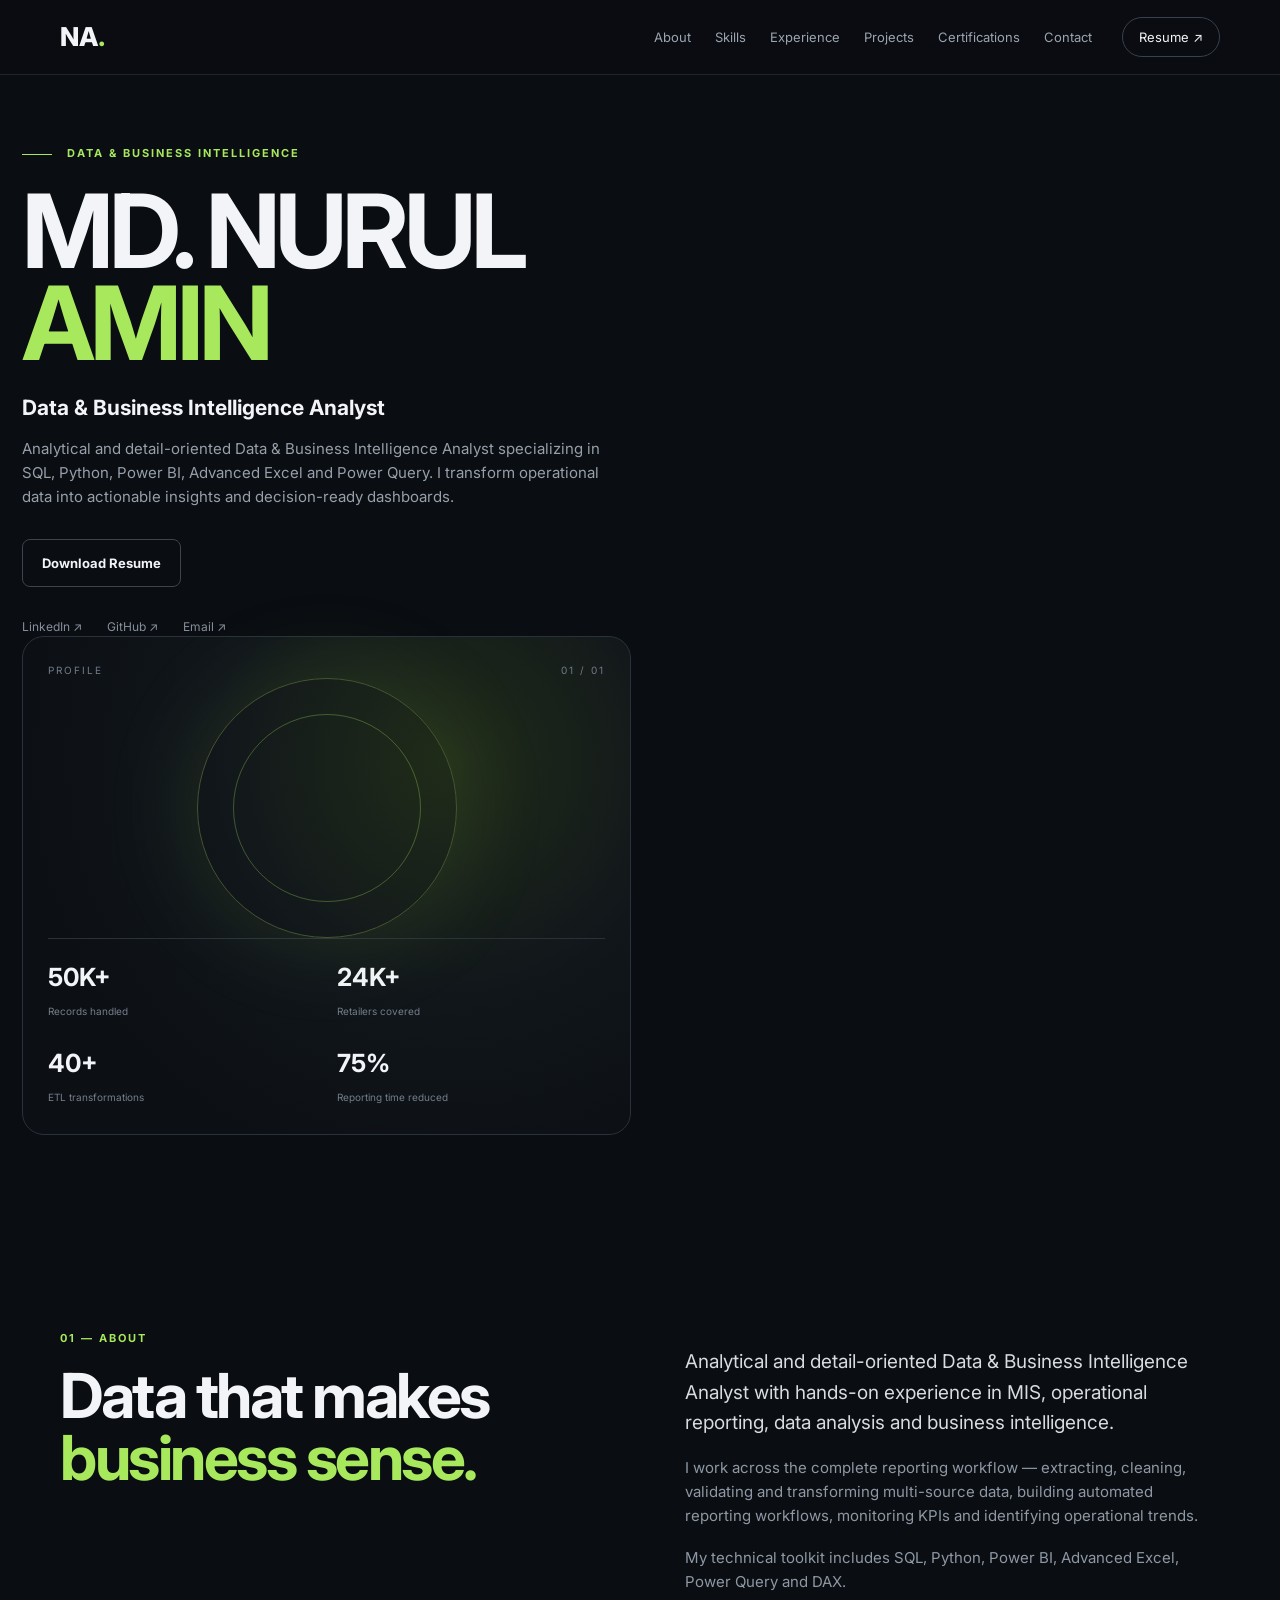
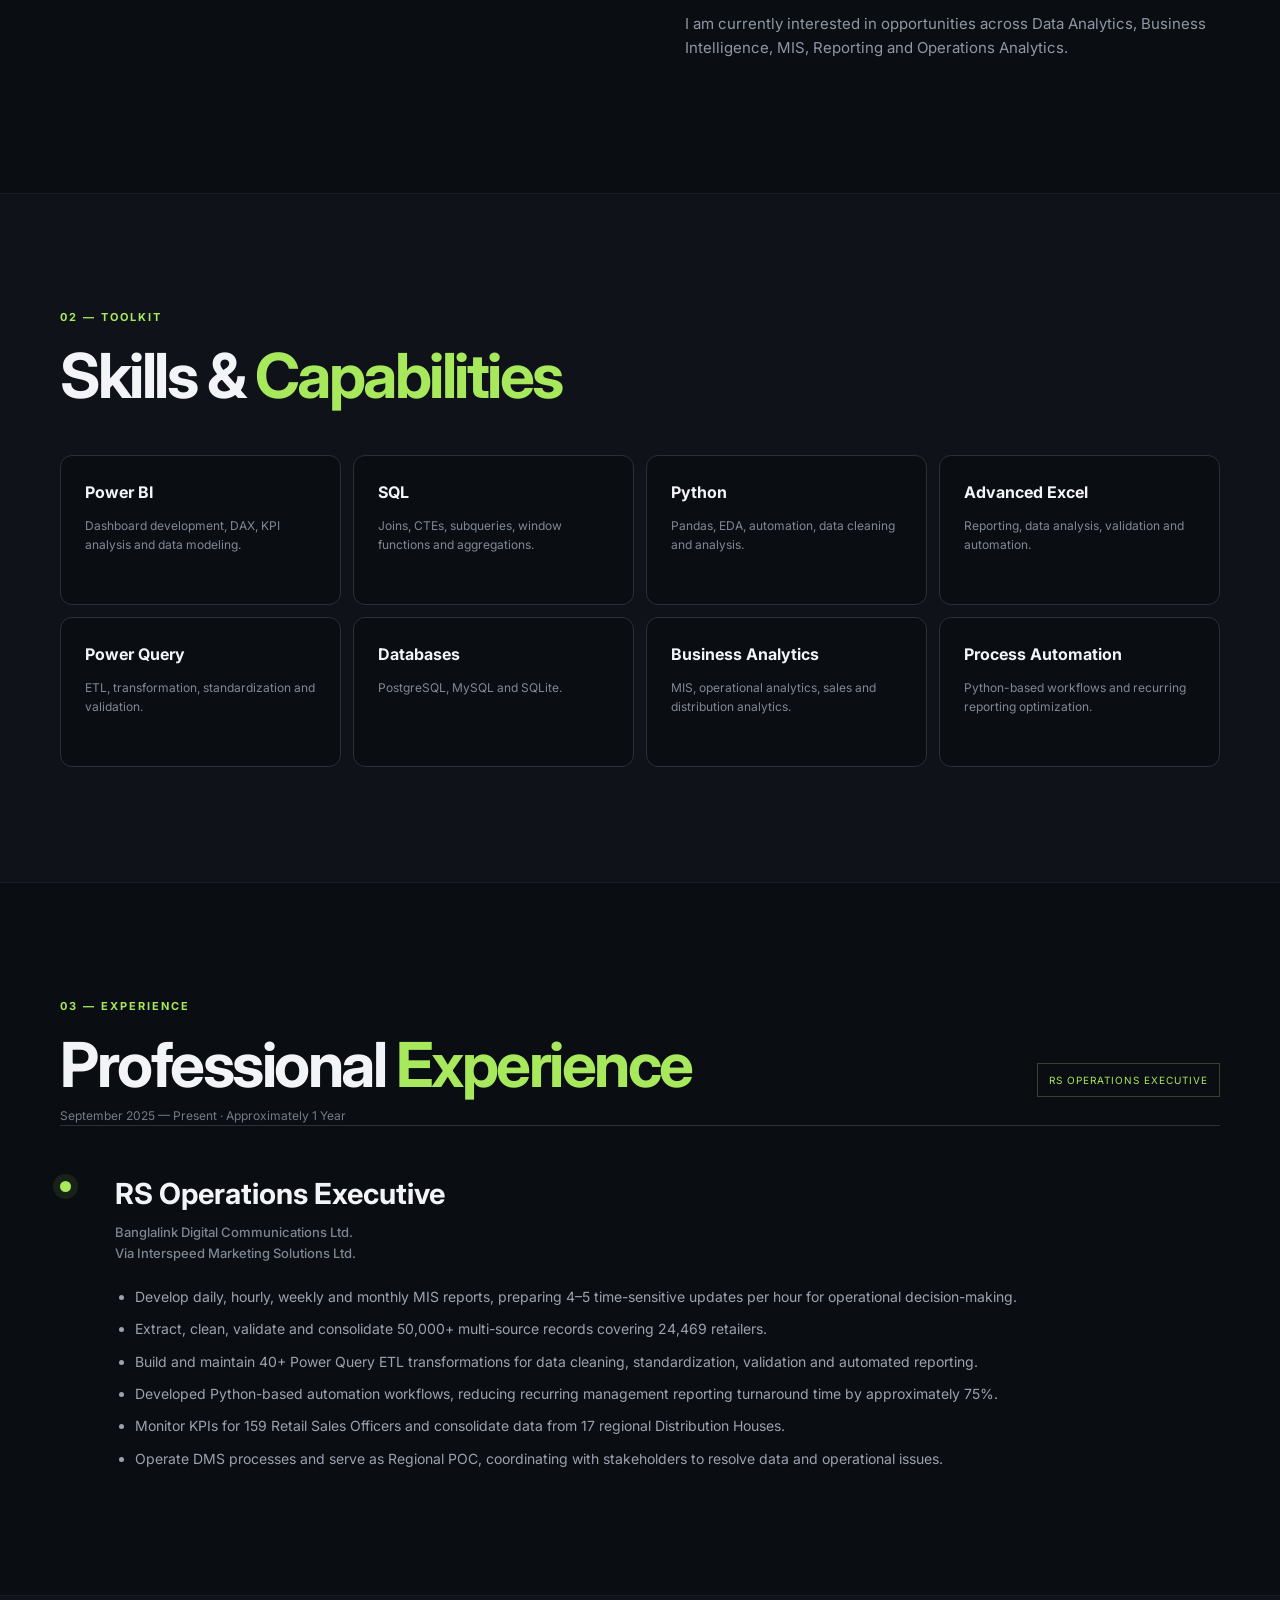
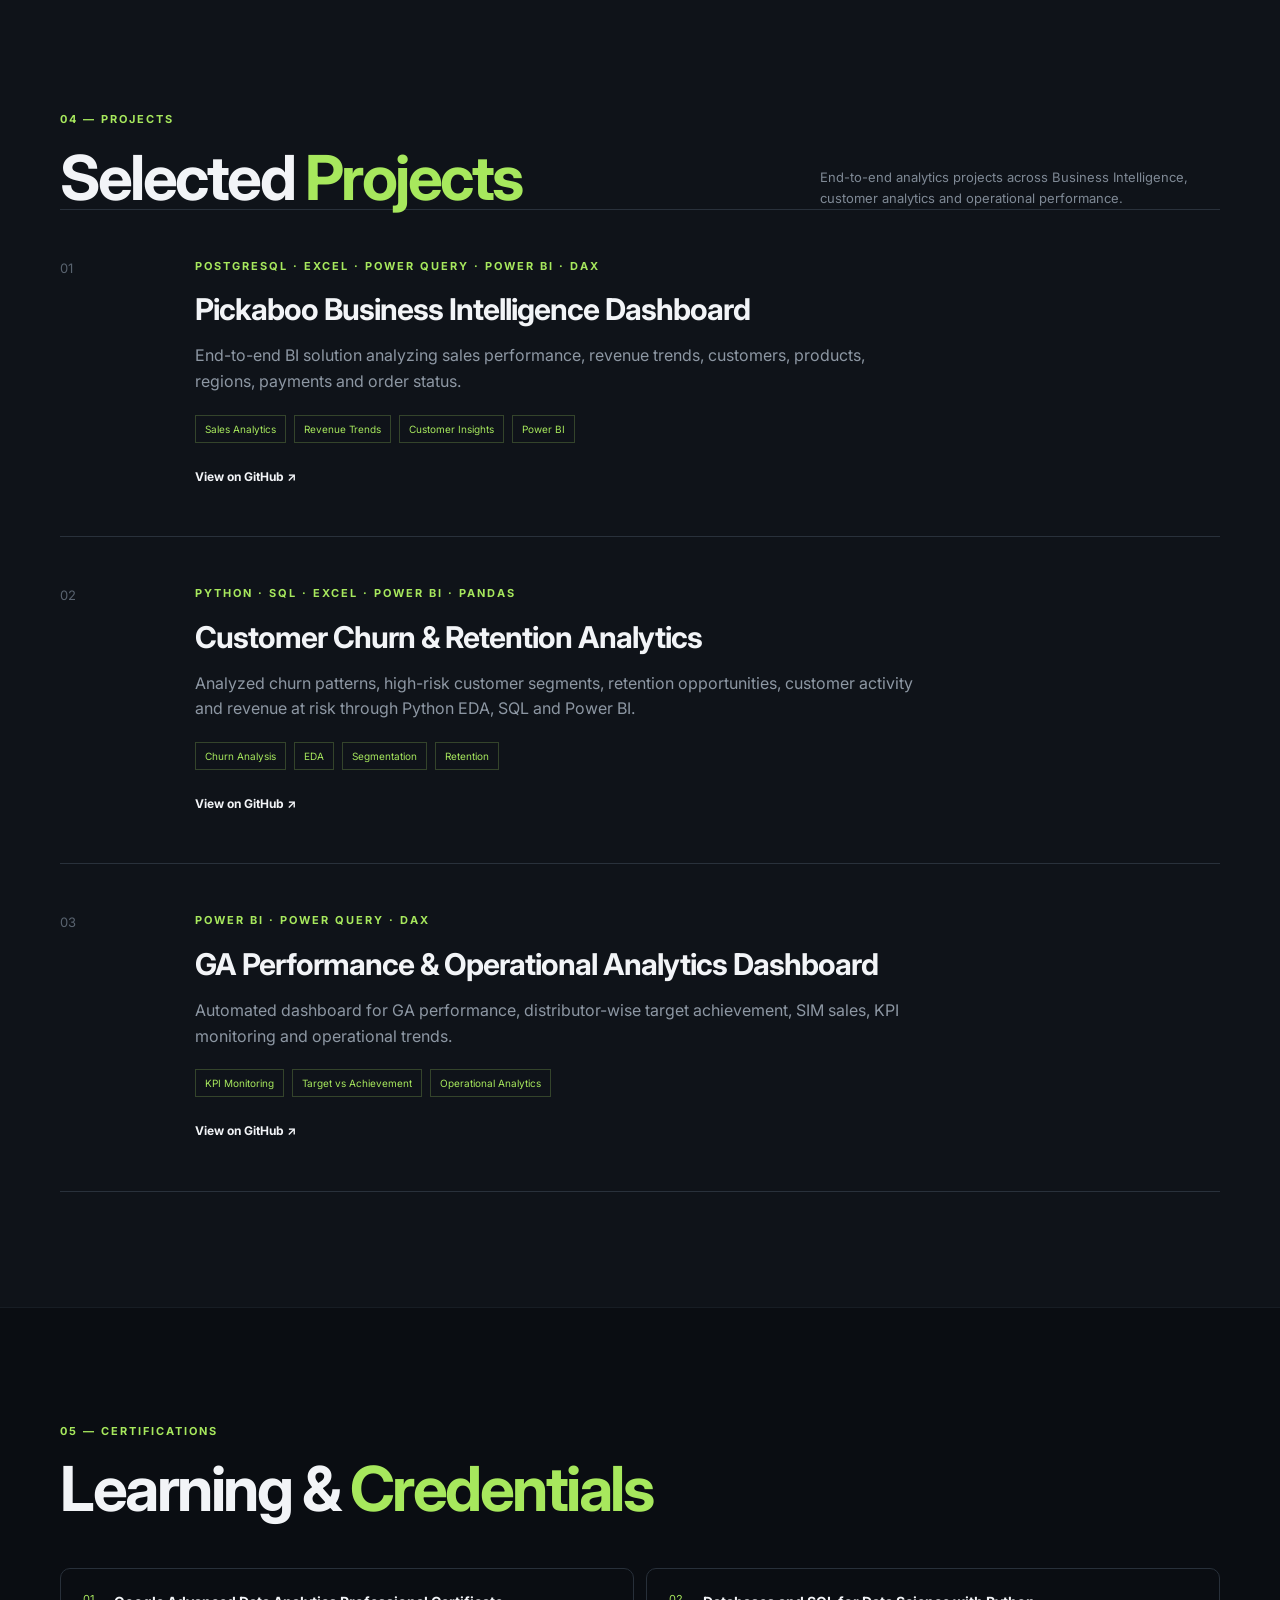
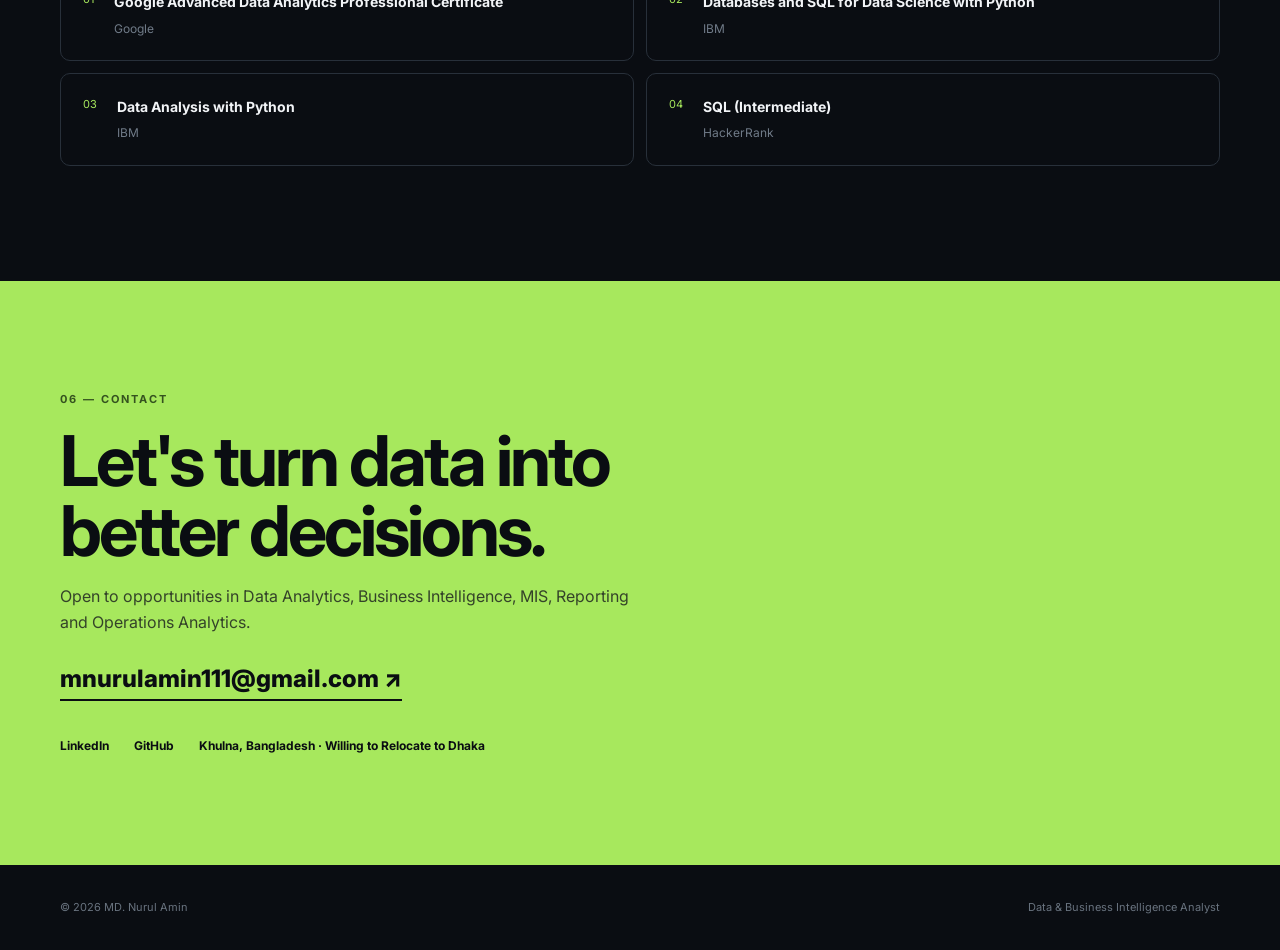
==== index.html @ 2f7855c9 "Add files via upload" ====
<!DOCTYPE html>
<html lang="en">
<head>
    <meta charset="UTF-8">
    <meta name="viewport" content="width=device-width, initial-scale=1.0">

    <title>MD. Nurul Amin | Data & Business Intelligence Analyst</title>

    <meta name="description"
        content="MD. Nurul Amin — Data & Business Intelligence Analyst skilled in Power BI, SQL, Python, Excel and Power Query.">

    <link rel="preconnect" href="https://fonts.googleapis.com">
    <link rel="preconnect" href="https://fonts.gstatic.com" crossorigin>

    <link href="https://fonts.googleapis.com/css2?family=Inter:wght@400;500;600;700;800&display=swap"
        rel="stylesheet">

    <link rel="stylesheet" href="style.css">
</head>

<body>

<!-- ================= NAVBAR ================= -->

<header class="navbar">
    <div class="container nav-container">

        <a href="#home" class="logo">
            NA<span>.</span>
        </a>

        <nav class="nav-links">
            <a href="#about">About</a>
            <a href="#skills">Skills</a>
            <a href="#experience">Experience</a>
            <a href="#projects">Projects</a>
            <a href="#certifications">Certifications</a>
            <a href="#contact">Contact</a>
        </nav>

        <a
            href="resume.pdf"
            target="_blank"
            class="resume-btn"
        >
            Resume ↗
        </a>

    </div>
</header>


<!-- ================= HERO ================= -->

<section id="home" class="hero">

    <div class="container hero-grid">

        <div class="hero-content">

            <div class="eyebrow">
                <span></span>
                DATA & BUSINESS INTELLIGENCE
            </div>

            <h1>
                MD. NURUL
                <em>AMIN</em>
            </h1>

            <h2>
                Data & Business Intelligence Analyst
            </h2>

            <p class="hero-description">
                Analytical and detail-oriented Data & Business Intelligence Analyst
                specializing in SQL, Python, Power BI, Advanced Excel and Power Query.
                I transform operational data into actionable insights and
                decision-ready dashboards.
            </p>

            <div class="hero-buttons">

                <a 
    href="MD_NURUL_AMIN_DATA_ANALYST.pdf" 
    target="_blank" 
    download
    class="btn secondary-btn" 
> 
    Download Resume 
</a>

            </div>

            <div class="social-links">

                <a
                    href="https://www.linkedin.com/in/nurulamin111"
                    target="_blank"
                >
                    LinkedIn ↗
                </a>

                <a
                    href="https://github.com/mdsabuj-eng"
                    target="_blank"
                >
                    GitHub ↗
                </a>

                <a href="mailto:mnurulamin111@gmail.com">
                    Email ↗
                </a>

            </div>

        </div>


        <!-- RIGHT SIDE CARD -->

        <div class="hero-card">

            <div class="card-header">
                <span>PROFILE</span>
                <span>01 / 01</span>
            </div>

            <div class="data-orb"></div>

            <div class="metrics">

                <div class="metric">
                    <strong>50K+</strong>
                    <span>Records handled</span>
                </div>

                <div class="metric">
                    <strong>24K+</strong>
                    <span>Retailers covered</span>
                </div>

                <div class="metric">
                    <strong>40+</strong>
                    <span>ETL transformations</span>
                </div>

                <div class="metric">
                    <strong>75%</strong>
                    <span>Reporting time reduced</span>
                </div>

            </div>

        </div>

    </div>

</section>


<!-- ================= ABOUT ================= -->

<section id="about" class="section">

    <div class="container">

        <div class="section-label">
            01 — ABOUT
        </div>

        <div class="about-grid">

            <div>

                <h2>
                    Data that makes
                    <span>business sense.</span>
                </h2>

            </div>

            <div class="about-text">

                <p class="lead">
                    Analytical and detail-oriented Data & Business Intelligence
                    Analyst with hands-on experience in MIS, operational reporting,
                    data analysis and business intelligence.
                </p>

                <p>
                    I work across the complete reporting workflow — extracting,
                    cleaning, validating and transforming multi-source data,
                    building automated reporting workflows, monitoring KPIs
                    and identifying operational trends.
                </p>

                <p>
                    My technical toolkit includes SQL, Python, Power BI,
                    Advanced Excel, Power Query and DAX.
                </p>

                <p>
                    I am currently interested in opportunities across
                    Data Analytics, Business Intelligence, MIS, Reporting
                    and Operations Analytics.
                </p>

            </div>

        </div>

    </div>

</section>


<!-- ================= SKILLS ================= -->

<section id="skills" class="section dark-section">

    <div class="container">

        <div class="section-label">
            02 — TOOLKIT
        </div>

        <h2>
            Skills &
            <span>Capabilities</span>
        </h2>


        <div class="skills-grid">

            <div class="skill-card">
                <h3>Power BI</h3>
                <p>
                    Dashboard development, DAX,
                    KPI analysis and data modeling.
                </p>
            </div>

            <div class="skill-card">
                <h3>SQL</h3>
                <p>
                    Joins, CTEs, subqueries,
                    window functions and aggregations.
                </p>
            </div>

            <div class="skill-card">
                <h3>Python</h3>
                <p>
                    Pandas, EDA, automation,
                    data cleaning and analysis.
                </p>
            </div>

            <div class="skill-card">
                <h3>Advanced Excel</h3>
                <p>
                    Reporting, data analysis,
                    validation and automation.
                </p>
            </div>

            <div class="skill-card">
                <h3>Power Query</h3>
                <p>
                    ETL, transformation,
                    standardization and validation.
                </p>
            </div>

            <div class="skill-card">
                <h3>Databases</h3>
                <p>
                    PostgreSQL, MySQL and SQLite.
                </p>
            </div>

            <div class="skill-card">
                <h3>Business Analytics</h3>
                <p>
                    MIS, operational analytics,
                    sales and distribution analytics.
                </p>
            </div>

            <div class="skill-card">
                <h3>Process Automation</h3>
                <p>
                    Python-based workflows and
                    recurring reporting optimization.
                </p>
            </div>

        </div>

    </div>

</section>


<!-- ================= EXPERIENCE ================= -->

<section id="experience" class="section">

    <div class="container">

        <div class="section-label">
            03 — EXPERIENCE
        </div>

        <div class="experience-header">

            <div>

                <h2>
                    Professional
                    <span>Experience</span>
                </h2>

                <p class="muted">
                    September 2025 — Present · Approximately 1 Year
                </p>

            </div>

            <div class="role-tag">
                RS OPERATIONS EXECUTIVE
            </div>

        </div>


        <div class="experience">

            <div class="timeline-dot"></div>

            <div>

                <h3>
                    RS Operations Executive
                </h3>

                <h4>
                    Banglalink Digital Communications Ltd.
                    <br>
                    Via Interspeed Marketing Solutions Ltd.
                </h4>

                <ul>

                    <li>
                        Develop daily, hourly, weekly and monthly MIS reports,
                        preparing 4–5 time-sensitive updates per hour for
                        operational decision-making.
                    </li>

                    <li>
                        Extract, clean, validate and consolidate
                        50,000+ multi-source records covering
                        24,469 retailers.
                    </li>

                    <li>
                        Build and maintain 40+ Power Query ETL transformations
                        for data cleaning, standardization, validation
                        and automated reporting.
                    </li>

                    <li>
                        Developed Python-based automation workflows,
                        reducing recurring management reporting
                        turnaround time by approximately 75%.
                    </li>

                    <li>
                        Monitor KPIs for 159 Retail Sales Officers
                        and consolidate data from 17 regional
                        Distribution Houses.
                    </li>

                    <li>
                        Operate DMS processes and serve as Regional POC,
                        coordinating with stakeholders to resolve
                        data and operational issues.
                    </li>

                </ul>

            </div>

        </div>

    </div>

</section>


<!-- ================= PROJECTS ================= -->

<section id="projects" class="section dark-section">

    <div class="container">

        <div class="section-label">
            04 — PROJECTS
        </div>

        <div class="projects-header">

            <h2>
                Selected
                <span>Projects</span>
            </h2>

            <p>
                End-to-end analytics projects across
                Business Intelligence, customer analytics
                and operational performance.
            </p>

        </div>


        <!-- PROJECT 01 -->

        <article class="project">

            <div class="project-number">
                01
            </div>

            <div>

                <div class="project-tools">
                    POSTGRESQL · EXCEL · POWER QUERY · POWER BI · DAX
                </div>

                <h3>
                    Pickaboo Business Intelligence Dashboard
                </h3>

                <p>
                    End-to-end BI solution analyzing sales performance,
                    revenue trends, customers, products, regions,
                    payments and order status.
                </p>

                <div class="chips">
                    <span>Sales Analytics</span>
                    <span>Revenue Trends</span>
                    <span>Customer Insights</span>
                    <span>Power BI</span>
                </div>

                <a
                    href="https://github.com/mdsabuj-eng"
                    target="_blank"
                    class="project-link"
                >
                    View on GitHub ↗
                </a>

            </div>

        </article>


        <!-- PROJECT 02 -->

        <article class="project">

            <div class="project-number">
                02
            </div>

            <div>

                <div class="project-tools">
                    PYTHON · SQL · EXCEL · POWER BI · PANDAS
                </div>

                <h3>
                    Customer Churn & Retention Analytics
                </h3>

                <p>
                    Analyzed churn patterns, high-risk customer segments,
                    retention opportunities, customer activity and
                    revenue at risk through Python EDA, SQL and Power BI.
                </p>

                <div class="chips">
                    <span>Churn Analysis</span>
                    <span>EDA</span>
                    <span>Segmentation</span>
                    <span>Retention</span>
                </div>

                <a
                    href="https://github.com/mdsabuj-eng"
                    target="_blank"
                    class="project-link"
                >
                    View on GitHub ↗
                </a>

            </div>

        </article>


        <!-- PROJECT 03 -->

        <article class="project">

            <div class="project-number">
                03
            </div>

            <div>

                <div class="project-tools">
                    POWER BI · POWER QUERY · DAX
                </div>

                <h3>
                    GA Performance & Operational Analytics Dashboard
                </h3>

                <p>
                    Automated dashboard for GA performance,
                    distributor-wise target achievement,
                    SIM sales, KPI monitoring and operational trends.
                </p>

                <div class="chips">
                    <span>KPI Monitoring</span>
                    <span>Target vs Achievement</span>
                    <span>Operational Analytics</span>
                </div>

                <a
                    href="https://github.com/mdsabuj-eng/powerbi-ga-performance-dashboard"
                    target="_blank"
                    class="project-link"
                >
                    View on GitHub ↗
                </a>

            </div>

        </article>

    </div>

</section>


<!-- ================= CERTIFICATIONS ================= -->

<section id="certifications" class="section">

    <div class="container">

        <div class="section-label">
            05 — CERTIFICATIONS
        </div>

        <h2>
            Learning &
            <span>Credentials</span>
        </h2>

        <div class="cert-grid">

            <div class="cert-card">
                <span>01</span>
                <div>
                    <h3>
                        Google Advanced Data Analytics
                        Professional Certificate
                    </h3>
                    <p>Google</p>
                </div>
            </div>

            <div class="cert-card">
                <span>02</span>
                <div>
                    <h3>
                        Databases and SQL for Data Science
                        with Python
                    </h3>
                    <p>IBM</p>
                </div>
            </div>

            <div class="cert-card">
                <span>03</span>
                <div>
                    <h3>
                        Data Analysis with Python
                    </h3>
                    <p>IBM</p>
                </div>
            </div>

            <div class="cert-card">
                <span>04</span>
                <div>
                    <h3>
                        SQL (Intermediate)
                    </h3>
                    <p>HackerRank</p>
                </div>
            </div>

        </div>

    </div>

</section>


<!-- ================= CONTACT ================= -->

<section id="contact" class="contact">

    <div class="container">

        <div class="section-label">
            06 — CONTACT
        </div>

        <h2>
            Let's turn data into
            <br>
            better decisions.
        </h2>

        <p>
            Open to opportunities in Data Analytics,
            Business Intelligence, MIS, Reporting
            and Operations Analytics.
        </p>

        <a
            href="mailto:mnurulamin111@gmail.com"
            class="email"
        >
            mnurulamin111@gmail.com ↗
        </a>

        <div class="contact-links">

            <a
                href="https://www.linkedin.com/in/nurulamin111"
                target="_blank"
            >
                LinkedIn
            </a>

            <a
                href="https://github.com/mdsabuj-eng"
                target="_blank"
            >
                GitHub
            </a>

            <span>
                Khulna, Bangladesh · Willing to Relocate to Dhaka
            </span>

        </div>

    </div>

</section>


<footer>

    <div class="container footer-content">

        <span>
            © 2026 MD. Nurul Amin
        </span>

        <span>
            Data & Business Intelligence Analyst
        </span>

    </div>

</footer>


<script src="script.js"></script>

</body>
</html>
---- style.css ----
* {
    margin: 0;
    padding: 0;
    box-sizing: border-box;
}

html {
    scroll-behavior: smooth;
}

body {
    font-family: "Inter", sans-serif;
    background: #0a0d12;
    color: #f2f4f7;
    line-height: 1.6;
}

a {
    color: inherit;
    text-decoration: none;
}

.container {
    width: min(1160px, calc(100% - 44px));
    margin: auto;
}

/* NAVBAR */

.navbar {
    position: sticky;
    top: 0;
    z-index: 1000;
    background: rgba(10, 13, 18, 0.9);
    backdrop-filter: blur(15px);
    border-bottom: 1px solid #202630;
}

.nav-container {
    height: 74px;
    display: flex;
    align-items: center;
    gap: 30px;
}

.logo {
    font-size: 26px;
    font-weight: 800;
    margin-right: auto;
}

.logo span,
.hero h1 em,
h2 span {
    color: #a7e85d;
    font-style: normal;
}

.nav-links {
    display: flex;
    gap: 24px;
    color: #9ba4af;
    font-size: 13px;
}

.nav-links a:hover {
    color: #a7e85d;
}

.resume-btn {
    border: 1px solid #39414d;
    padding: 9px 16px;
    border-radius: 30px;
    font-size: 13px;
}

.resume-btn:hover {
    border-color: #a7e85d;
    color: #a7e85d;
}


/* HERO */

.hero {
    min-height: calc(100vh - 74px);
    display: grid;
    grid-template-columns: 1.08fr 0.92fr;
    gap: 70px;
    align-items: center;
    padding-top: 70px;
    padding-bottom: 80px;
}

.eyebrow,
.section-label,
.project-tools {
    color: #a7e85d;
    font-size: 11px;
    font-weight: 700;
    letter-spacing: 2px;
}

.eyebrow span {
    width: 30px;
    height: 1px;
    display: inline-block;
    background: #a7e85d;
    margin-right: 10px;
    vertical-align: middle;
}

.hero h1 {
    font-size: clamp(60px, 8vw, 105px);
    line-height: 0.9;
    letter-spacing: -5px;
    margin: 22px 0;
}

.hero h2 {
    font-size: 21px;
    margin-bottom: 12px;
}

.hero-description {
    max-width: 620px;
    color: #969faa;
    font-size: 15px;
}

.hero-buttons {
    display: flex;
    gap: 12px;
    margin: 30px 0;
}

.btn {
    padding: 13px 19px;
    border-radius: 8px;
    font-size: 13px;
    font-weight: 700;
}

.primary-btn {
    background: #a7e85d;
    color: #0a0d12;
}

.secondary-btn {
    border: 1px solid #3b444f;
}

.secondary-btn:hover {
    border-color: #a7e85d;
}

.social-links {
    display: flex;
    gap: 25px;
    color: #858f9b;
    font-size: 12px;
}

.social-links a:hover {
    color: #a7e85d;
}


/* HERO CARD */

.hero-card {
    min-height: 490px;
    border: 1px solid #29313b;
    border-radius: 22px;
    padding: 25px;
    display: flex;
    flex-direction: column;
    justify-content: space-between;
    background:
        radial-gradient(
            circle at 70% 25%,
            #202c19,
            #11161b 42%,
            #0c1015 75%
        );
}

.card-header {
    display: flex;
    justify-content: space-between;
    color: #707b88;
    font-size: 10px;
    letter-spacing: 2px;
}

.data-orb {
    width: 260px;
    height: 260px;
    border-radius: 50%;
    border: 1px solid #45552f;
    box-shadow: 0 0 100px #a7e85d20;
    align-self: center;
    position: relative;
}

.data-orb::after {
    content: "";
    position: absolute;
    inset: 35px;
    border-radius: 50%;
    border: 1px solid #a7e85d50;
}

.metrics {
    display: grid;
    grid-template-columns: 1fr 1fr;
    gap: 20px;
    border-top: 1px solid #29313b;
    padding-top: 18px;
}

.metric strong {
    display: block;
    font-size: 25px;
}

.metric span {
    color: #737e8a;
    font-size: 10px;
}


/* GENERAL SECTION */

.section {
    padding: 115px 0;
}

.dark-section {
    background: #0f1319;
    border-top: 1px solid #171d24;
    border-bottom: 1px solid #171d24;
}

.section h2 {
    font-size: clamp(38px, 5vw, 62px);
    line-height: 1;
    letter-spacing: -2.5px;
    margin: 18px 0 48px;
}


/* ABOUT */

.about-grid {
    display: grid;
    grid-template-columns: 1fr 1fr;
    gap: 90px;
}

.about-text {
    color: #8e98a4;
    font-size: 15px;
}

.about-text p {
    margin-bottom: 18px;
}

.about-text .lead {
    color: #d8dce1;
    font-size: 19px;
}


/* SKILLS */

.skills-grid {
    display: grid;
    grid-template-columns: repeat(4, 1fr);
    gap: 12px;
}

.skill-card {
    border: 1px solid #28303a;
    border-radius: 12px;
    padding: 24px;
    min-height: 150px;
    background: #0a0d12;
}

.skill-card h3 {
    font-size: 16px;
}

.skill-card p {
    color: #7f8995;
    font-size: 12px;
    margin-top: 10px;
}


/* EXPERIENCE */

.experience-header {
    display: flex;
    justify-content: space-between;
    align-items: end;
    border-bottom: 1px solid #29313b;
}

.experience-header h2 {
    margin-bottom: 10px;
}

.muted {
    color: #727d89;
    font-size: 12px;
}

.role-tag {
    color: #a7e85d;
    border: 1px solid #35452a;
    padding: 8px 11px;
    font-size: 10px;
    letter-spacing: 1px;
    margin-bottom: 28px;
}

.experience {
    display: grid;
    grid-template-columns: 30px 1fr;
    gap: 25px;
    padding-top: 45px;
}

.timeline-dot {
    width: 11px;
    height: 11px;
    border-radius: 50%;
    background: #a7e85d;
    margin-top: 10px;
    box-shadow: 0 0 0 7px #a7e85d18;
}

.experience h3 {
    font-size: 29px;
}

.experience h4 {
    color: #7c8793;
    font-size: 13px;
    font-weight: 500;
    margin: 5px 0 22px;
}

.experience ul {
    color: #9aa3ae;
    padding-left: 20px;
}

.experience li {
    font-size: 14px;
    margin: 10px 0;
}


/* PROJECTS */

.projects-header {
    display: flex;
    justify-content: space-between;
    align-items: end;
    gap: 40px;
}

.projects-header h2 {
    margin-bottom: 0;
}

.projects-header p {
    max-width: 400px;
    color: #7f8995;
    font-size: 13px;
}

.project {
    display: grid;
    grid-template-columns: 100px 1fr;
    gap: 35px;
    padding: 48px 0;
    border-top: 1px solid #29313b;
}

.project:last-child {
    border-bottom: 1px solid #29313b;
}

.project-number {
    color: #59636f;
    font-size: 13px;
}

.project h3 {
    font-size: 30px;
    letter-spacing: -1px;
    margin: 10px 0;
}

.project p {
    max-width: 720px;
    color: #8d97a3;
}

.chips {
    display: flex;
    flex-wrap: wrap;
    gap: 8px;
    margin: 20px 0;
}

.chips span {
    border: 1px solid #34442b;
    color: #a7e85d;
    padding: 5px 9px;
    font-size: 10px;
}

.project-link {
    font-size: 12px;
    font-weight: 700;
}

.project-link:hover {
    color: #a7e85d;
}


/* CERTIFICATIONS */

.cert-grid {
    display: grid;
    grid-template-columns: 1fr 1fr;
    gap: 12px;
}

.cert-card {
    display: flex;
    gap: 20px;
    border: 1px solid #28303a;
    border-radius: 10px;
    padding: 22px;
}

.cert-card > span {
    color: #a7e85d;
    font-size: 11px;
}

.cert-card h3 {
    font-size: 14px;
}

.cert-card p {
    color: #707b88;
    font-size: 12px;
    margin-top: 5px;
}


/* CONTACT */

.contact {
    background: #a7e85d;
    color: #0a0d12;
    padding: 110px 0;
}

.contact .section-label {
    color: #35521f;
}

.contact h2 {
    font-size: clamp(42px, 6vw, 70px);
    line-height: 1;
    letter-spacing: -3px;
    margin: 18px 0;
}

.contact h2 span {
    color: #0a0d12;
}

.contact p {
    max-width: 600px;
    color: #344329;
}

.email {
    display: inline-block;
    font-size: 24px;
    font-weight: 800;
    margin: 25px 0 35px;
    border-bottom: 2px solid #0a0d12;
}

.contact-links {
    display: flex;
    gap: 25px;
    flex-wrap: wrap;
    font-size: 12px;
    font-weight: 700;
}


/* FOOTER */

footer {
    background: #0a0d12;
}

.footer-content {
    min-height: 85px;
    display: flex;
    justify-content: space-between;
    align-items: center;
    color: #69737f;
    font-size: 11px;
}


/* RESPONSIVE */

@media (max-width: 900px) {

    .nav-links {
        display: none;
    }

    .hero {
        grid-template-columns: 1fr;
    }

    .about-grid {
        grid-template-columns: 1fr;
        gap: 20px;
    }

    .skills-grid {
        grid-template-columns: 1fr 1fr;
    }

    .projects-header {
        display: block;
    }

    .cert-grid {
        grid-template-columns: 1fr;
    }

}

@media (max-width: 600px) {

    .container {
        width: calc(100% - 28px);
    }

    .hero {
        padding-top: 50px;
    }

    .hero h1 {
        font-size: 62px;
        letter-spacing: -4px;
    }

    .hero-card {
        min-height: 400px;
    }

    .data-orb {
        width: 210px;
        height: 210px;
    }

    .skills-grid {
        grid-template-columns: 1fr;
    }

    .project {
        grid-template-columns: 1fr;
        gap: 10px;
    }

    .project h3 {
        font-size: 25px;
    }

    .hero-buttons {
        flex-wrap: wrap;
    }

    .section {
        padding: 80px 0;
    }

    .footer-content {
        flex-direction: column;
        align-items: flex-start;
        gap: 10px;
        padding: 25px 0;
    }

}
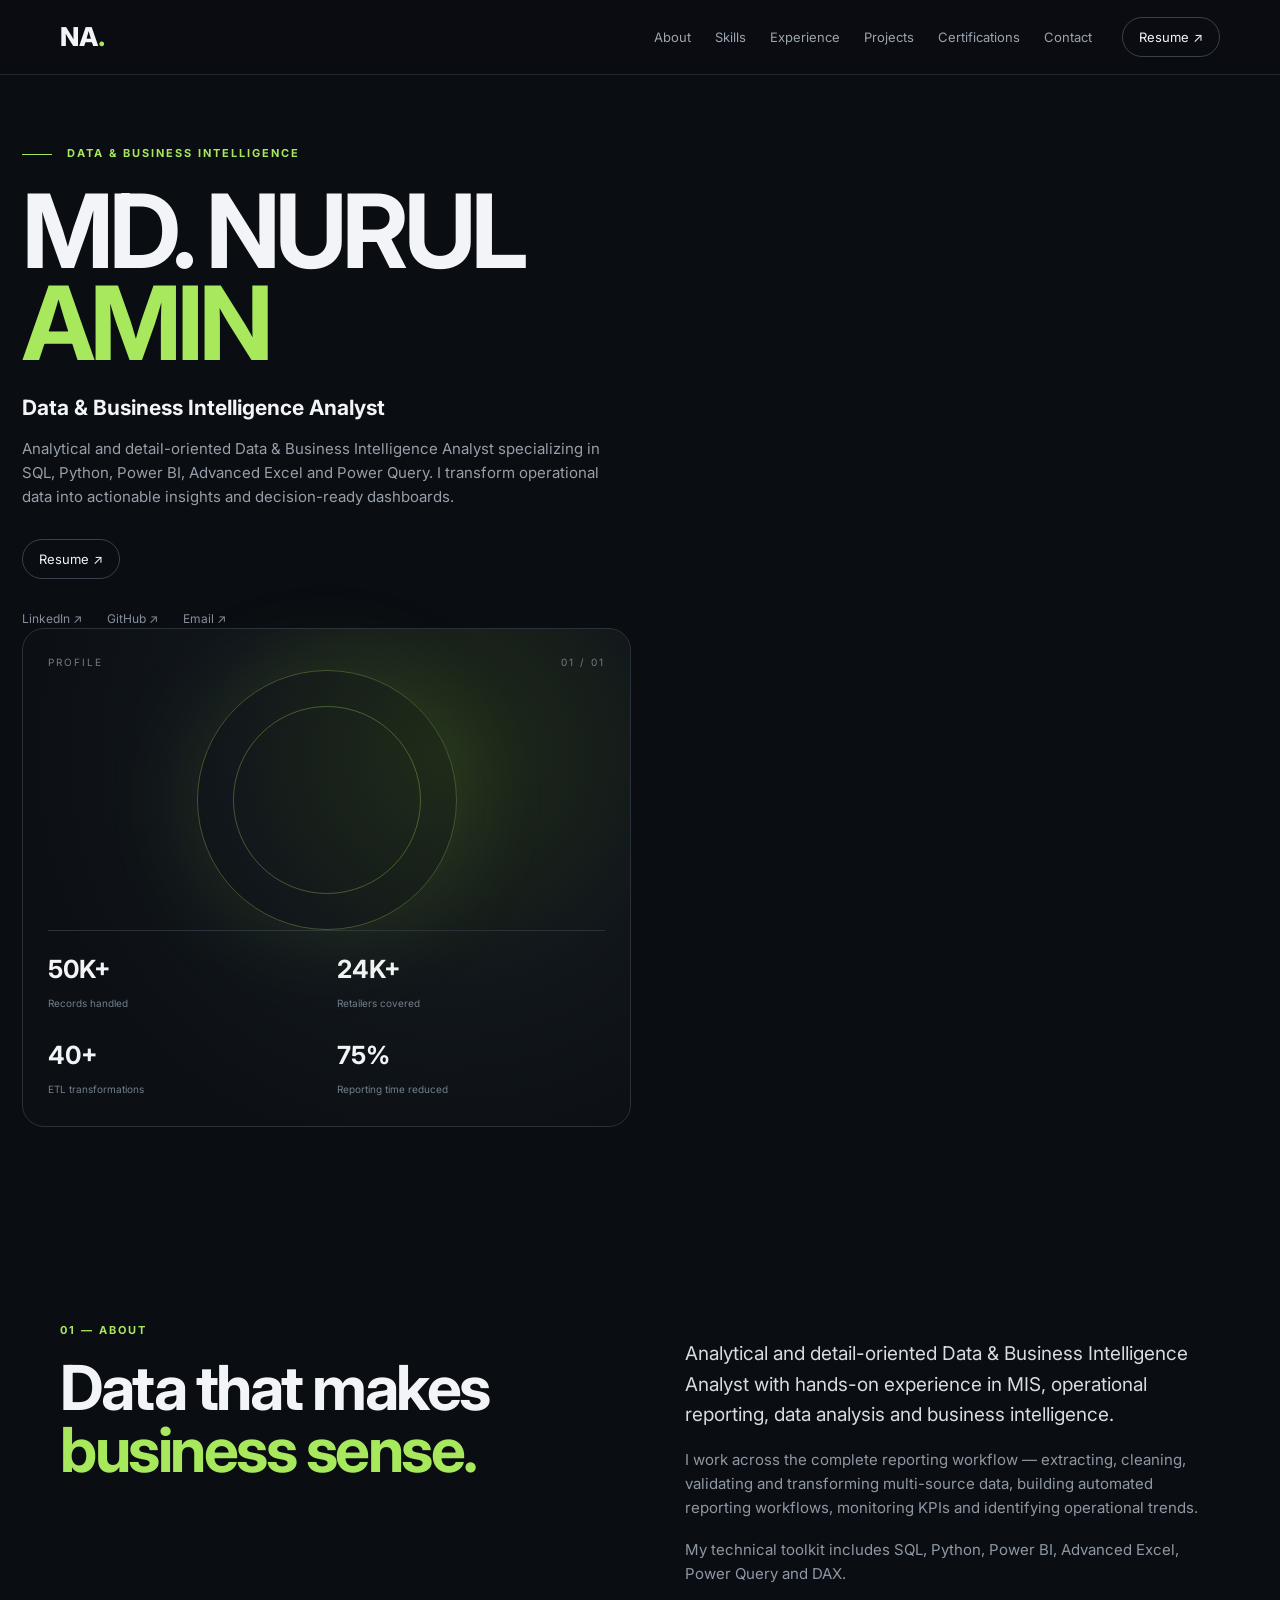
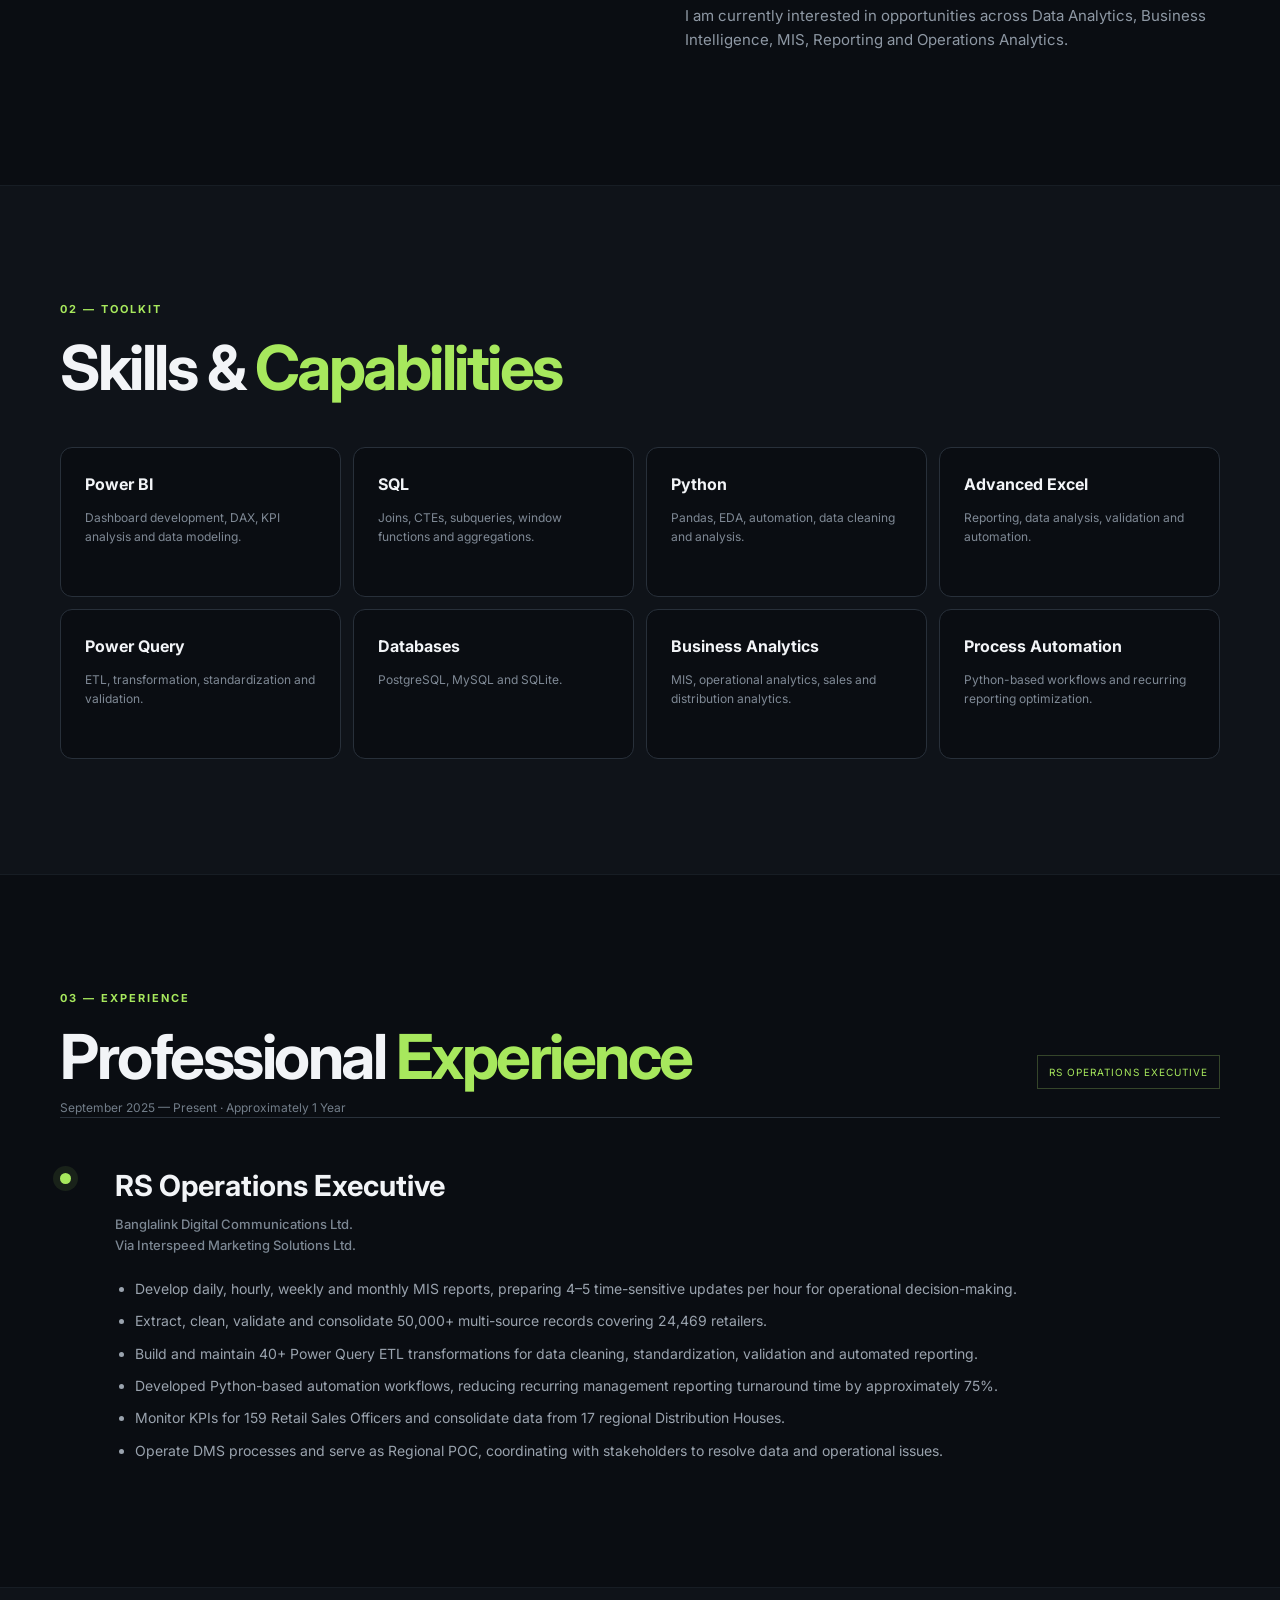
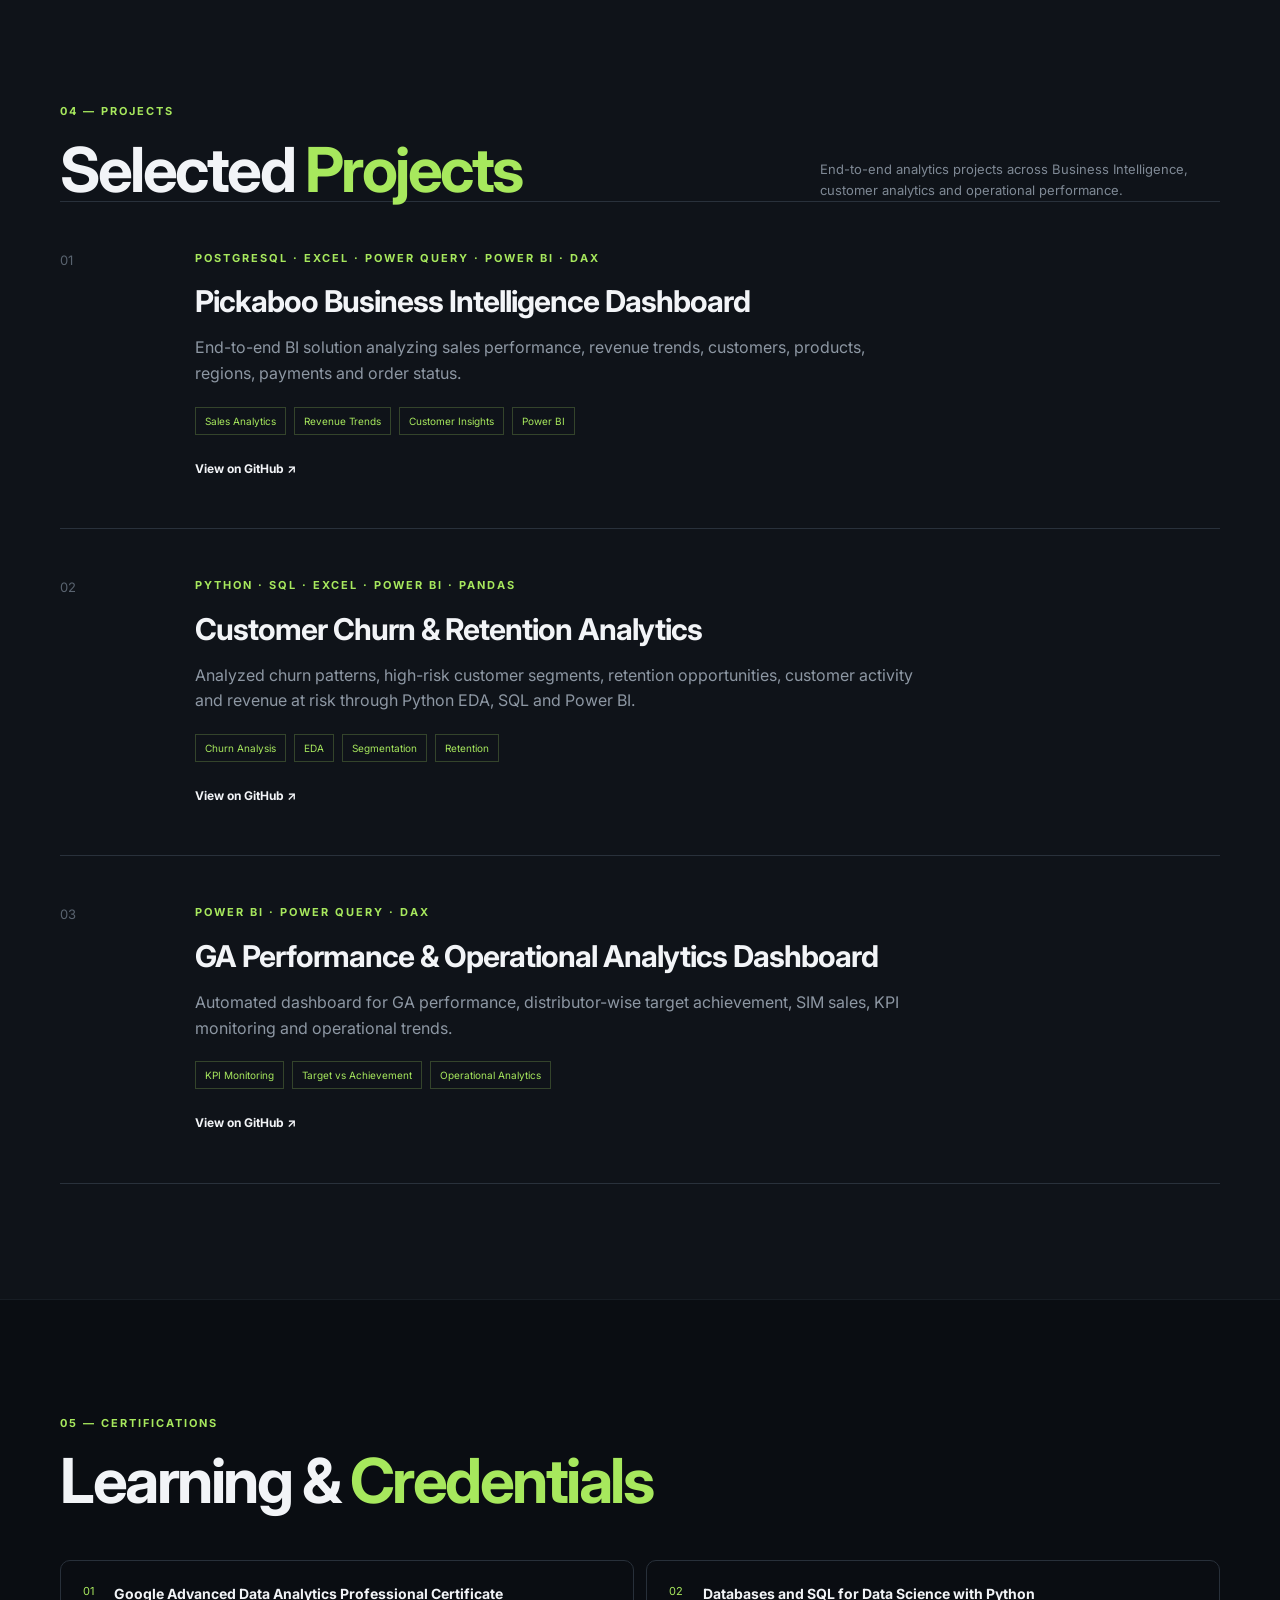
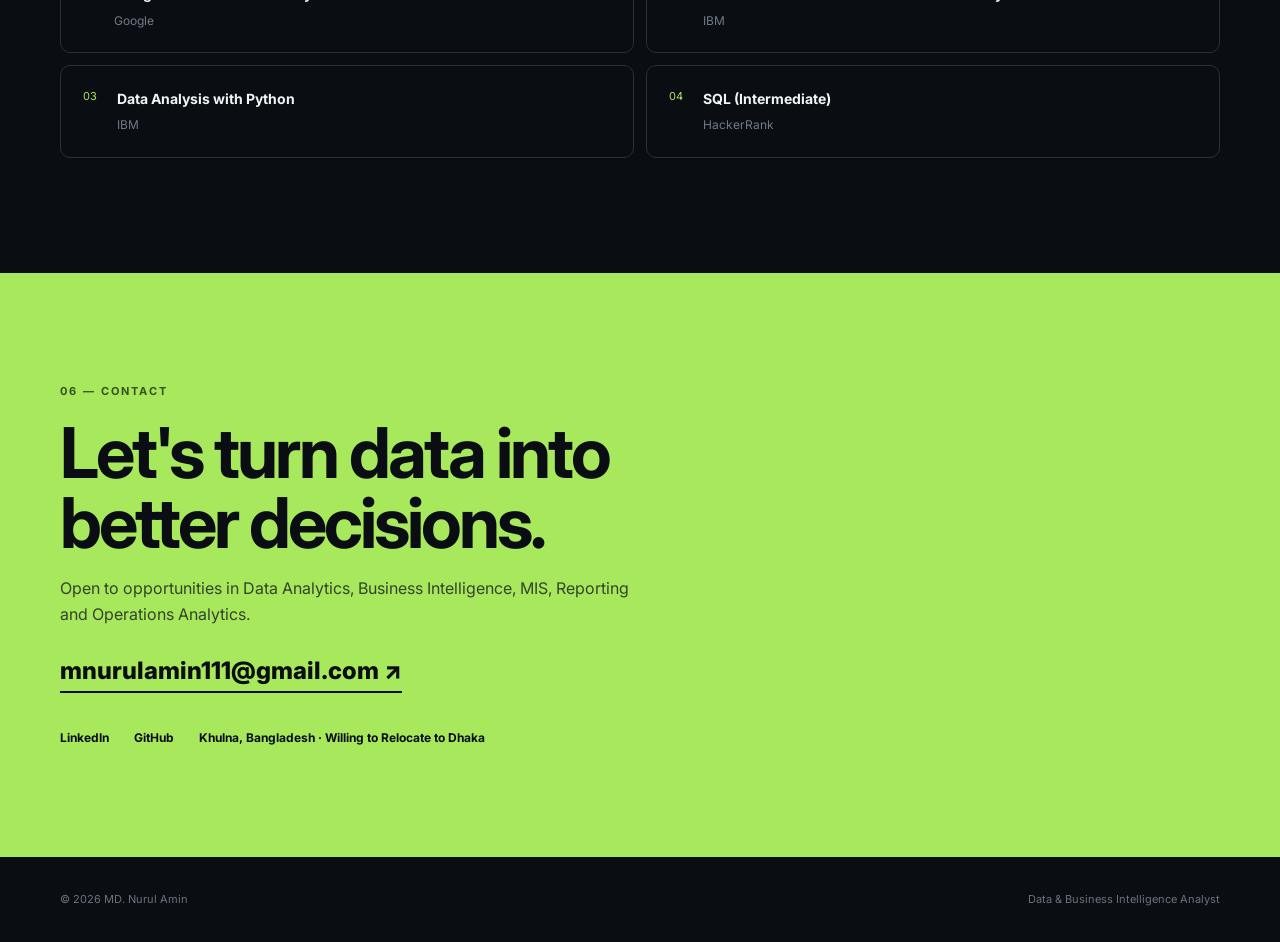
==== commit 727e5bc7: "Add files via upload" ====
--- a/index.html
+++ b/index.html
@@ -38,13 +38,13 @@
             <a href="#contact">Contact</a>
         </nav>
 
-        <a
-            href="resume.pdf"
-            target="_blank"
-            class="resume-btn"
-        >
-            Resume ↗
-        </a>
+        <a 
+    href="MD_NURUL_AMIN_DATA_ANALYST.pdf" 
+    download
+    class="resume-btn" 
+> 
+    Resume ↗ 
+</a>
 
     </div>
 </header>
@@ -81,13 +81,12 @@
 
             <div class="hero-buttons">
 
-                <a 
+   <a 
     href="MD_NURUL_AMIN_DATA_ANALYST.pdf" 
-    target="_blank" 
     download
-    class="btn secondary-btn" 
+    class="resume-btn" 
 > 
-    Download Resume 
+    Resume ↗ 
 </a>
 
             </div>
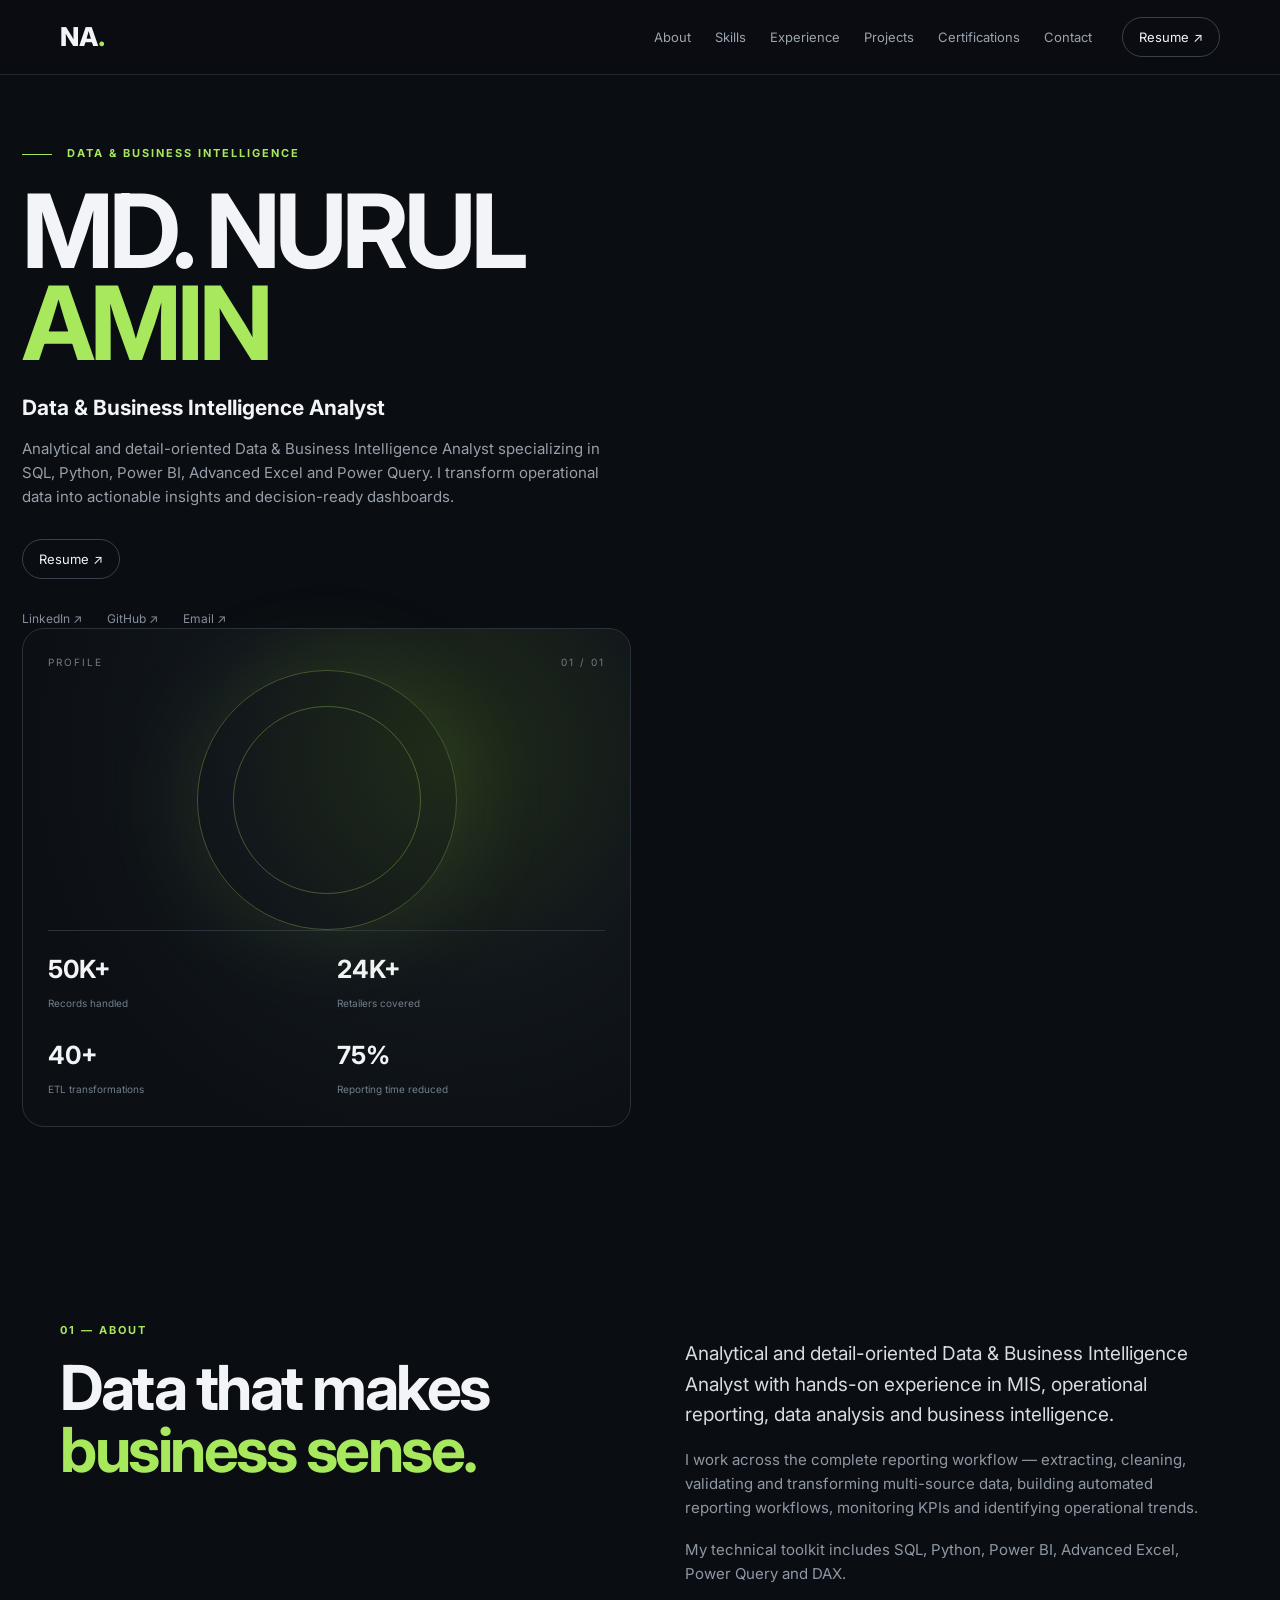
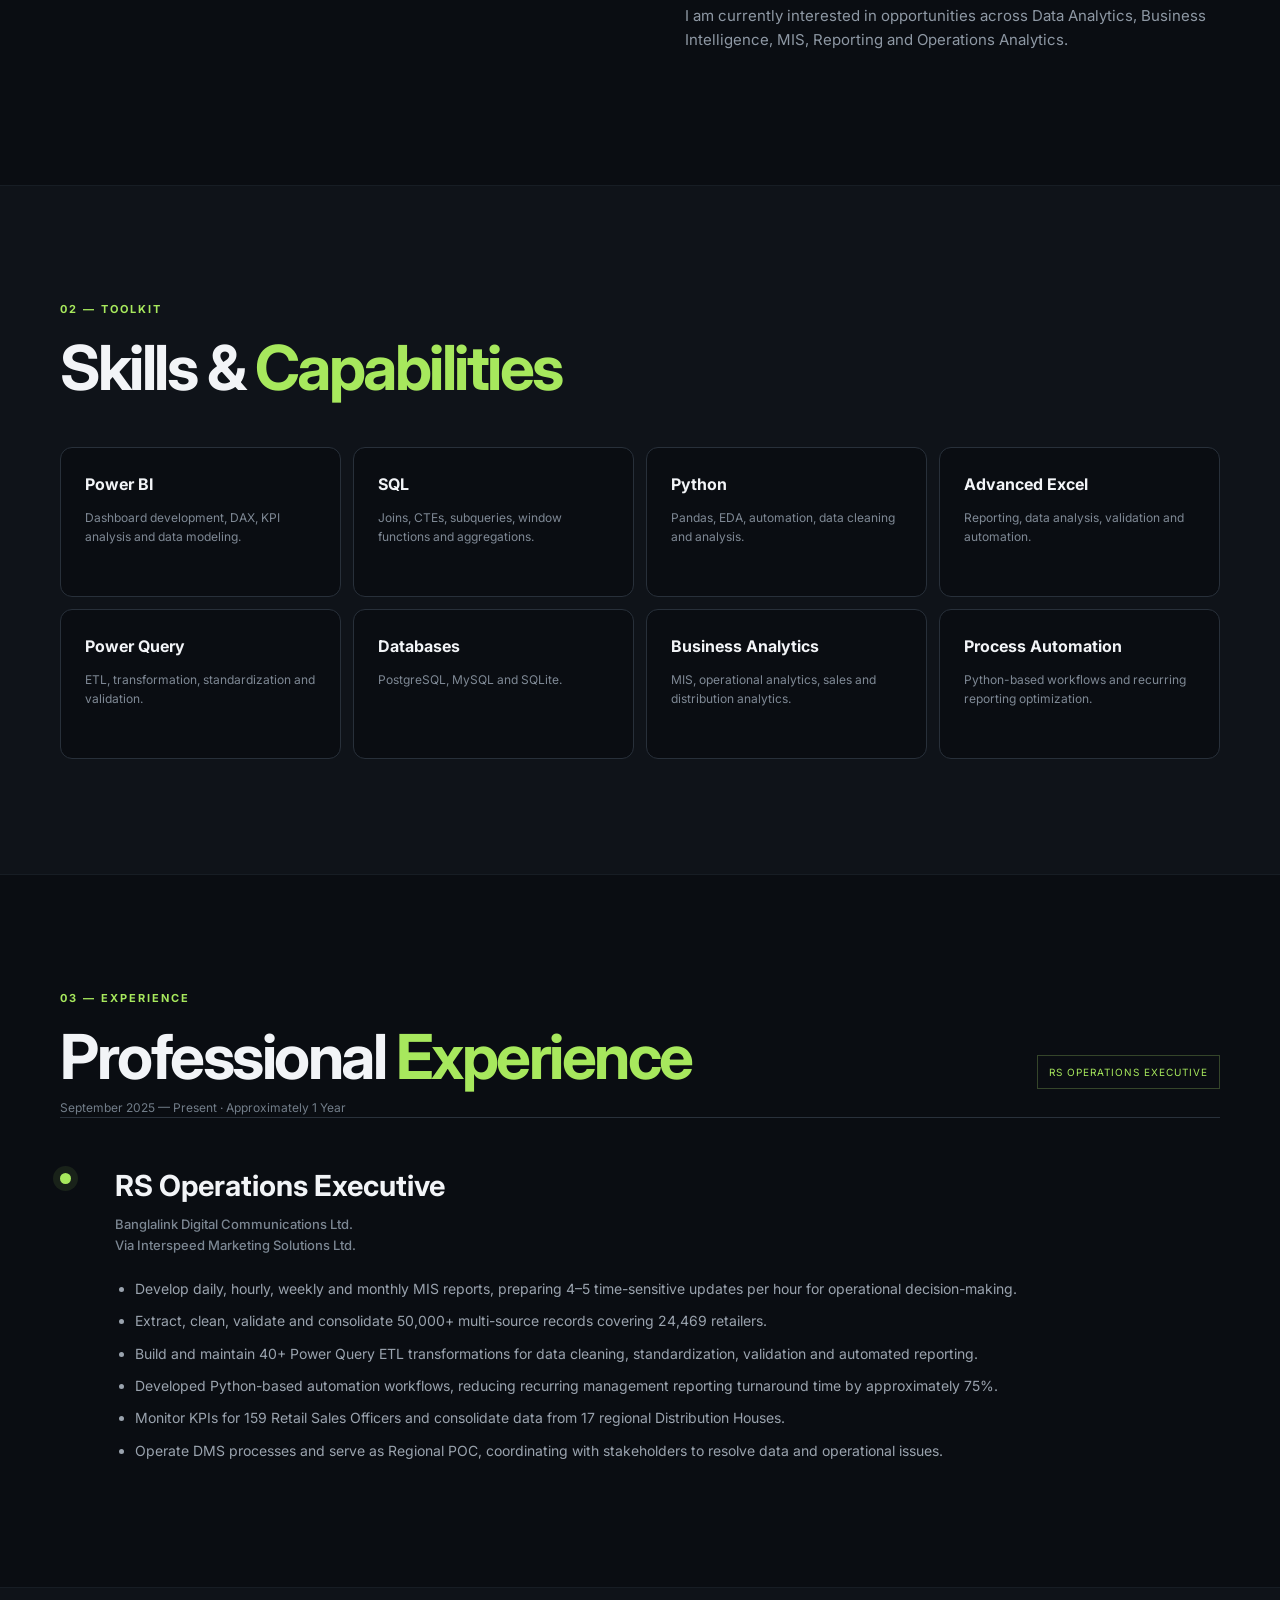
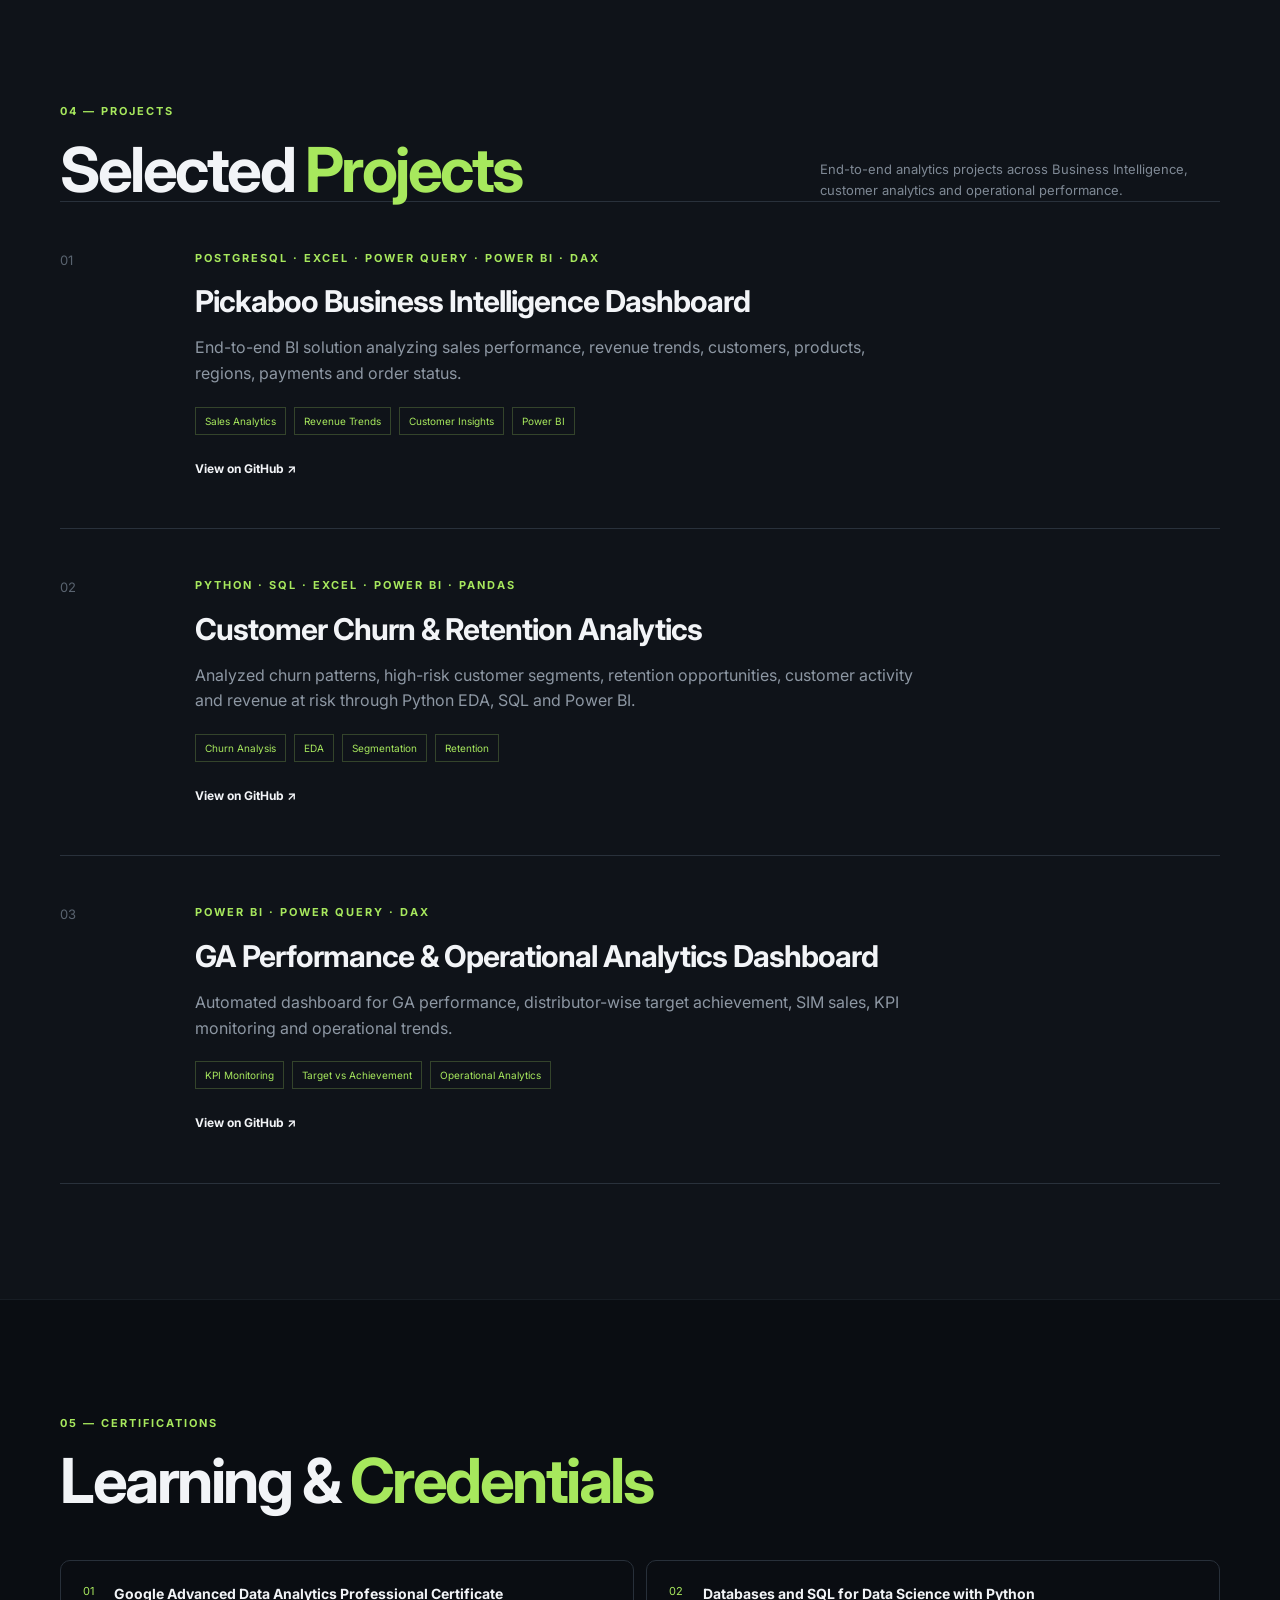
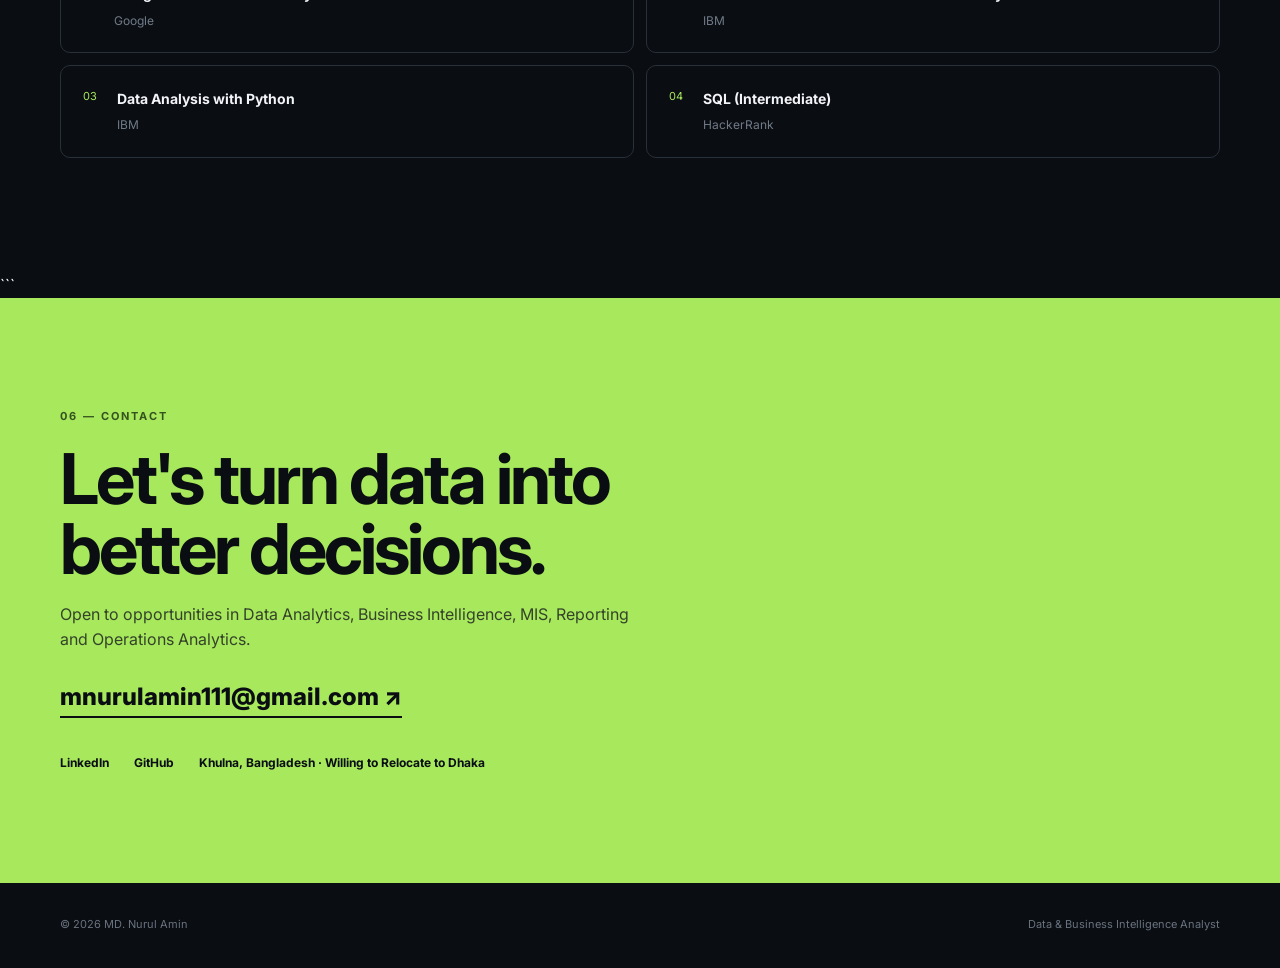
==== commit 5de3d7d8: "Update index.html" ====
--- a/index.html
+++ b/index.html
@@ -581,8 +581,12 @@
                 <span>01</span>
                 <div>
                     <h3>
-                        Google Advanced Data Analytics
-                        Professional Certificate
+                        <a 
+                            href="https://coursera.org/share/7425618217d7c2b7979821ec92136225"
+                            target="_blank"
+                        >
+                            Google Advanced Data Analytics Professional Certificate
+                        </a>
                     </h3>
                     <p>Google</p>
                 </div>
@@ -592,8 +596,12 @@
                 <span>02</span>
                 <div>
                     <h3>
-                        Databases and SQL for Data Science
-                        with Python
+                        <a 
+                            href="https://coursera.org/share/7338da13b63ae41607de331b81ad40c7"
+                            target="_blank"
+                        >
+                            Databases and SQL for Data Science with Python
+                        </a>
                     </h3>
                     <p>IBM</p>
                 </div>
@@ -603,7 +611,12 @@
                 <span>03</span>
                 <div>
                     <h3>
-                        Data Analysis with Python
+                        <a 
+                            href="https://coursera.org/share/28cddd5ea0fe11d15a710c71a01d8fd0"
+                            target="_blank"
+                        >
+                            Data Analysis with Python
+                        </a>
                     </h3>
                     <p>IBM</p>
                 </div>
@@ -613,7 +626,12 @@
                 <span>04</span>
                 <div>
                     <h3>
-                        SQL (Intermediate)
+                        <a 
+                            href="https://www.hackerrank.com/certificates/e159f999da6f"
+                            target="_blank"
+                        >
+                            SQL (Intermediate)
+                        </a>
                     </h3>
                     <p>HackerRank</p>
                 </div>
@@ -624,7 +642,7 @@
     </div>
 
 </section>
-
+```
 
 <!-- ================= CONTACT ================= -->
 
@@ -702,4 +720,4 @@
 <script src="script.js"></script>
 
 </body>
-</html>+</html>
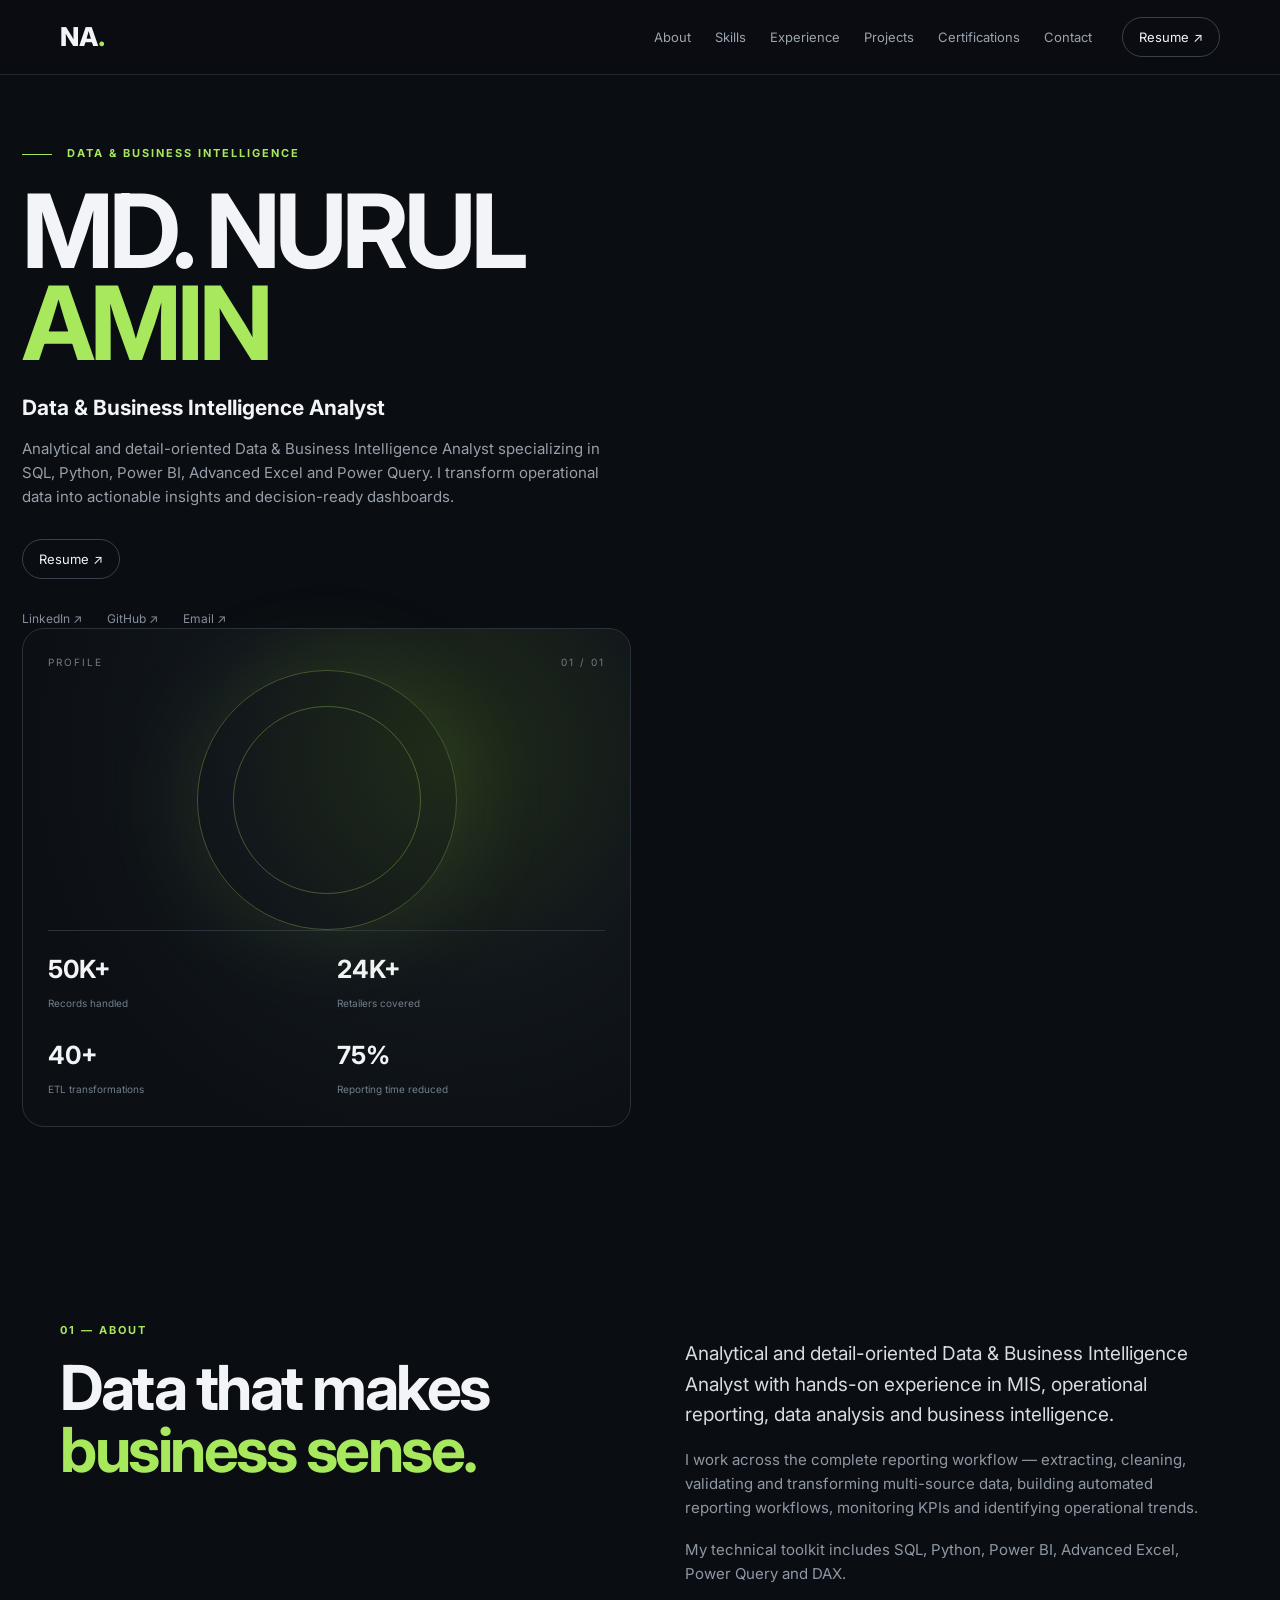
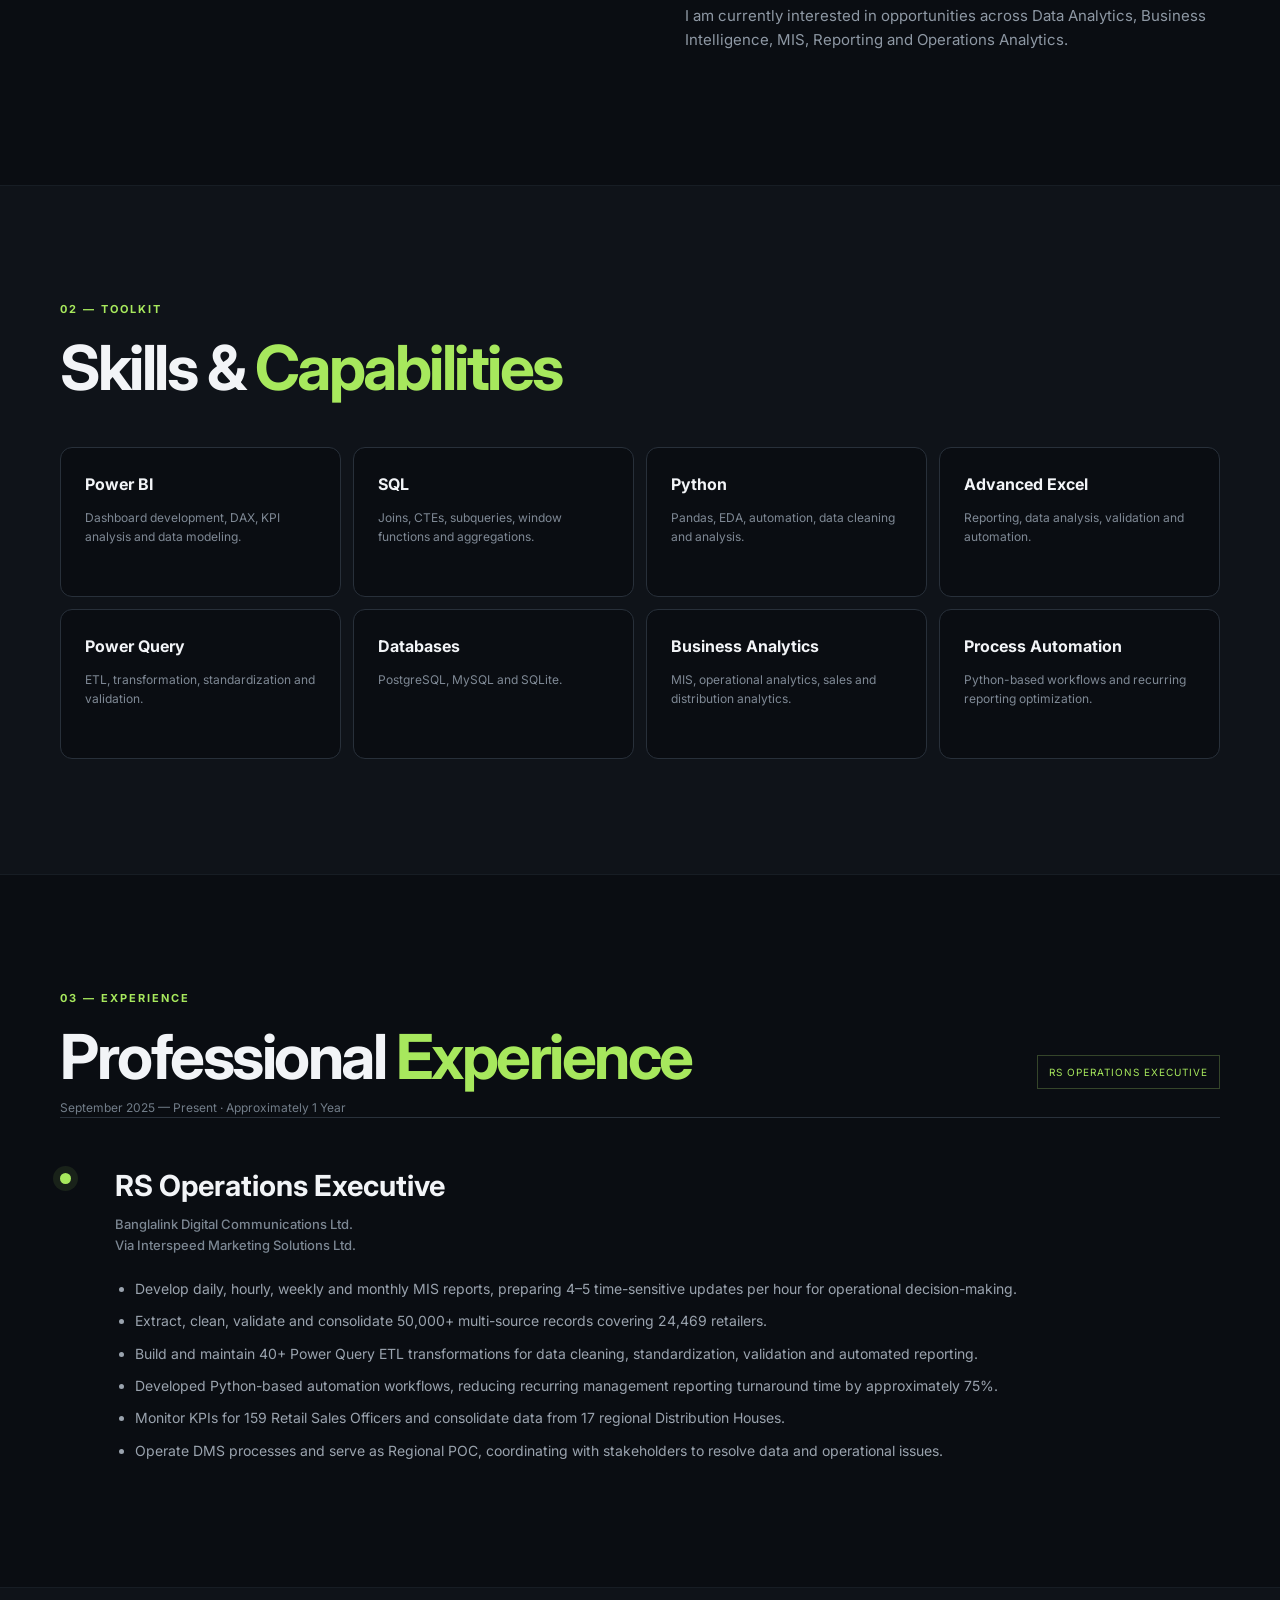
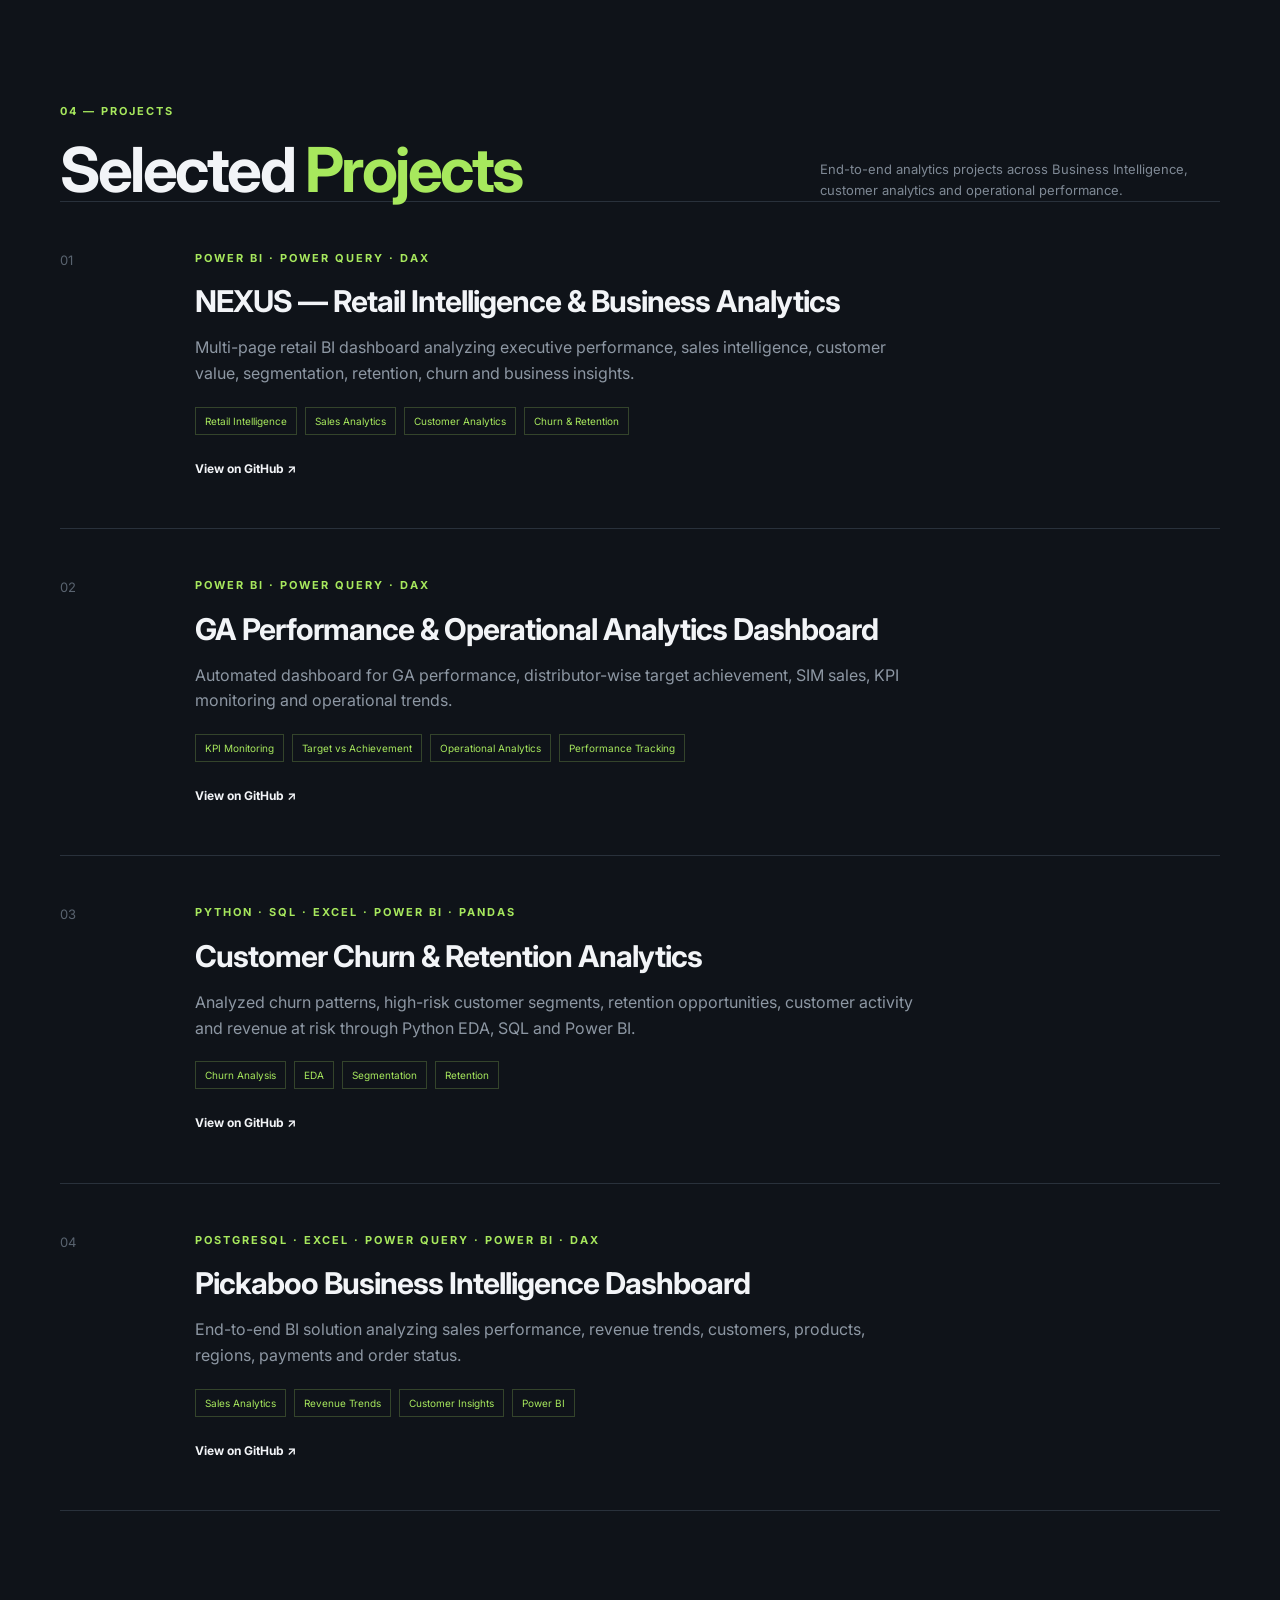
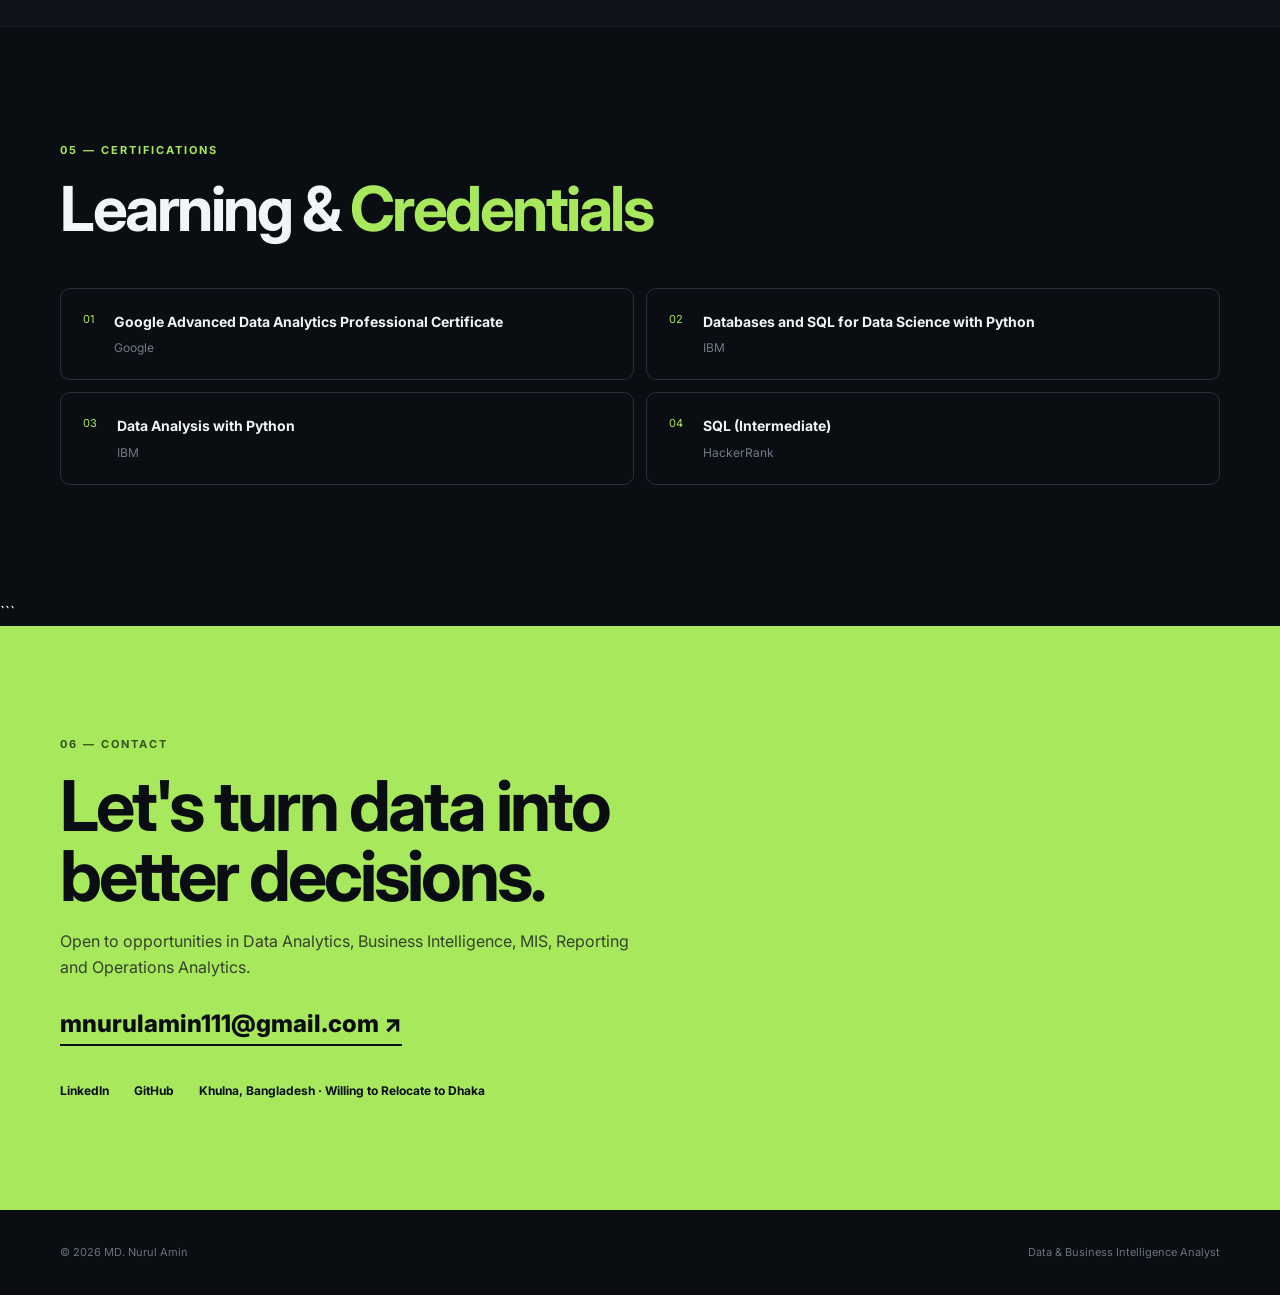
==== commit 5e6ae4a3: "Update print statement from 'Hello' to 'Goodbye'" ====
--- a/index.html
+++ b/index.html
@@ -425,12 +425,147 @@
         </div>
 
 
-        <!-- PROJECT 01 -->
+        <!-- PROJECT 01 — NEXUS -->
 
         <article class="project">
 
             <div class="project-number">
                 01
+            </div>
+
+            <div>
+
+                <div class="project-tools">
+                    POWER BI · POWER QUERY · DAX
+                </div>
+
+                <h3>
+                    NEXUS — Retail Intelligence & Business Analytics
+                </h3>
+
+                <p>
+                    Multi-page retail BI dashboard analyzing executive
+                    performance, sales intelligence, customer value,
+                    segmentation, retention, churn and business insights.
+                </p>
+
+                <div class="chips">
+                    <span>Retail Intelligence</span>
+                    <span>Sales Analytics</span>
+                    <span>Customer Analytics</span>
+                    <span>Churn & Retention</span>
+                </div>
+
+                <a
+                    href="https://github.com/mdsabuj-eng/NEXUS-Retail-Intelligence-PowerBI"
+                    target="_blank"
+                    rel="noopener noreferrer"
+                    class="project-link"
+                >
+                    View on GitHub ↗
+                </a>
+
+            </div>
+
+        </article>
+
+
+        <!-- PROJECT 02 — GA PERFORMANCE -->
+
+        <article class="project">
+
+            <div class="project-number">
+                02
+            </div>
+
+            <div>
+
+                <div class="project-tools">
+                    POWER BI · POWER QUERY · DAX
+                </div>
+
+                <h3>
+                    GA Performance & Operational Analytics Dashboard
+                </h3>
+
+                <p>
+                    Automated dashboard for GA performance,
+                    distributor-wise target achievement,
+                    SIM sales, KPI monitoring and operational trends.
+                </p>
+
+                <div class="chips">
+                    <span>KPI Monitoring</span>
+                    <span>Target vs Achievement</span>
+                    <span>Operational Analytics</span>
+                    <span>Performance Tracking</span>
+                </div>
+
+                <a
+                    href="https://github.com/mdsabuj-eng/powerbi-ga-performance-dashboard"
+                    target="_blank"
+                    rel="noopener noreferrer"
+                    class="project-link"
+                >
+                    View on GitHub ↗
+                </a>
+
+            </div>
+
+        </article>
+
+
+        <!-- PROJECT 03 — CUSTOMER CHURN -->
+
+        <article class="project">
+
+            <div class="project-number">
+                03
+            </div>
+
+            <div>
+
+                <div class="project-tools">
+                    PYTHON · SQL · EXCEL · POWER BI · PANDAS
+                </div>
+
+                <h3>
+                    Customer Churn & Retention Analytics
+                </h3>
+
+                <p>
+                    Analyzed churn patterns, high-risk customer segments,
+                    retention opportunities, customer activity and
+                    revenue at risk through Python EDA, SQL and Power BI.
+                </p>
+
+                <div class="chips">
+                    <span>Churn Analysis</span>
+                    <span>EDA</span>
+                    <span>Segmentation</span>
+                    <span>Retention</span>
+                </div>
+
+                <a
+                    href="https://github.com/mdsabuj-eng/customer-churn-retention-analytics"
+                    target="_blank"
+                    rel="noopener noreferrer"
+                    class="project-link"
+                >
+                    View on GitHub ↗
+                </a>
+
+            </div>
+
+        </article>
+
+
+        <!-- PROJECT 04 — PICKABOO -->
+
+        <article class="project">
+
+            <div class="project-number">
+                04
             </div>
 
             <div>
@@ -457,8 +592,9 @@
                 </div>
 
                 <a
-                    href="https://github.com/mdsabuj-eng"
+                    href="https://github.com/mdsabuj-eng/Pickaboo-business-intelligence-dashboard"
                     target="_blank"
+                    rel="noopener noreferrer"
                     class="project-link"
                 >
                     View on GitHub ↗
@@ -469,96 +605,9 @@
         </article>
 
 
-        <!-- PROJECT 02 -->
-
-        <article class="project">
-
-            <div class="project-number">
-                02
-            </div>
-
-            <div>
-
-                <div class="project-tools">
-                    PYTHON · SQL · EXCEL · POWER BI · PANDAS
-                </div>
-
-                <h3>
-                    Customer Churn & Retention Analytics
-                </h3>
-
-                <p>
-                    Analyzed churn patterns, high-risk customer segments,
-                    retention opportunities, customer activity and
-                    revenue at risk through Python EDA, SQL and Power BI.
-                </p>
-
-                <div class="chips">
-                    <span>Churn Analysis</span>
-                    <span>EDA</span>
-                    <span>Segmentation</span>
-                    <span>Retention</span>
-                </div>
-
-                <a
-                    href="https://github.com/mdsabuj-eng"
-                    target="_blank"
-                    class="project-link"
-                >
-                    View on GitHub ↗
-                </a>
-
-            </div>
-
-        </article>
-
-
-        <!-- PROJECT 03 -->
-
-        <article class="project">
-
-            <div class="project-number">
-                03
-            </div>
-
-            <div>
-
-                <div class="project-tools">
-                    POWER BI · POWER QUERY · DAX
-                </div>
-
-                <h3>
-                    GA Performance & Operational Analytics Dashboard
-                </h3>
-
-                <p>
-                    Automated dashboard for GA performance,
-                    distributor-wise target achievement,
-                    SIM sales, KPI monitoring and operational trends.
-                </p>
-
-                <div class="chips">
-                    <span>KPI Monitoring</span>
-                    <span>Target vs Achievement</span>
-                    <span>Operational Analytics</span>
-                </div>
-
-                <a
-                    href="https://github.com/mdsabuj-eng/powerbi-ga-performance-dashboard"
-                    target="_blank"
-                    class="project-link"
-                >
-                    View on GitHub ↗
-                </a>
-
-            </div>
-
-        </article>
-
     </div>
 
 </section>
-
 
 <!-- ================= CERTIFICATIONS ================= -->
 
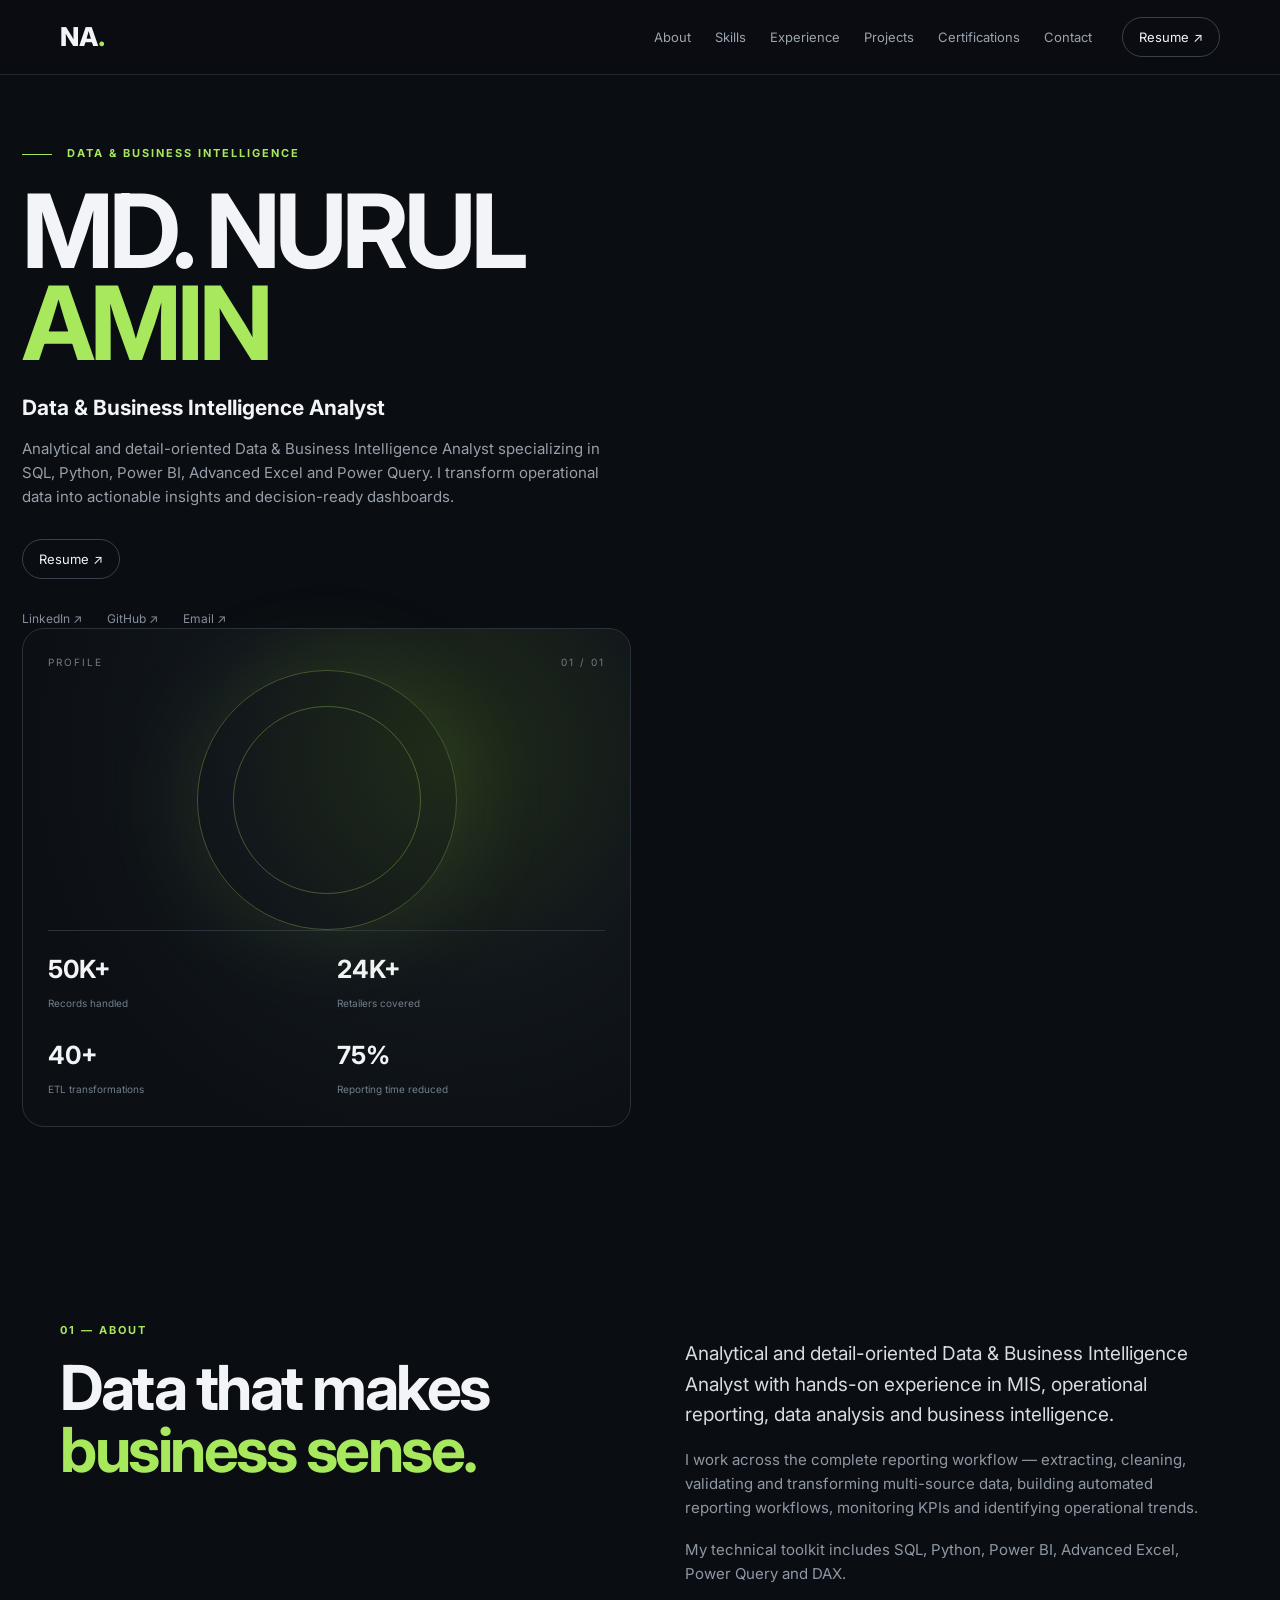
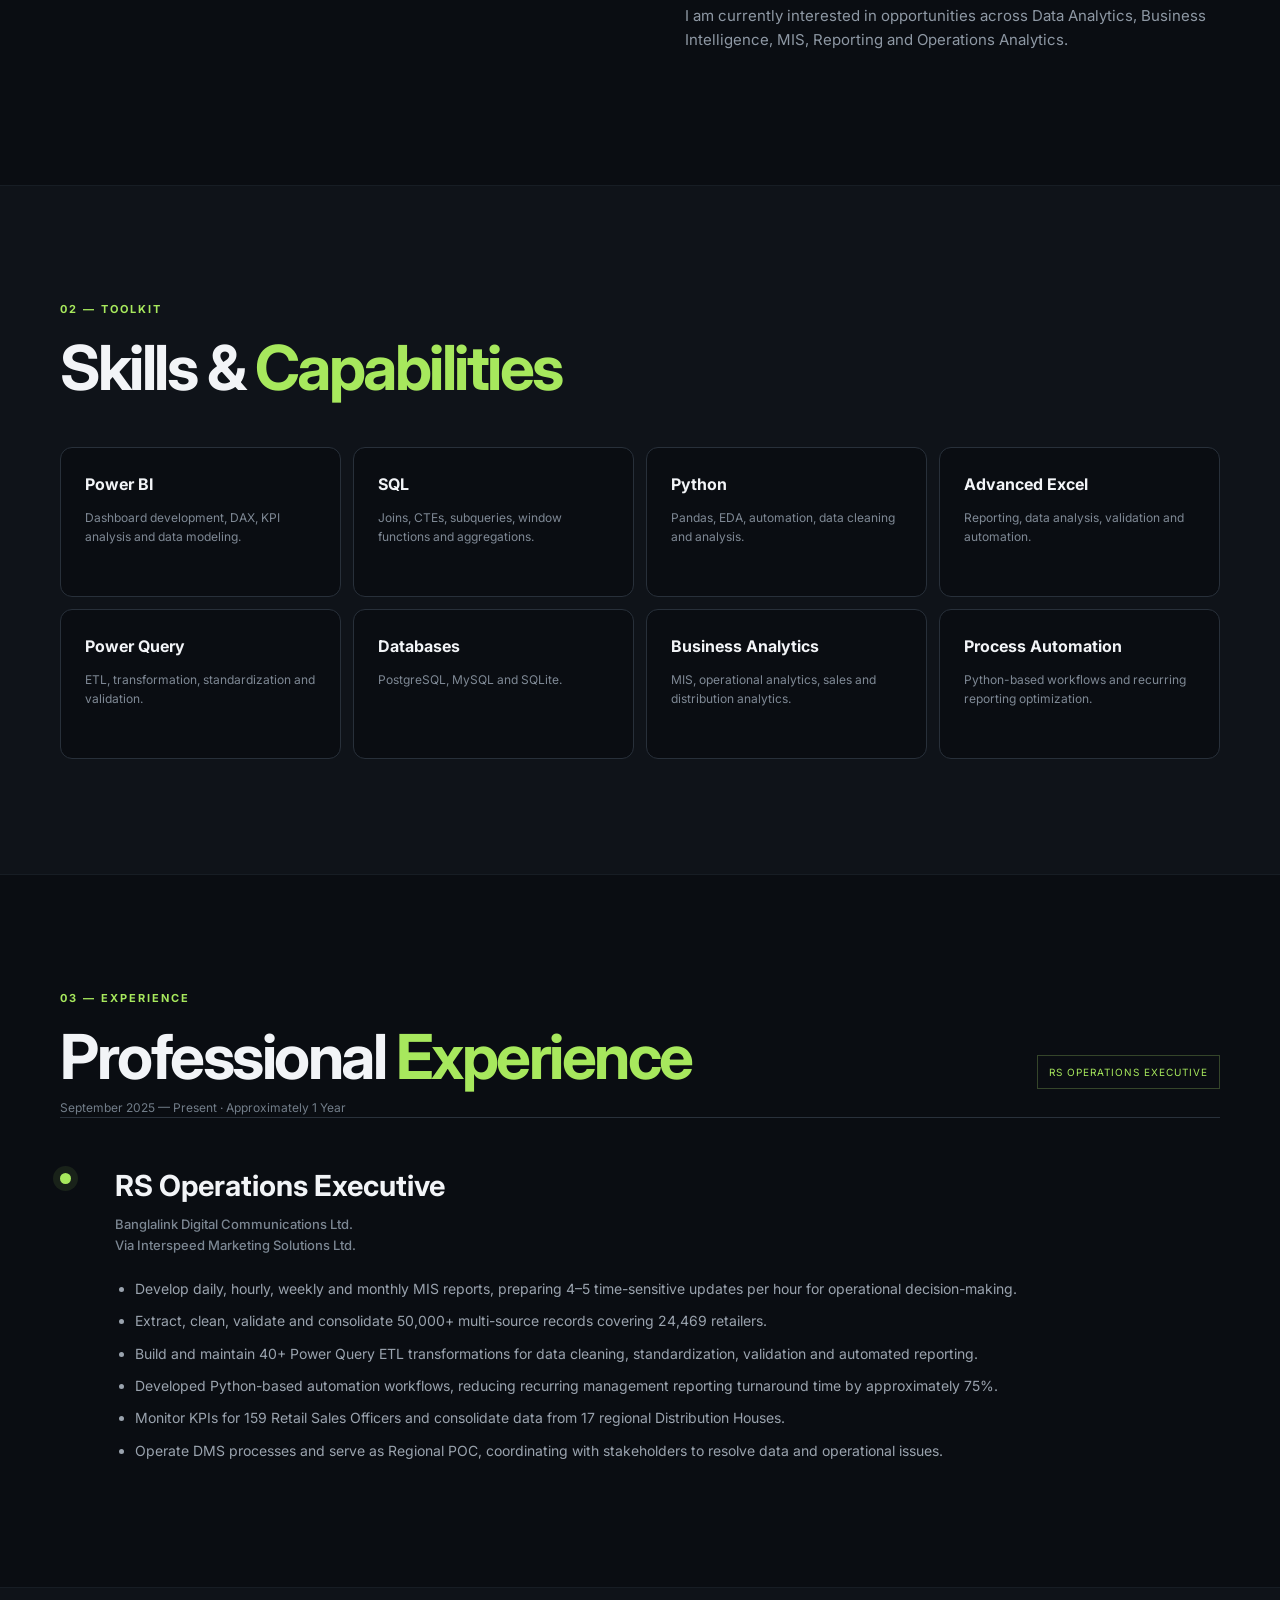
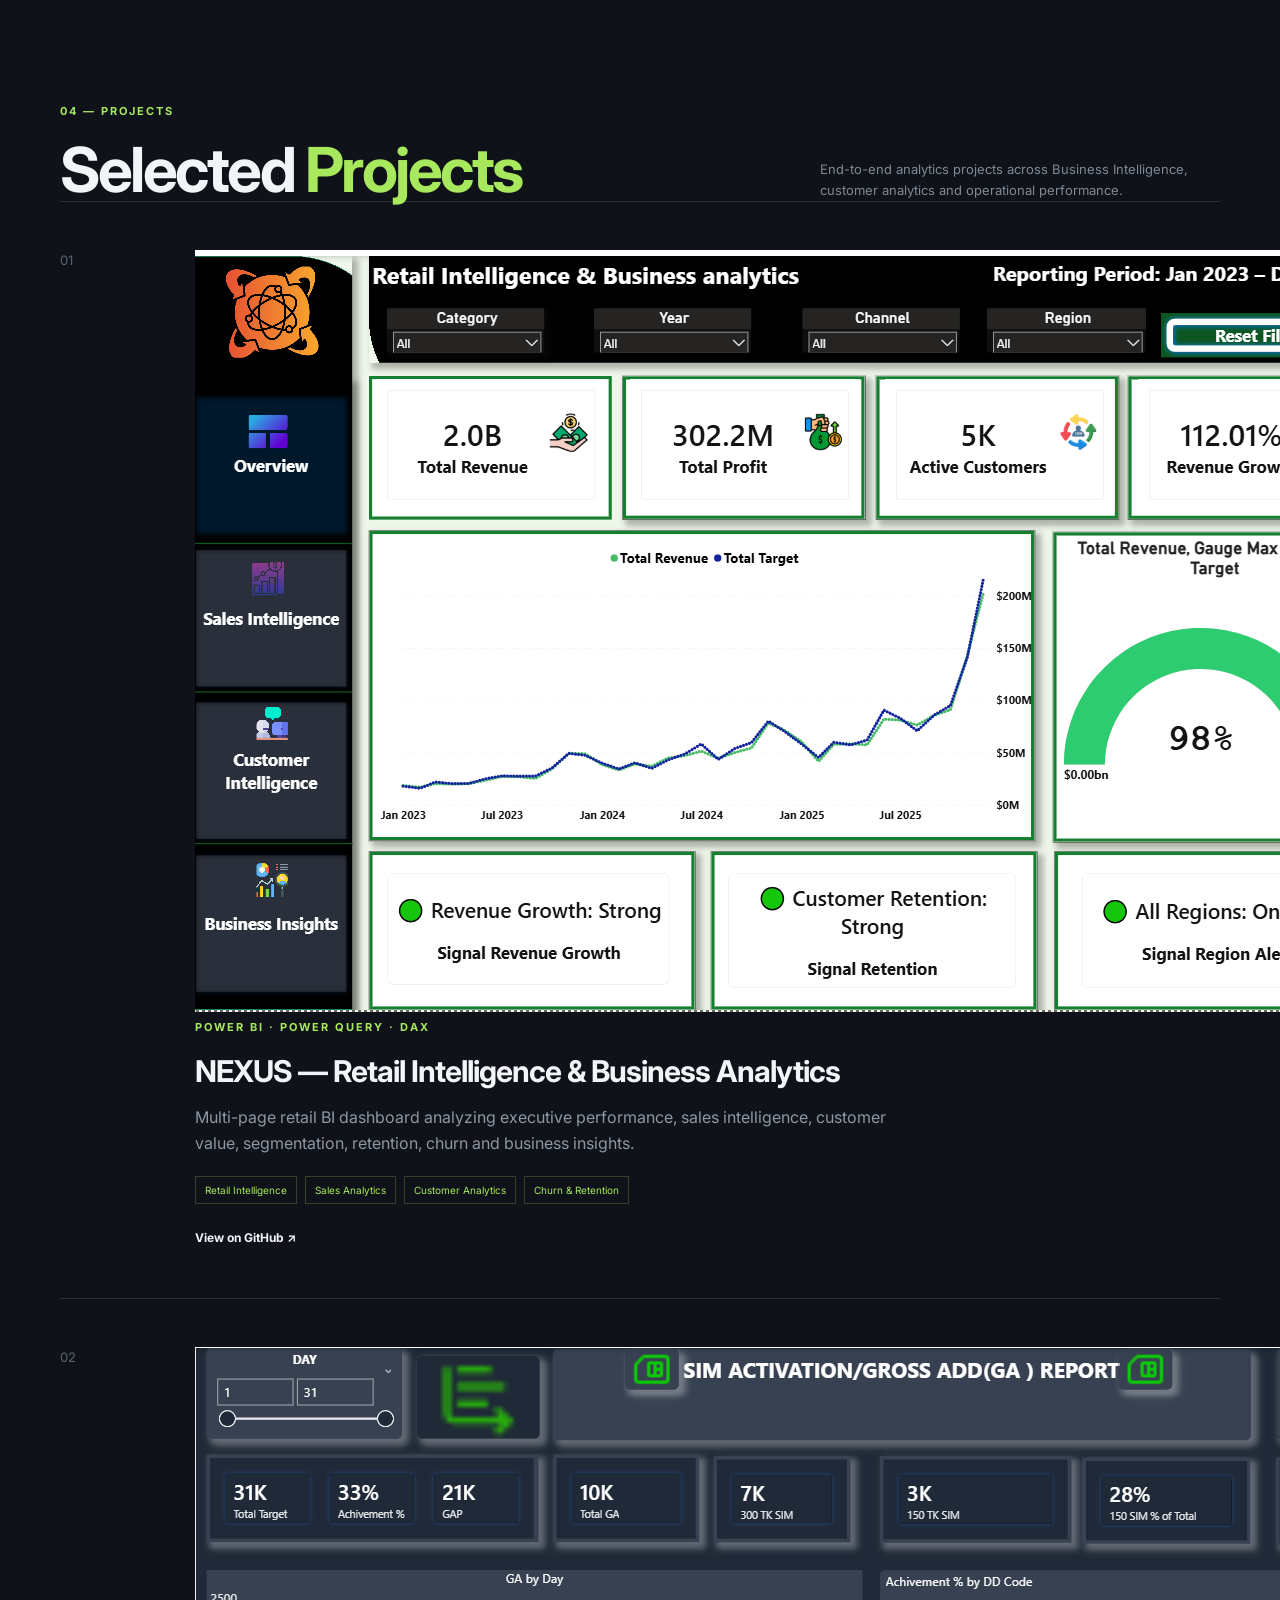
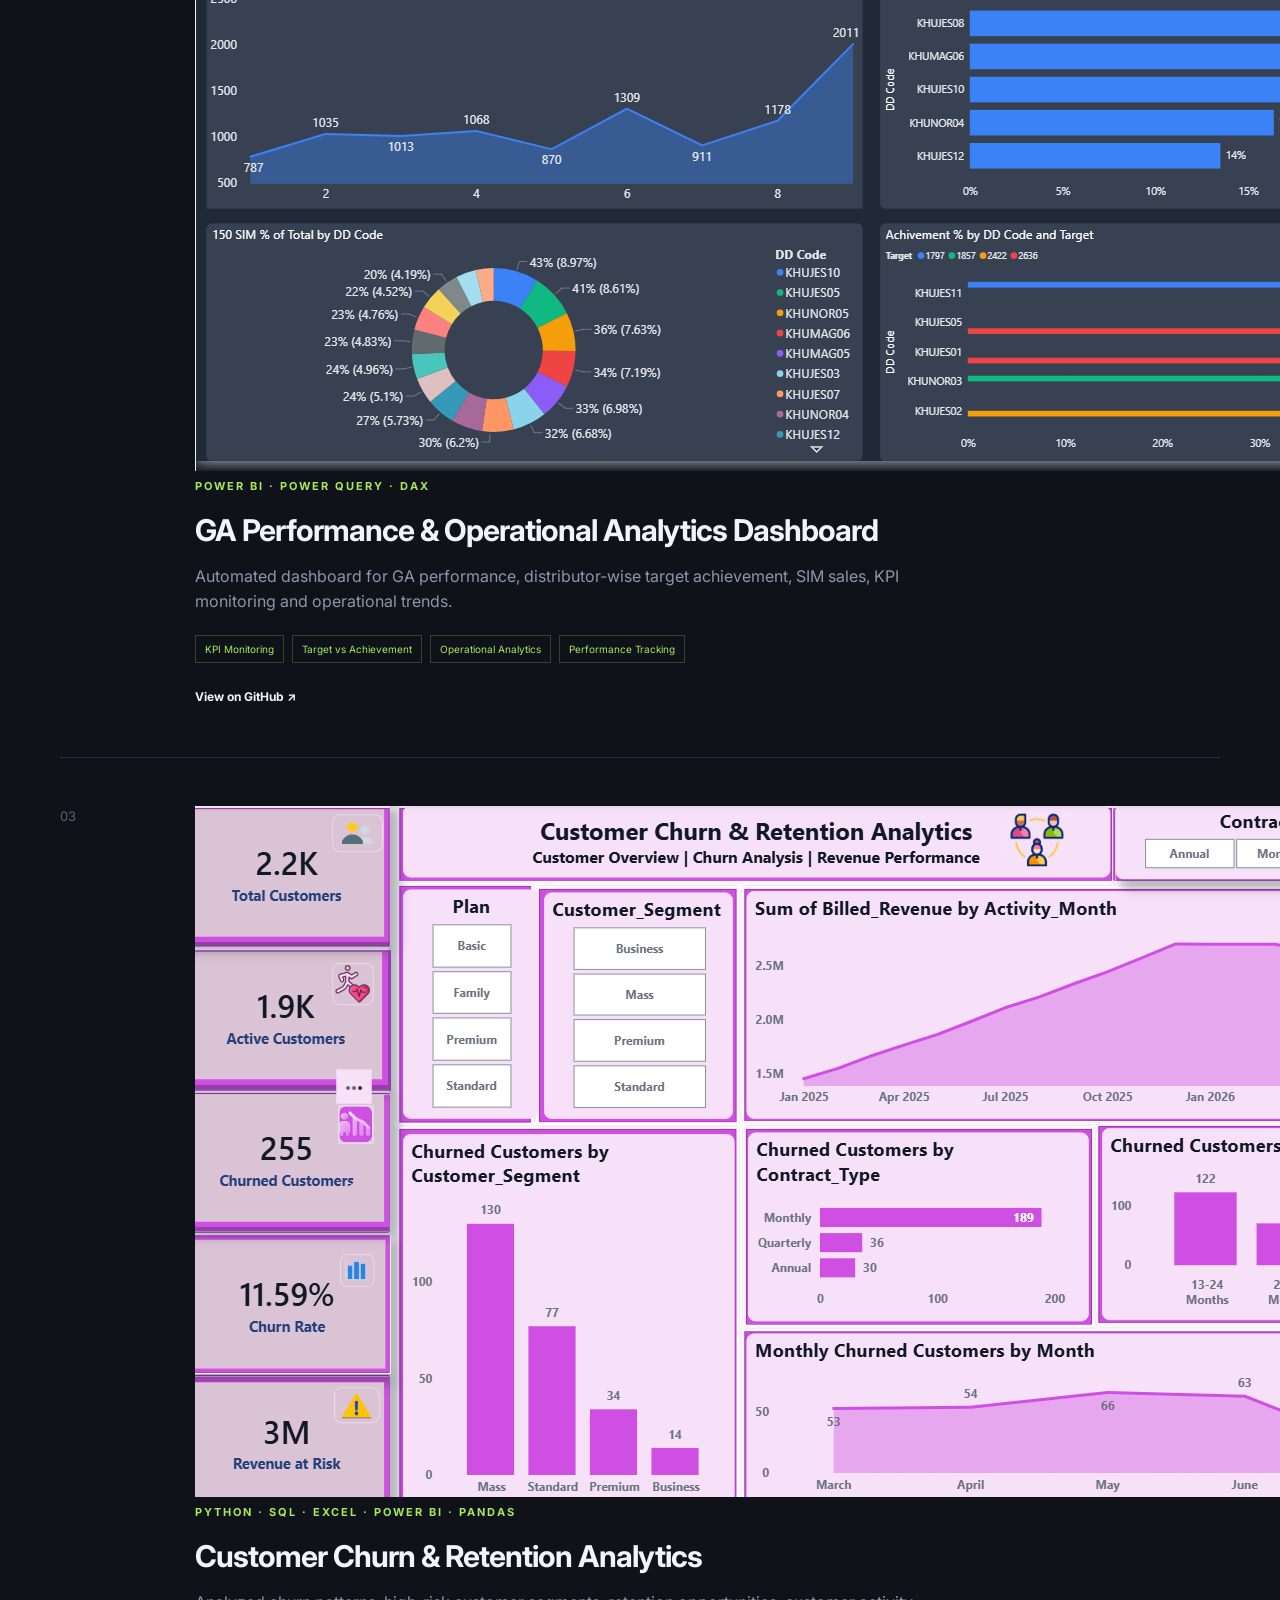
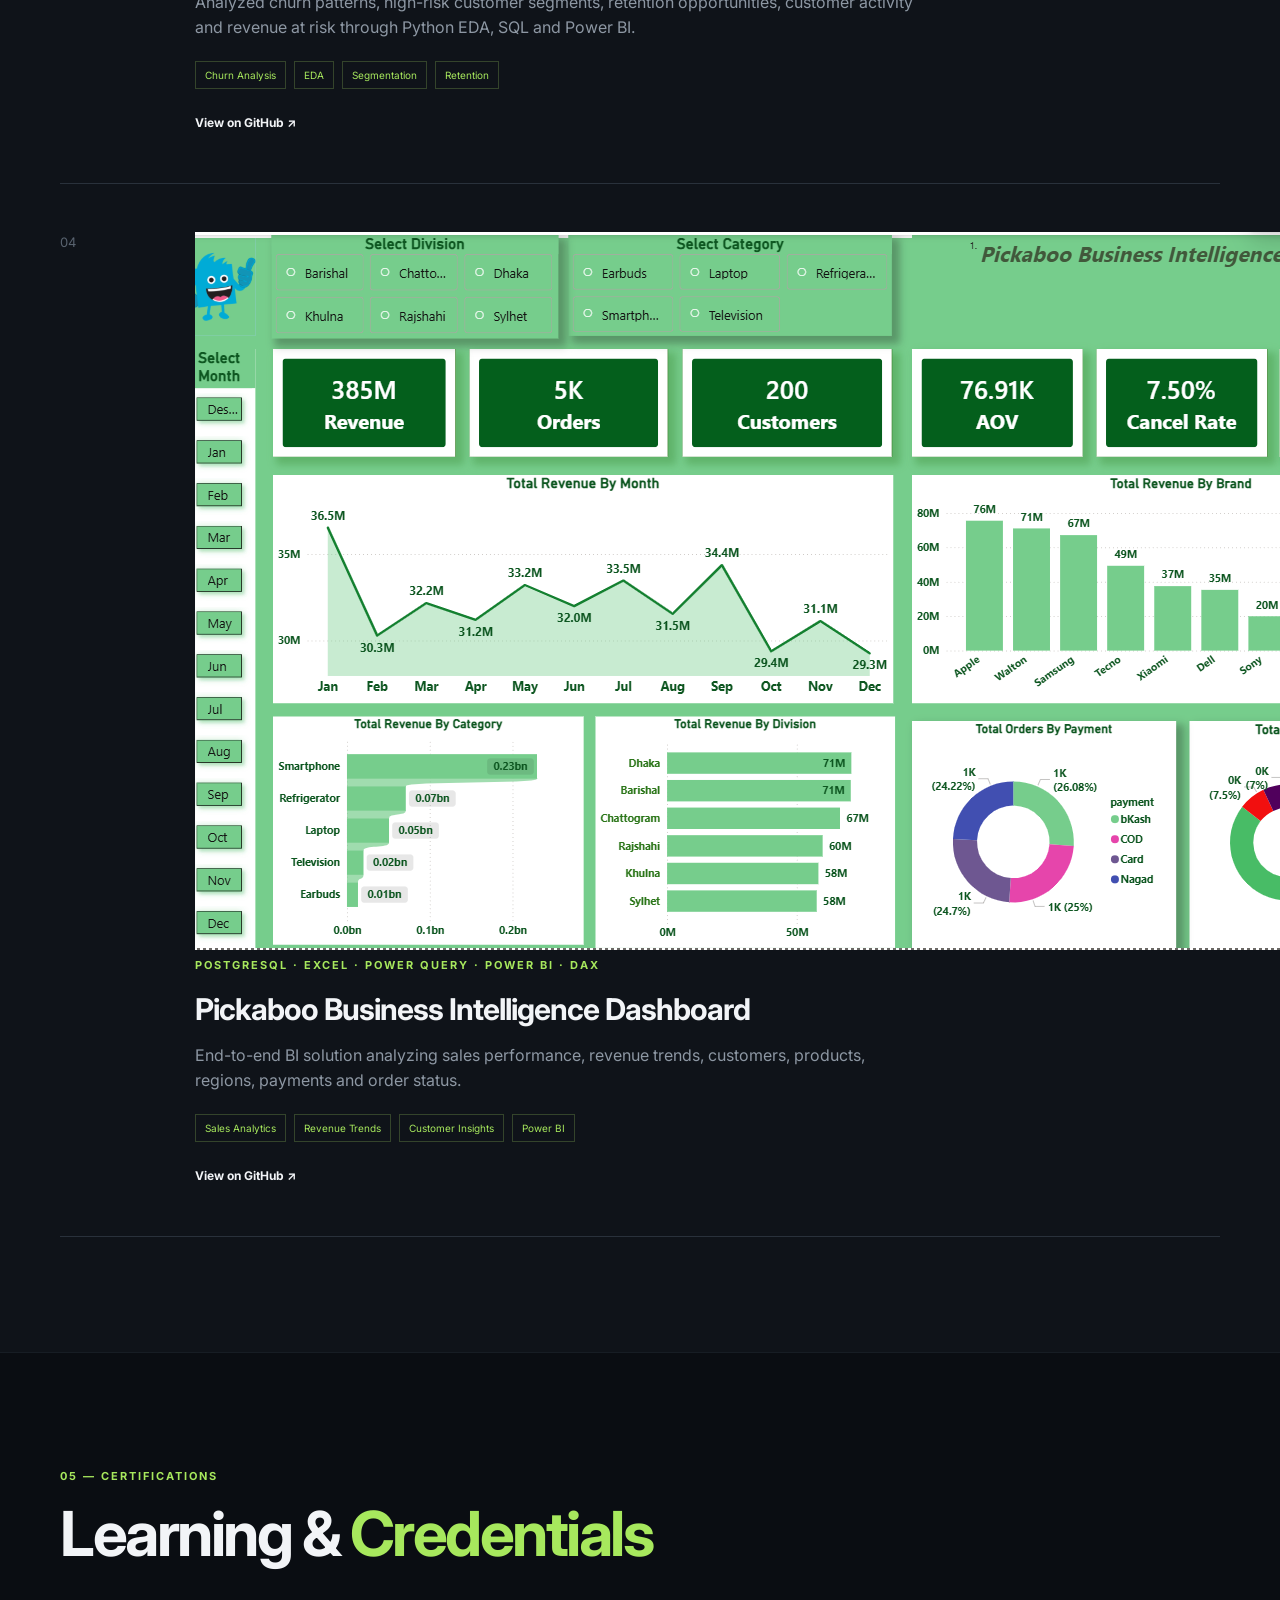
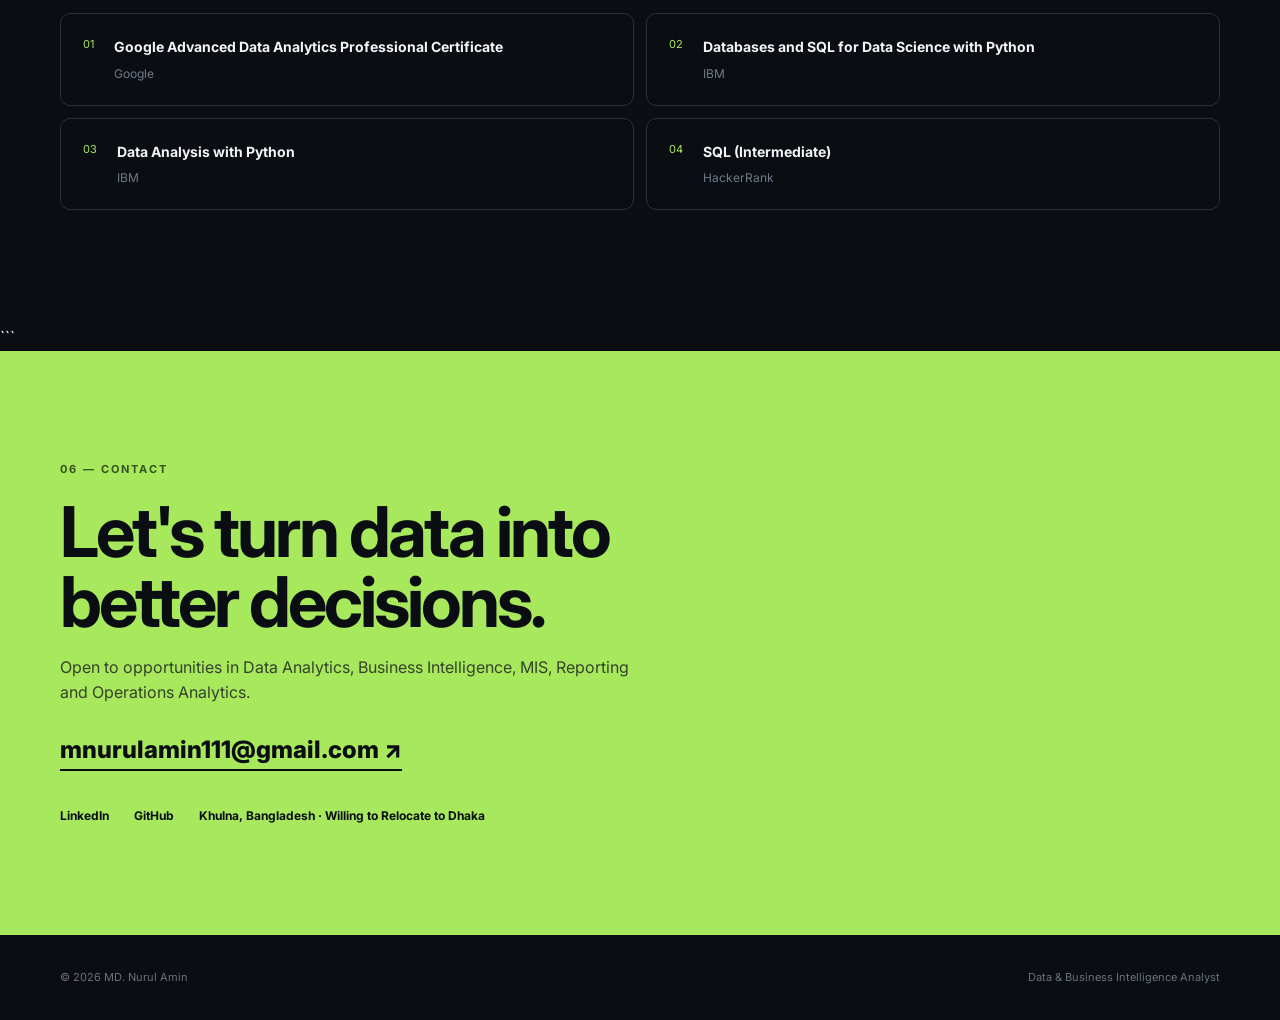
==== commit 03eab450: "Update fmt.Println message from 'Hello' to 'Goodbye'" ====
--- a/index.html
+++ b/index.html
@@ -435,6 +435,12 @@
 
             <div>
 
+                <img
+                    src="images/nexus-dashboard.png"
+                    alt="NEXUS Retail Intelligence Dashboard"
+                    class="project-image"
+                >
+
                 <div class="project-tools">
                     POWER BI · POWER QUERY · DAX
                 </div>
@@ -480,6 +486,12 @@
 
             <div>
 
+                <img
+                    src="images/ga-dashboard.png"
+                    alt="GA Performance and Operational Analytics Dashboard"
+                    class="project-image"
+                >
+
                 <div class="project-tools">
                     POWER BI · POWER QUERY · DAX
                 </div>
@@ -525,6 +537,12 @@
 
             <div>
 
+                <img
+                    src="images/customer-churn-dashboard.png"
+                    alt="Customer Churn and Retention Analytics Dashboard"
+                    class="project-image"
+                >
+
                 <div class="project-tools">
                     PYTHON · SQL · EXCEL · POWER BI · PANDAS
                 </div>
@@ -569,6 +587,12 @@
             </div>
 
             <div>
+
+                <img
+                    src="images/pickaboo-dashboard.png"
+                    alt="Pickaboo Business Intelligence Dashboard"
+                    class="project-image"
+                >
 
                 <div class="project-tools">
                     POSTGRESQL · EXCEL · POWER QUERY · POWER BI · DAX
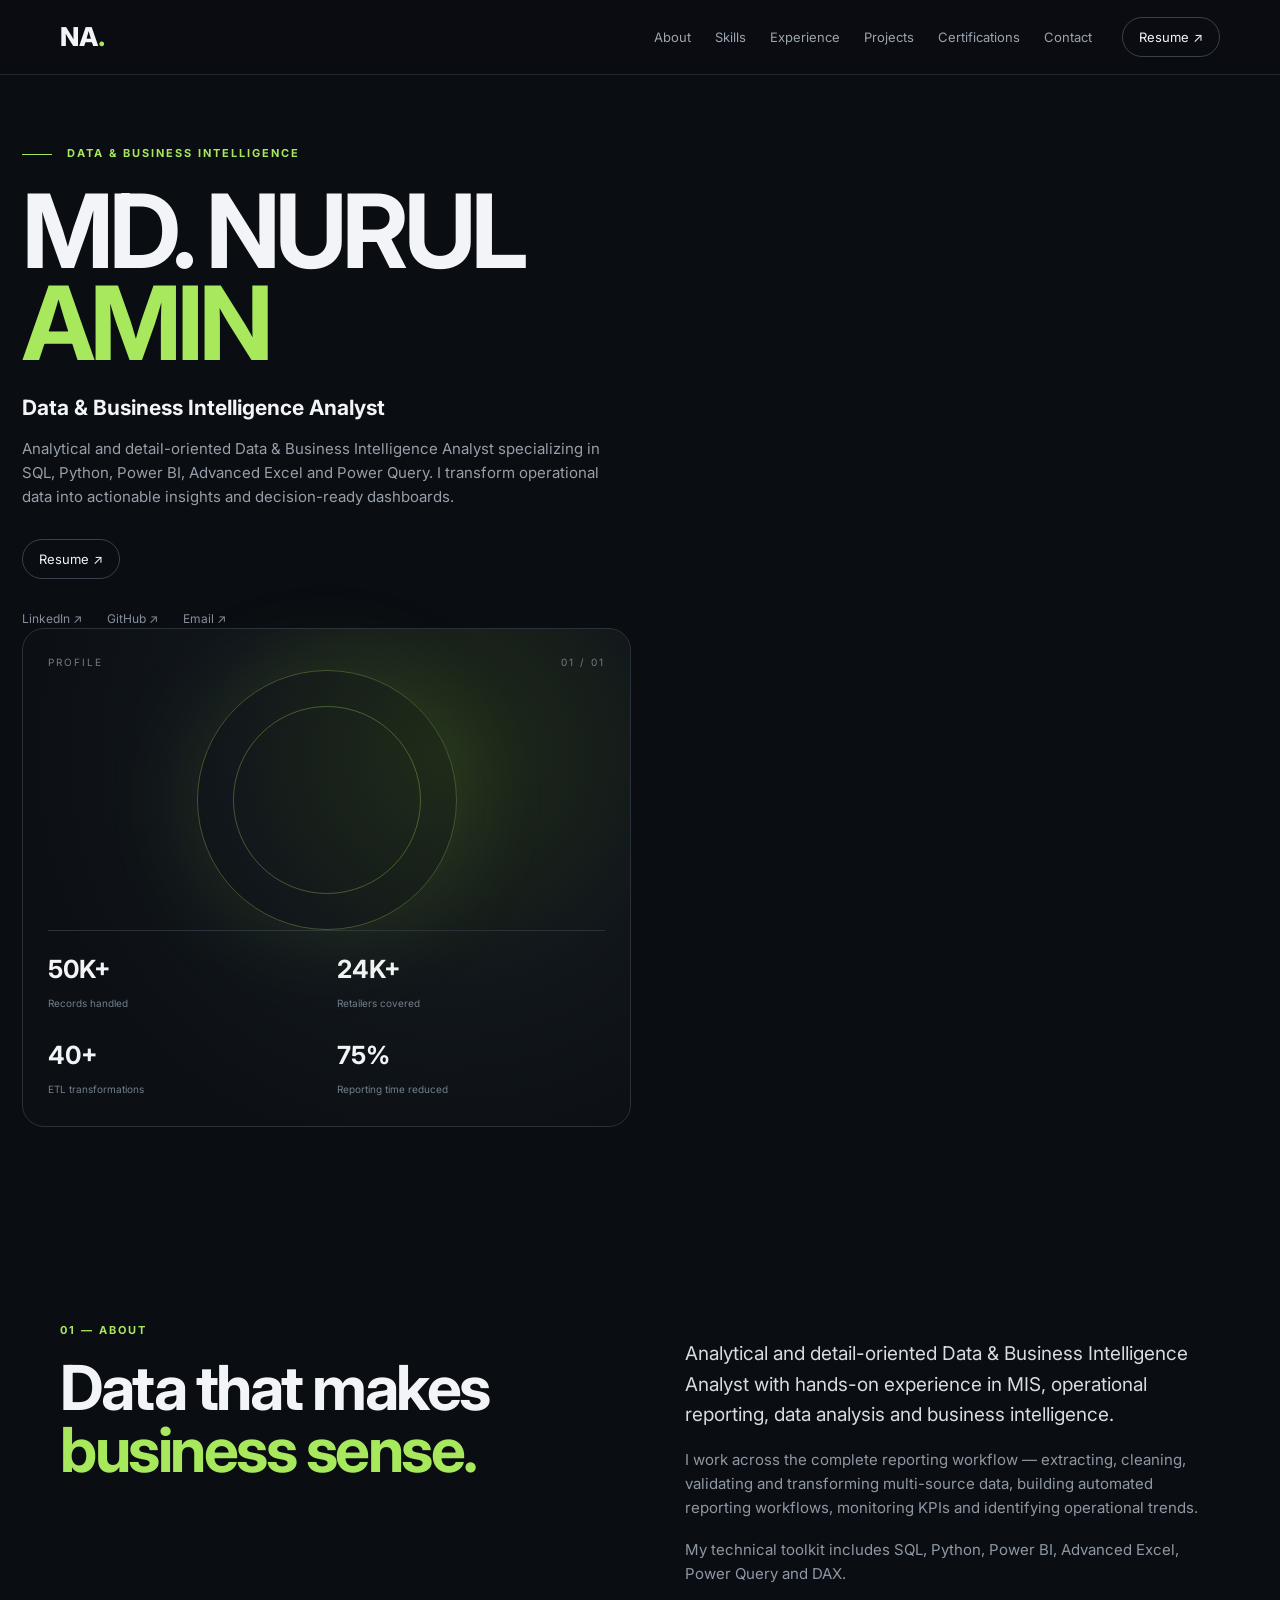
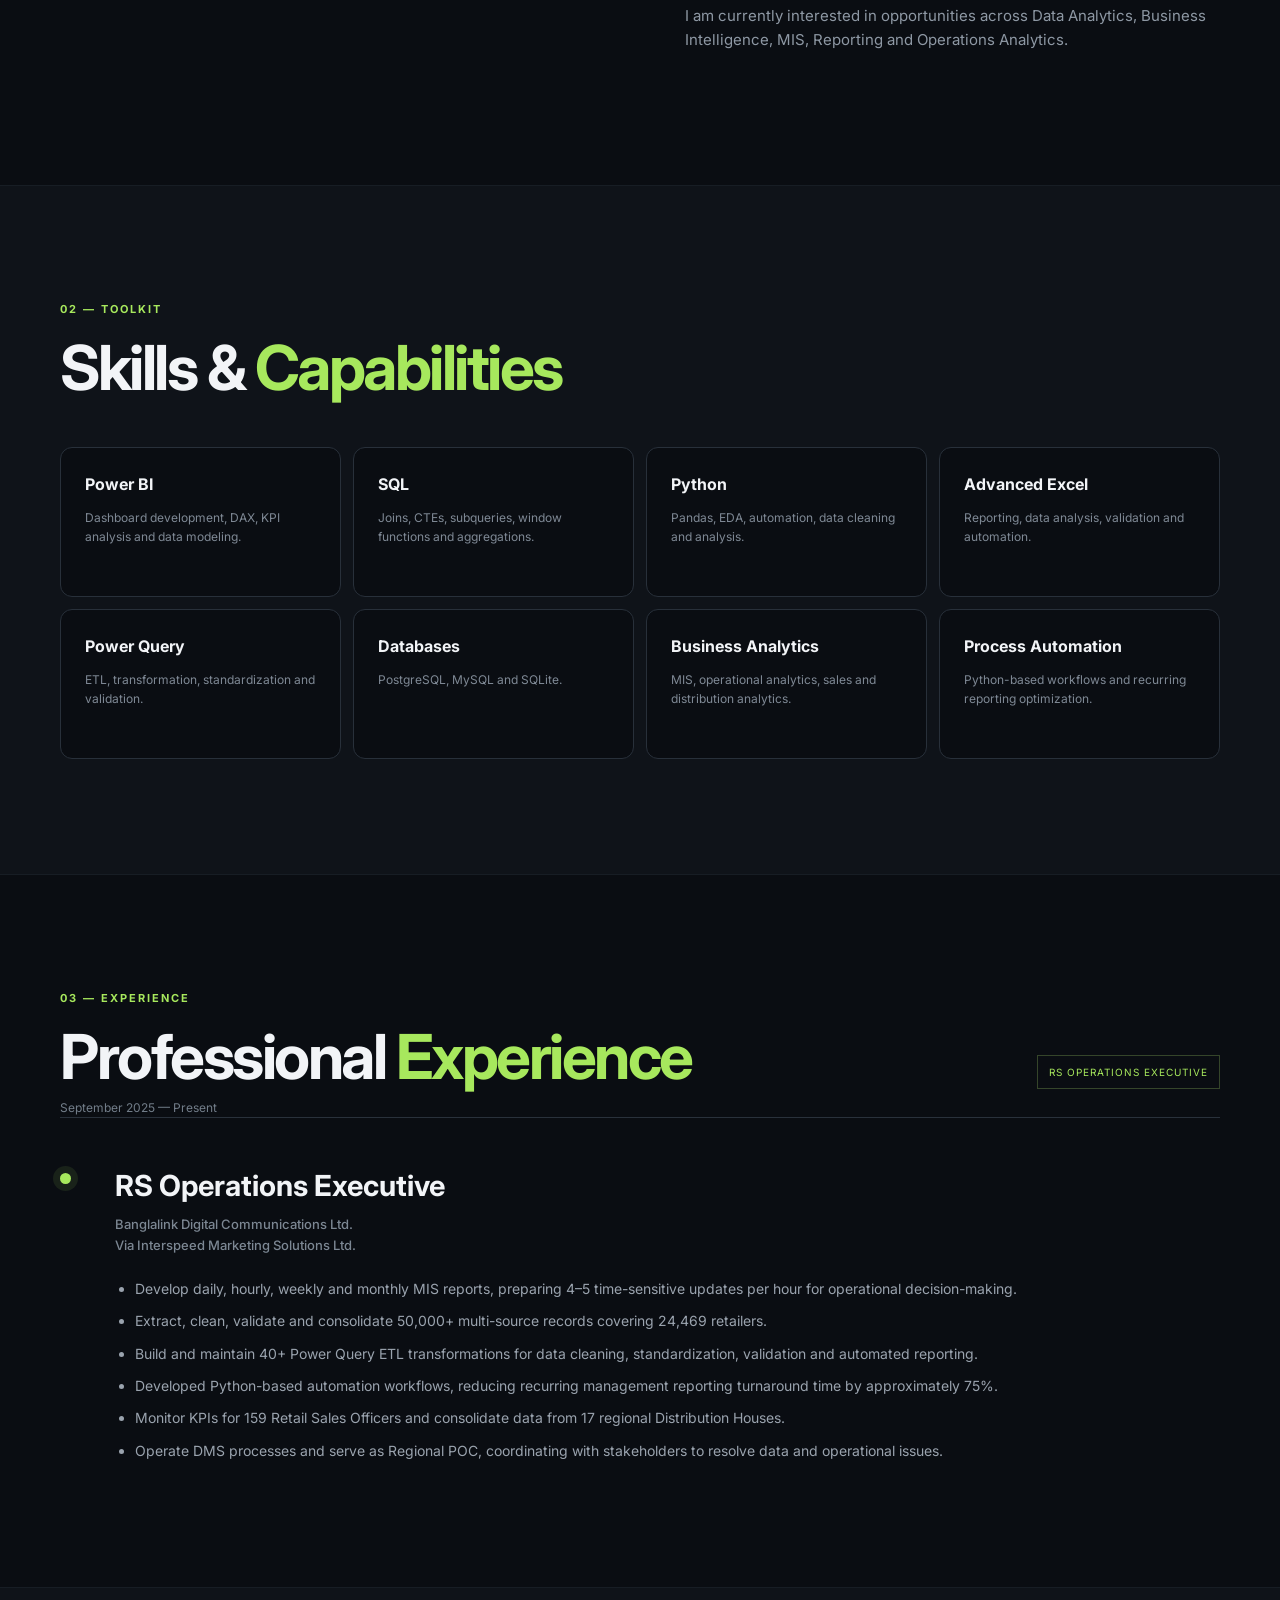
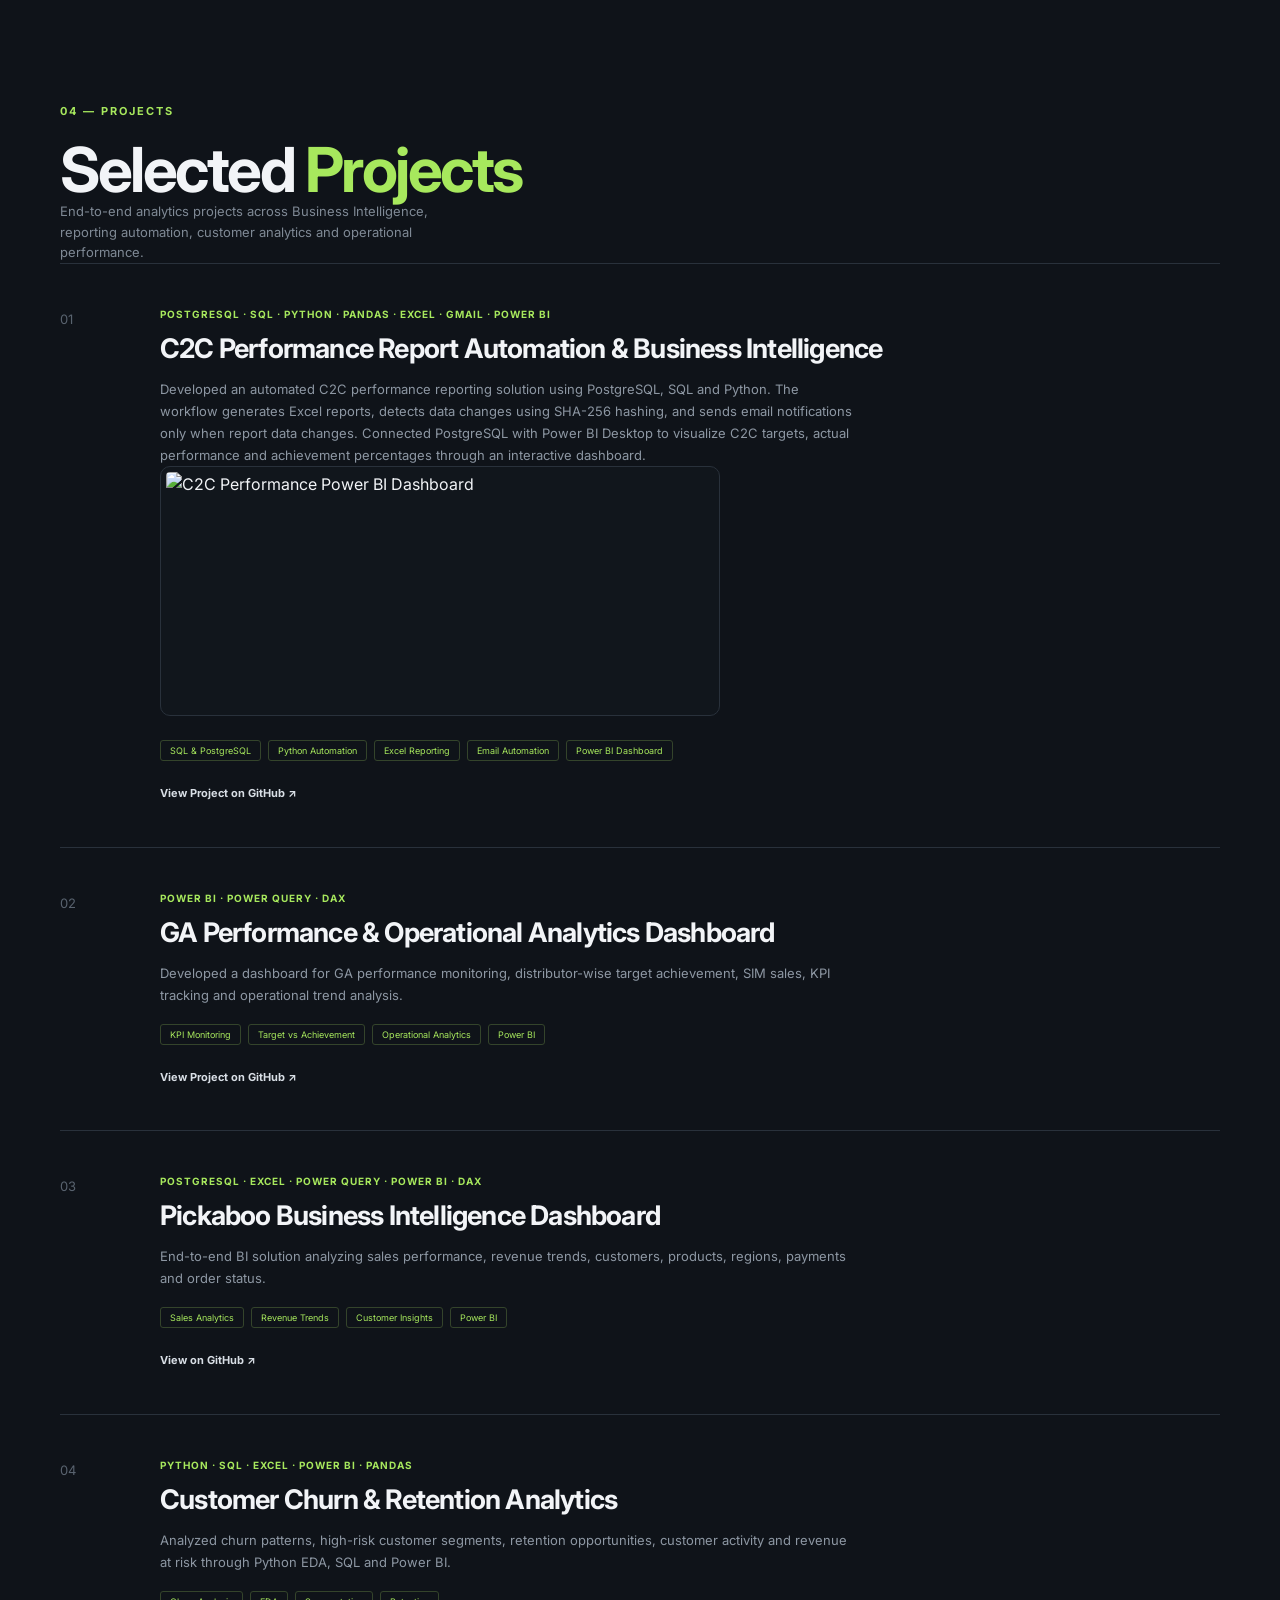
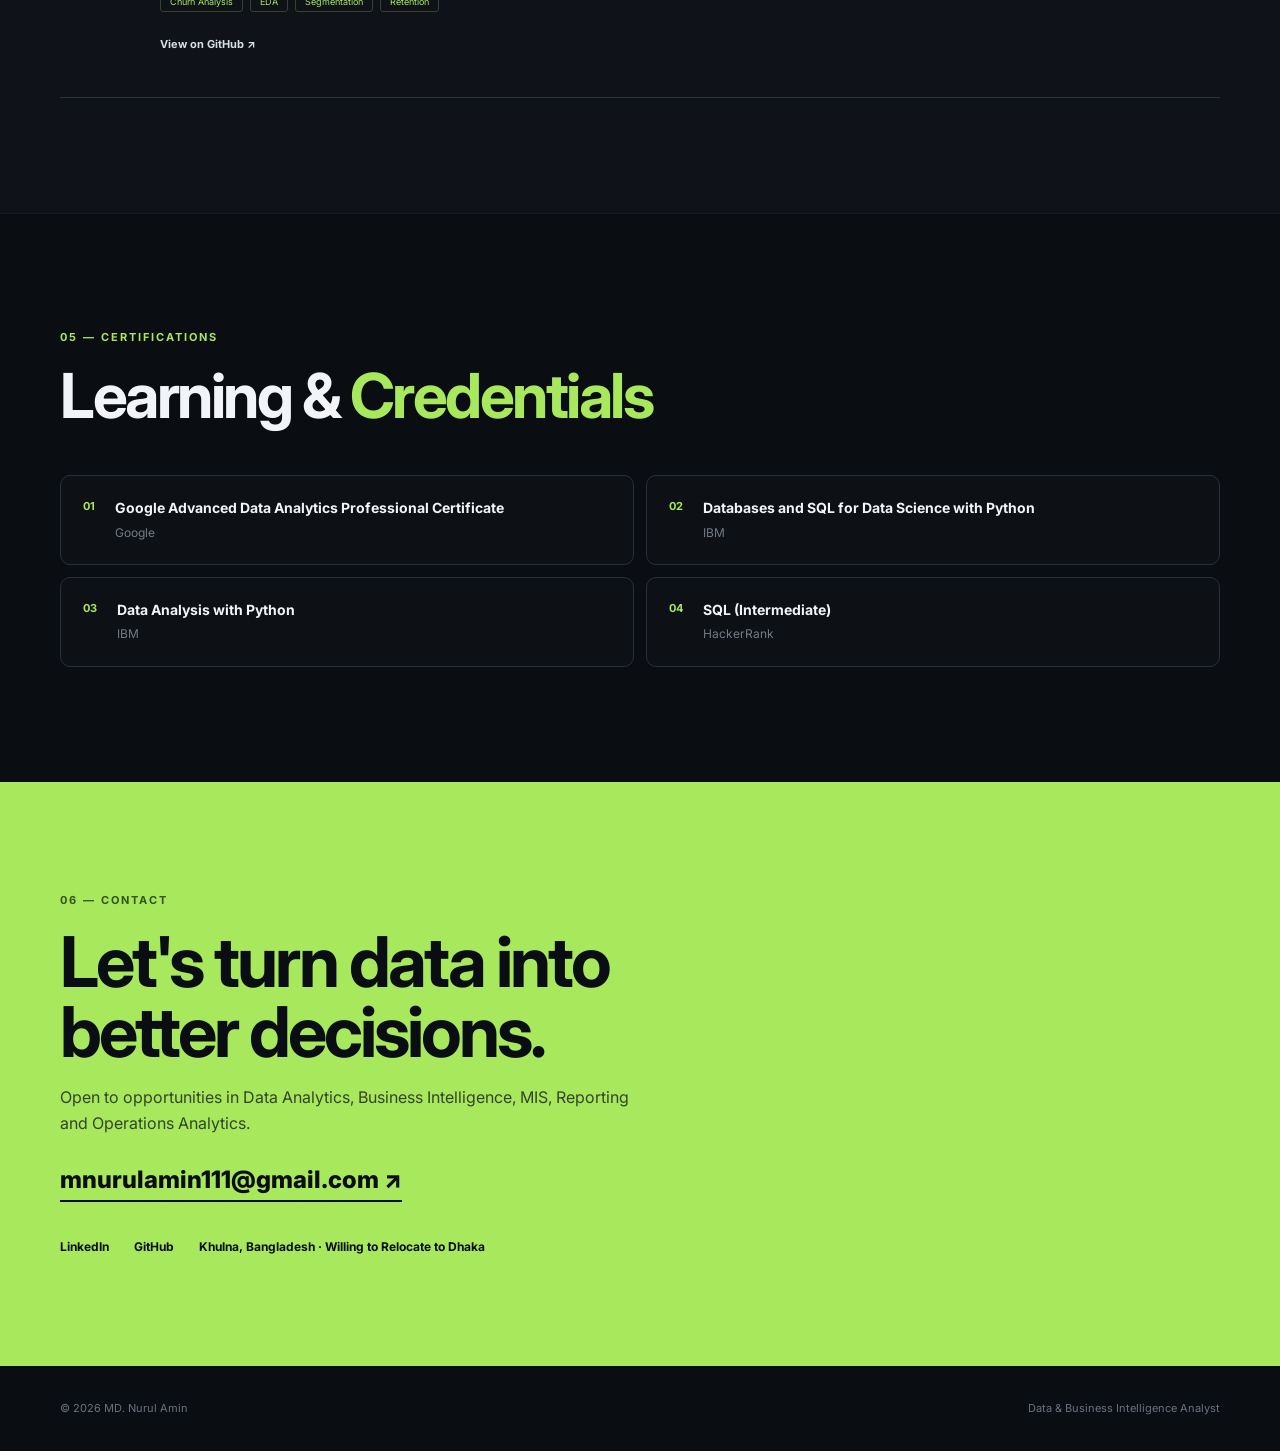
==== commit 31703624: "Add files via upload" ====
--- a/index.html
+++ b/index.html
@@ -1,3 +1,4 @@
+
 <!DOCTYPE html>
 <html lang="en">
 <head>
@@ -38,13 +39,11 @@
             <a href="#contact">Contact</a>
         </nav>
 
-        <a 
-    href="MD_NURUL_AMIN_DATA_ANALYST.pdf" 
-    download
-    class="resume-btn" 
-> 
-    Resume ↗ 
-</a>
+        <a href="MD_NURUL_AMIN_DATA_ANALYST.pdf"
+           download
+           class="resume-btn">
+            Resume ↗
+        </a>
 
     </div>
 </header>
@@ -81,29 +80,23 @@
 
             <div class="hero-buttons">
 
-   <a 
-    href="MD_NURUL_AMIN_DATA_ANALYST.pdf" 
-    download
-    class="resume-btn" 
-> 
-    Resume ↗ 
-</a>
+                <a href="MD_NURUL_AMIN_DATA_ANALYST.pdf"
+                   download
+                   class="resume-btn">
+                    Resume ↗
+                </a>
 
             </div>
 
             <div class="social-links">
 
-                <a
-                    href="https://www.linkedin.com/in/nurulamin111"
-                    target="_blank"
-                >
+                <a href="https://www.linkedin.com/in/nurulamin111"
+                   target="_blank" rel="noopener noreferrer">
                     LinkedIn ↗
                 </a>
 
-                <a
-                    href="https://github.com/mdsabuj-eng"
-                    target="_blank"
-                >
+                <a href="https://github.com/mdsabuj-eng"
+                   target="_blank" rel="noopener noreferrer">
                     GitHub ↗
                 </a>
 
@@ -229,7 +222,6 @@
             <span>Capabilities</span>
         </h2>
 
-
         <div class="skills-grid">
 
             <div class="skill-card">
@@ -322,7 +314,7 @@
                 </h2>
 
                 <p class="muted">
-                    September 2025 — Present · Approximately 1 Year
+                    September 2025 — Present
                 </p>
 
             </div>
@@ -418,14 +410,14 @@
 
             <p>
                 End-to-end analytics projects across
-                Business Intelligence, customer analytics
-                and operational performance.
+                Business Intelligence, reporting automation,
+                customer analytics and operational performance.
             </p>
 
         </div>
 
 
-        <!-- PROJECT 01 — NEXUS -->
+        <!-- PROJECT 01: C2C AUTOMATION -->
 
         <article class="project">
 
@@ -435,35 +427,135 @@
 
             <div>
 
-                <img
-                    src="images/nexus-dashboard.png"
-                    alt="NEXUS Retail Intelligence Dashboard"
-                    class="project-image"
+                <div class="project-tools">
+                    POSTGRESQL · SQL · PYTHON · PANDAS · EXCEL · GMAIL · POWER BI
+                </div>
+
+                <h3>
+                    C2C Performance Report Automation & Business Intelligence
+                </h3>
+
+                <p>
+                    Developed an automated C2C performance reporting solution
+                    using PostgreSQL, SQL and Python. The workflow generates
+                    Excel reports, detects data changes using SHA-256 hashing,
+                    and sends email notifications only when report data changes.
+                    Connected PostgreSQL with Power BI Desktop to visualize
+                    C2C targets, actual performance and achievement percentages
+                    through an interactive dashboard.
+                </p>
+
+                <!-- C2C DASHBOARD SCREENSHOT -->
+
+                <div class="project-image-wrap">
+                    <img
+                        src="assets/images/c2c-dashboard.png"
+                        alt="C2C Performance Power BI Dashboard"
+                        class="project-image"
+                        loading="lazy"
+                    >
+                </div>
+
+                <div class="chips">
+                    <span>SQL & PostgreSQL</span>
+                    <span>Python Automation</span>
+                    <span>Excel Reporting</span>
+                    <span>Email Automation</span>
+                    <span>Power BI Dashboard</span>
+                </div>
+
+                <a
+                    href="https://github.com/mdsabuj-eng/c2c-performance-report-automation"
+                    target="_blank"
+                    rel="noopener noreferrer"
+                    class="project-link"
                 >
+                    View Project on GitHub ↗
+                </a>
+
+            </div>
+
+        </article>
+
+
+        <!-- PROJECT 02: GA PERFORMANCE -->
+
+        <article class="project">
+
+            <div class="project-number">
+                02
+            </div>
+
+            <div>
 
                 <div class="project-tools">
                     POWER BI · POWER QUERY · DAX
                 </div>
 
                 <h3>
-                    NEXUS — Retail Intelligence & Business Analytics
+                    GA Performance & Operational Analytics Dashboard
                 </h3>
 
                 <p>
-                    Multi-page retail BI dashboard analyzing executive
-                    performance, sales intelligence, customer value,
-                    segmentation, retention, churn and business insights.
+                    Developed a dashboard for GA performance monitoring,
+                    distributor-wise target achievement, SIM sales,
+                    KPI tracking and operational trend analysis.
                 </p>
 
                 <div class="chips">
-                    <span>Retail Intelligence</span>
+                    <span>KPI Monitoring</span>
+                    <span>Target vs Achievement</span>
+                    <span>Operational Analytics</span>
+                    <span>Power BI</span>
+                </div>
+
+                <a
+                    href="https://github.com/mdsabuj-eng/powerbi-ga-performance-dashboard"
+                    target="_blank"
+                    rel="noopener noreferrer"
+                    class="project-link"
+                >
+                    View Project on GitHub ↗
+                </a>
+
+            </div>
+
+        </article>
+
+
+        <!-- PROJECT 03: PICKABOO BI -->
+
+        <article class="project">
+
+            <div class="project-number">
+                03
+            </div>
+
+            <div>
+
+                <div class="project-tools">
+                    POSTGRESQL · EXCEL · POWER QUERY · POWER BI · DAX
+                </div>
+
+                <h3>
+                    Pickaboo Business Intelligence Dashboard
+                </h3>
+
+                <p>
+                    End-to-end BI solution analyzing sales performance,
+                    revenue trends, customers, products, regions,
+                    payments and order status.
+                </p>
+
+                <div class="chips">
                     <span>Sales Analytics</span>
-                    <span>Customer Analytics</span>
-                    <span>Churn & Retention</span>
+                    <span>Revenue Trends</span>
+                    <span>Customer Insights</span>
+                    <span>Power BI</span>
                 </div>
 
                 <a
-                    href="https://github.com/mdsabuj-eng/NEXUS-Retail-Intelligence-PowerBI"
+                    href="https://github.com/mdsabuj-eng"
                     target="_blank"
                     rel="noopener noreferrer"
                     class="project-link"
@@ -476,45 +568,39 @@
         </article>
 
 
-        <!-- PROJECT 02 — GA PERFORMANCE -->
+        <!-- PROJECT 04: CUSTOMER CHURN -->
 
         <article class="project">
 
             <div class="project-number">
-                02
+                04
             </div>
 
             <div>
 
-                <img
-                    src="images/ga-dashboard.png"
-                    alt="GA Performance and Operational Analytics Dashboard"
-                    class="project-image"
-                >
-
                 <div class="project-tools">
-                    POWER BI · POWER QUERY · DAX
+                    PYTHON · SQL · EXCEL · POWER BI · PANDAS
                 </div>
 
                 <h3>
-                    GA Performance & Operational Analytics Dashboard
+                    Customer Churn & Retention Analytics
                 </h3>
 
                 <p>
-                    Automated dashboard for GA performance,
-                    distributor-wise target achievement,
-                    SIM sales, KPI monitoring and operational trends.
+                    Analyzed churn patterns, high-risk customer segments,
+                    retention opportunities, customer activity and
+                    revenue at risk through Python EDA, SQL and Power BI.
                 </p>
 
                 <div class="chips">
-                    <span>KPI Monitoring</span>
-                    <span>Target vs Achievement</span>
-                    <span>Operational Analytics</span>
-                    <span>Performance Tracking</span>
+                    <span>Churn Analysis</span>
+                    <span>EDA</span>
+                    <span>Segmentation</span>
+                    <span>Retention</span>
                 </div>
 
                 <a
-                    href="https://github.com/mdsabuj-eng/powerbi-ga-performance-dashboard"
+                    href="https://github.com/mdsabuj-eng"
                     target="_blank"
                     rel="noopener noreferrer"
                     class="project-link"
@@ -526,112 +612,10 @@
 
         </article>
 
-
-        <!-- PROJECT 03 — CUSTOMER CHURN -->
-
-        <article class="project">
-
-            <div class="project-number">
-                03
-            </div>
-
-            <div>
-
-                <img
-                    src="images/customer-churn-dashboard.png"
-                    alt="Customer Churn and Retention Analytics Dashboard"
-                    class="project-image"
-                >
-
-                <div class="project-tools">
-                    PYTHON · SQL · EXCEL · POWER BI · PANDAS
-                </div>
-
-                <h3>
-                    Customer Churn & Retention Analytics
-                </h3>
-
-                <p>
-                    Analyzed churn patterns, high-risk customer segments,
-                    retention opportunities, customer activity and
-                    revenue at risk through Python EDA, SQL and Power BI.
-                </p>
-
-                <div class="chips">
-                    <span>Churn Analysis</span>
-                    <span>EDA</span>
-                    <span>Segmentation</span>
-                    <span>Retention</span>
-                </div>
-
-                <a
-                    href="https://github.com/mdsabuj-eng/customer-churn-retention-analytics"
-                    target="_blank"
-                    rel="noopener noreferrer"
-                    class="project-link"
-                >
-                    View on GitHub ↗
-                </a>
-
-            </div>
-
-        </article>
-
-
-        <!-- PROJECT 04 — PICKABOO -->
-
-        <article class="project">
-
-            <div class="project-number">
-                04
-            </div>
-
-            <div>
-
-                <img
-                    src="images/pickaboo-dashboard.png"
-                    alt="Pickaboo Business Intelligence Dashboard"
-                    class="project-image"
-                >
-
-                <div class="project-tools">
-                    POSTGRESQL · EXCEL · POWER QUERY · POWER BI · DAX
-                </div>
-
-                <h3>
-                    Pickaboo Business Intelligence Dashboard
-                </h3>
-
-                <p>
-                    End-to-end BI solution analyzing sales performance,
-                    revenue trends, customers, products, regions,
-                    payments and order status.
-                </p>
-
-                <div class="chips">
-                    <span>Sales Analytics</span>
-                    <span>Revenue Trends</span>
-                    <span>Customer Insights</span>
-                    <span>Power BI</span>
-                </div>
-
-                <a
-                    href="https://github.com/mdsabuj-eng/Pickaboo-business-intelligence-dashboard"
-                    target="_blank"
-                    rel="noopener noreferrer"
-                    class="project-link"
-                >
-                    View on GitHub ↗
-                </a>
-
-            </div>
-
-        </article>
-
-
     </div>
 
 </section>
+
 
 <!-- ================= CERTIFICATIONS ================= -->
 
@@ -654,9 +638,10 @@
                 <span>01</span>
                 <div>
                     <h3>
-                        <a 
+                        <a
                             href="https://coursera.org/share/7425618217d7c2b7979821ec92136225"
                             target="_blank"
+                            rel="noopener noreferrer"
                         >
                             Google Advanced Data Analytics Professional Certificate
                         </a>
@@ -669,9 +654,10 @@
                 <span>02</span>
                 <div>
                     <h3>
-                        <a 
+                        <a
                             href="https://coursera.org/share/7338da13b63ae41607de331b81ad40c7"
                             target="_blank"
+                            rel="noopener noreferrer"
                         >
                             Databases and SQL for Data Science with Python
                         </a>
@@ -684,9 +670,10 @@
                 <span>03</span>
                 <div>
                     <h3>
-                        <a 
+                        <a
                             href="https://coursera.org/share/28cddd5ea0fe11d15a710c71a01d8fd0"
                             target="_blank"
+                            rel="noopener noreferrer"
                         >
                             Data Analysis with Python
                         </a>
@@ -699,9 +686,10 @@
                 <span>04</span>
                 <div>
                     <h3>
-                        <a 
+                        <a
                             href="https://www.hackerrank.com/certificates/e159f999da6f"
                             target="_blank"
+                            rel="noopener noreferrer"
                         >
                             SQL (Intermediate)
                         </a>
@@ -715,7 +703,7 @@
     </div>
 
 </section>
-```
+
 
 <!-- ================= CONTACT ================= -->
 
@@ -751,6 +739,7 @@
             <a
                 href="https://www.linkedin.com/in/nurulamin111"
                 target="_blank"
+                rel="noopener noreferrer"
             >
                 LinkedIn
             </a>
@@ -758,6 +747,7 @@
             <a
                 href="https://github.com/mdsabuj-eng"
                 target="_blank"
+                rel="noopener noreferrer"
             >
                 GitHub
             </a>
@@ -773,6 +763,8 @@
 </section>
 
 
+<!-- ================= FOOTER ================= -->
+
 <footer>
 
     <div class="container footer-content">
--- a/style.css
+++ b/style.css
@@ -365,13 +365,16 @@
 }
 
 
-/* PROJECTS */
+```css
+```css
+/* ================= PROJECTS ================= */
 
 .projects-header {
     display: flex;
     justify-content: space-between;
-    align-items: end;
+    align-items: flex-end;
     gap: 40px;
+    margin-bottom: 5px;
 }
 
 .projects-header h2 {
@@ -382,58 +385,384 @@
     max-width: 400px;
     color: #7f8995;
     font-size: 13px;
-}
+    line-height: 1.6;
+}
+
+
+/* PROJECT */
 
 .project {
     display: grid;
-    grid-template-columns: 100px 1fr;
-    gap: 35px;
-    padding: 48px 0;
+    grid-template-columns: 70px 1fr;
+    gap: 30px;
+    padding: 42px 0;
     border-top: 1px solid #29313b;
 }
 
 .project:last-child {
     border-bottom: 1px solid #29313b;
 }
+
+
+/* PROJECT NUMBER */
 
 .project-number {
     color: #59636f;
     font-size: 13px;
-}
+    padding-top: 3px;
+}
+
+
+/* PROJECT IMAGE */
+
+.project-image {
+    width: 100%;
+    max-width: 560px;
+    height: 250px;
+
+    display: block;
+    margin: 0 0 24px 0;
+
+    padding: 5px;
+
+    background: #11161c;
+
+    border: 1px solid #29313b;
+    border-radius: 10px;
+
+    object-fit: contain;
+
+    transition:
+        transform 0.25s ease,
+        border-color 0.25s ease,
+        box-shadow 0.25s ease;
+}
+
+
+/* IMAGE HOVER */
+
+.project-image:hover {
+    transform: translateY(-3px);
+    border-color: #3c4b38;
+
+    box-shadow:
+        0 10px 25px rgba(0, 0, 0, 0.25);
+}
+
+
+/* PROJECT TOOLS */
+
+.project-tools {
+    color: #a7e85d;
+    font-size: 10px;
+    font-weight: 700;
+    letter-spacing: 1px;
+    margin-bottom: 10px;
+}
+
+
+/* PROJECT TITLE */
 
 .project h3 {
-    font-size: 30px;
-    letter-spacing: -1px;
-    margin: 10px 0;
-}
+    font-size: 27px;
+    line-height: 1.25;
+    letter-spacing: -0.8px;
+    margin: 8px 0 12px;
+}
+
+
+/* PROJECT DESCRIPTION */
 
 .project p {
-    max-width: 720px;
+    max-width: 700px;
     color: #8d97a3;
-}
+    font-size: 13px;
+    line-height: 1.7;
+}
+
+
+/* CHIPS */
 
 .chips {
     display: flex;
     flex-wrap: wrap;
-    gap: 8px;
-    margin: 20px 0;
+    gap: 7px;
+    margin: 18px 0;
 }
 
 .chips span {
     border: 1px solid #34442b;
-    color: #a7e85d;
+    border-radius: 3px;
+
+    color: #a7e85d;
+
     padding: 5px 9px;
-    font-size: 10px;
-}
+
+    font-size: 9px;
+    line-height: 1;
+}
+
+
+/* GITHUB LINK */
 
 .project-link {
+    display: inline-block;
+
+    font-size: 11px;
+    font-weight: 700;
+
+    color: #d8dee5;
+    text-decoration: none;
+
+    transition:
+        color 0.2s ease,
+        transform 0.2s ease;
+}
+
+.project-link:hover {
+    color: #a7e85d;
+    transform: translateX(3px);
+}
+
+
+/* ================= CERTIFICATIONS ================= */
+
+.cert-grid {
+    display: grid;
+    grid-template-columns: 1fr 1fr;
+    gap: 12px;
+}
+
+.cert-card {
+    display: flex;
+    gap: 20px;
+
+    border: 1px solid #28303a;
+    border-radius: 10px;
+
+    padding: 22px;
+
+    background: rgba(255, 255, 255, 0.01);
+
+    transition:
+        border-color 0.25s ease,
+        transform 0.25s ease;
+}
+
+.cert-card:hover {
+    border-color: #34442b;
+    transform: translateY(-2px);
+}
+
+.cert-card > span {
+    color: #a7e85d;
+    font-size: 11px;
+    font-weight: 700;
+}
+
+.cert-card h3 {
+    font-size: 14px;
+    line-height: 1.4;
+}
+
+.cert-card p {
+    color: #707b88;
     font-size: 12px;
+    line-height: 1.6;
+    margin-top: 5px;
+}
+
+
+/* ================= RESPONSIVE ================= */
+
+@media (max-width: 768px) {
+
+    .projects-header {
+        flex-direction: column;
+        align-items: flex-start;
+        gap: 15px;
+    }
+
+    .projects-header p {
+        max-width: 100%;
+    }
+
+    .project {
+        grid-template-columns: 1fr;
+        gap: 15px;
+        padding: 35px 0;
+    }
+
+    .project-number {
+        padding-top: 0;
+    }
+
+    .project-image {
+        max-width: 100%;
+        height: 220px;
+    }
+
+    .project h3 {
+        font-size: 23px;
+    }
+
+    .cert-grid {
+        grid-template-columns: 1fr;
+    }
+}
+
+
+/* ================= SMALL MOBILE ================= */
+
+@media (max-width: 480px) {
+
+    .project {
+        padding: 30px 0;
+    }
+
+    .project-image {
+        height: 190px;
+        padding: 4px;
+        border-radius: 8px;
+    }
+
+    .project h3 {
+        font-size: 21px;
+    }
+
+    .project p {
+        font-size: 12px;
+    }
+
+    .chips span {
+        font-size: 9px;
+        padding: 5px 8px;
+    }
+
+}
+```
+
+
+/* ================= CERTIFICATIONS ================= */
+
+.cert-grid {
+    display: grid;
+    grid-template-columns: 1fr 1fr;
+    gap: 12px;
+}
+
+.cert-card {
+    display: flex;
+    gap: 20px;
+
+    border: 1px solid #28303a;
+    border-radius: 10px;
+
+    padding: 22px;
+
+    background: rgba(255, 255, 255, 0.01);
+
+    transition:
+        border-color 0.25s ease,
+        transform 0.25s ease;
+}
+
+.cert-card:hover {
+    border-color: #34442b;
+    transform: translateY(-2px);
+}
+
+.cert-card > span {
+    color: #a7e85d;
+    font-size: 11px;
     font-weight: 700;
 }
 
-.project-link:hover {
-    color: #a7e85d;
-}
+.cert-card h3 {
+    font-size: 14px;
+    line-height: 1.4;
+    margin: 0;
+}
+
+.cert-card p {
+    color: #707b88;
+    font-size: 12px;
+    line-height: 1.6;
+    margin-top: 5px;
+}
+
+
+/* ================= PROJECT RESPONSIVE ================= */
+
+@media (max-width: 768px) {
+
+    .projects-header {
+        flex-direction: column;
+        align-items: flex-start;
+        gap: 15px;
+    }
+
+    .projects-header p {
+        max-width: 100%;
+    }
+
+    .project {
+        grid-template-columns: 1fr;
+        gap: 18px;
+        padding: 40px 0;
+    }
+
+    .project-number {
+        padding-top: 0;
+    }
+
+    .project-image {
+        margin-bottom: 24px;
+        border-radius: 10px;
+    }
+
+    .project h3 {
+        font-size: 24px;
+        letter-spacing: -0.5px;
+    }
+
+    .project p {
+        font-size: 13px;
+    }
+
+    .cert-grid {
+        grid-template-columns: 1fr;
+    }
+}
+
+
+/* ================= SMALL MOBILE ================= */
+
+@media (max-width: 480px) {
+
+    .project {
+        padding: 32px 0;
+    }
+
+    .project h3 {
+        font-size: 21px;
+    }
+
+    .project-image {
+        border-radius: 8px;
+    }
+
+    .chips {
+        margin: 18px 0;
+    }
+
+    .chips span {
+        font-size: 9px;
+        padding: 5px 8px;
+    }
+
+}
+```
 
 
 /* CERTIFICATIONS */
@@ -612,4 +941,4 @@
         padding: 25px 0;
     }
 
-}+}
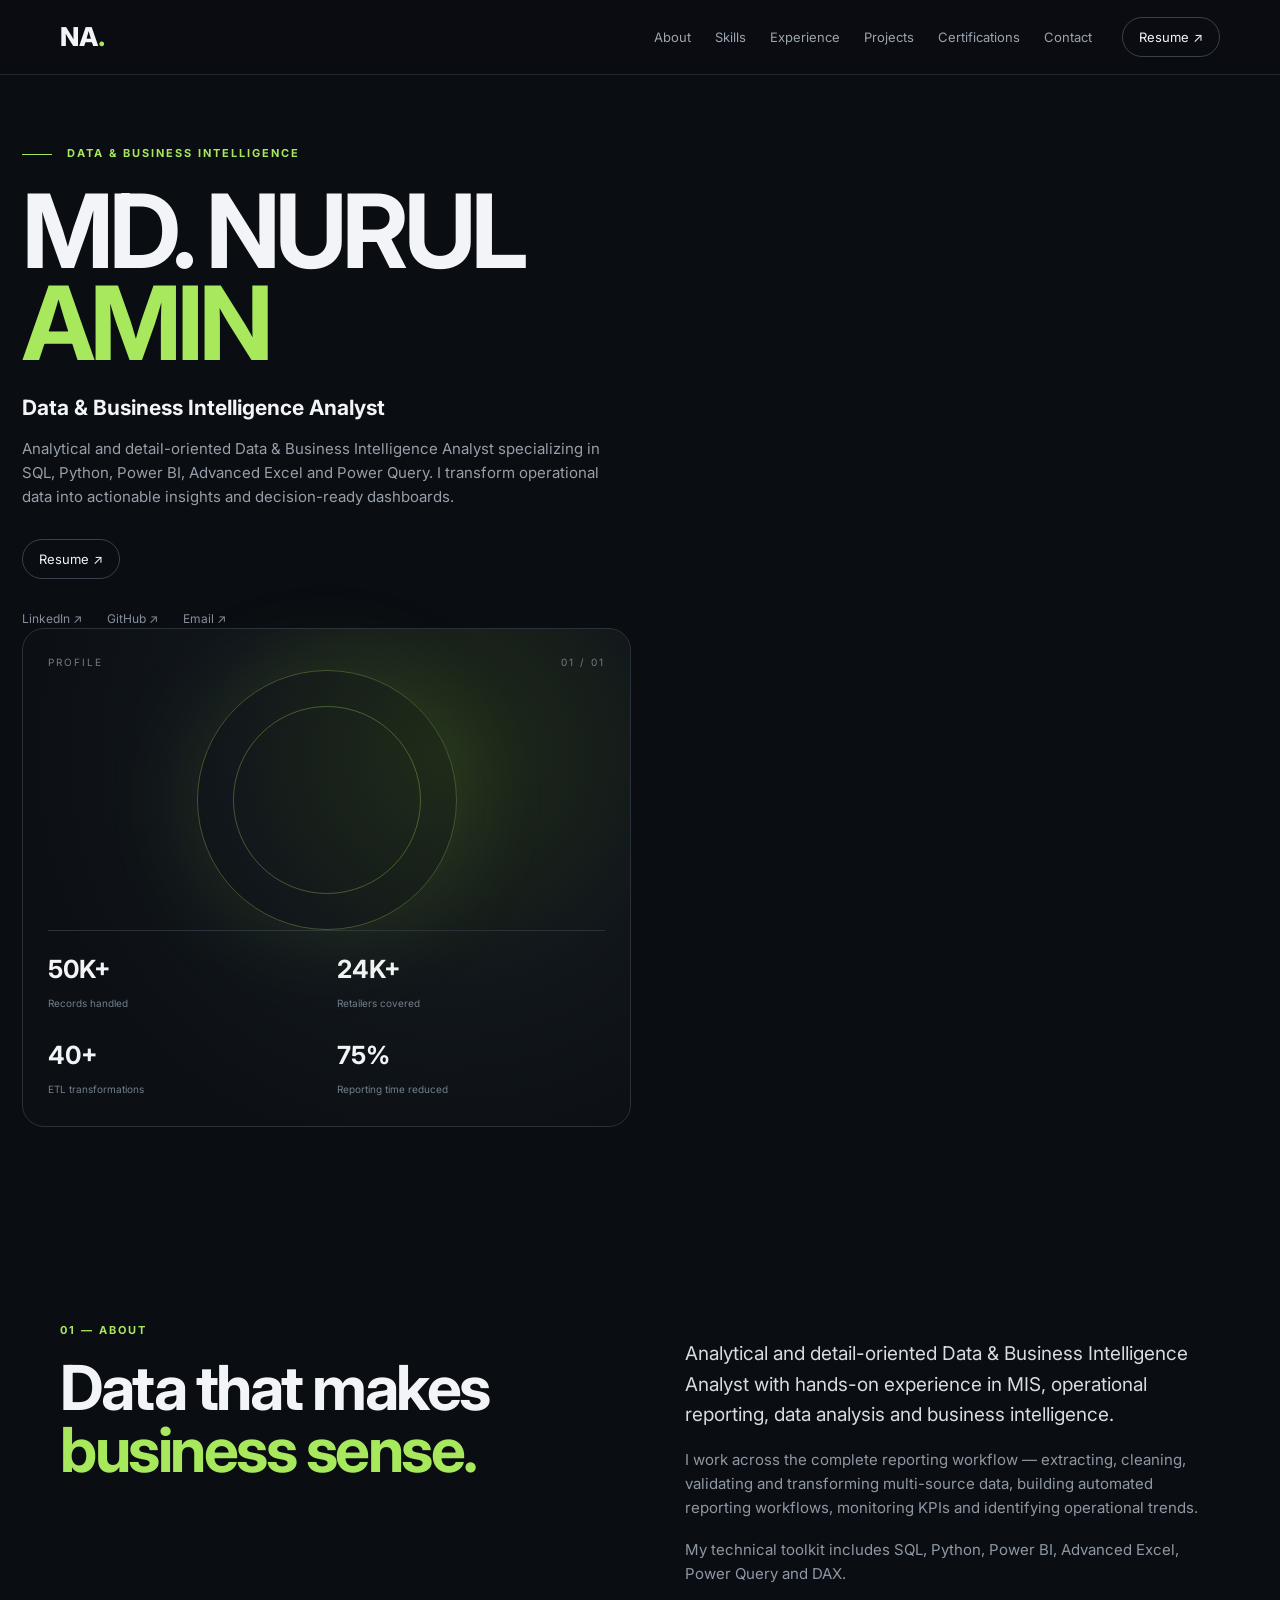
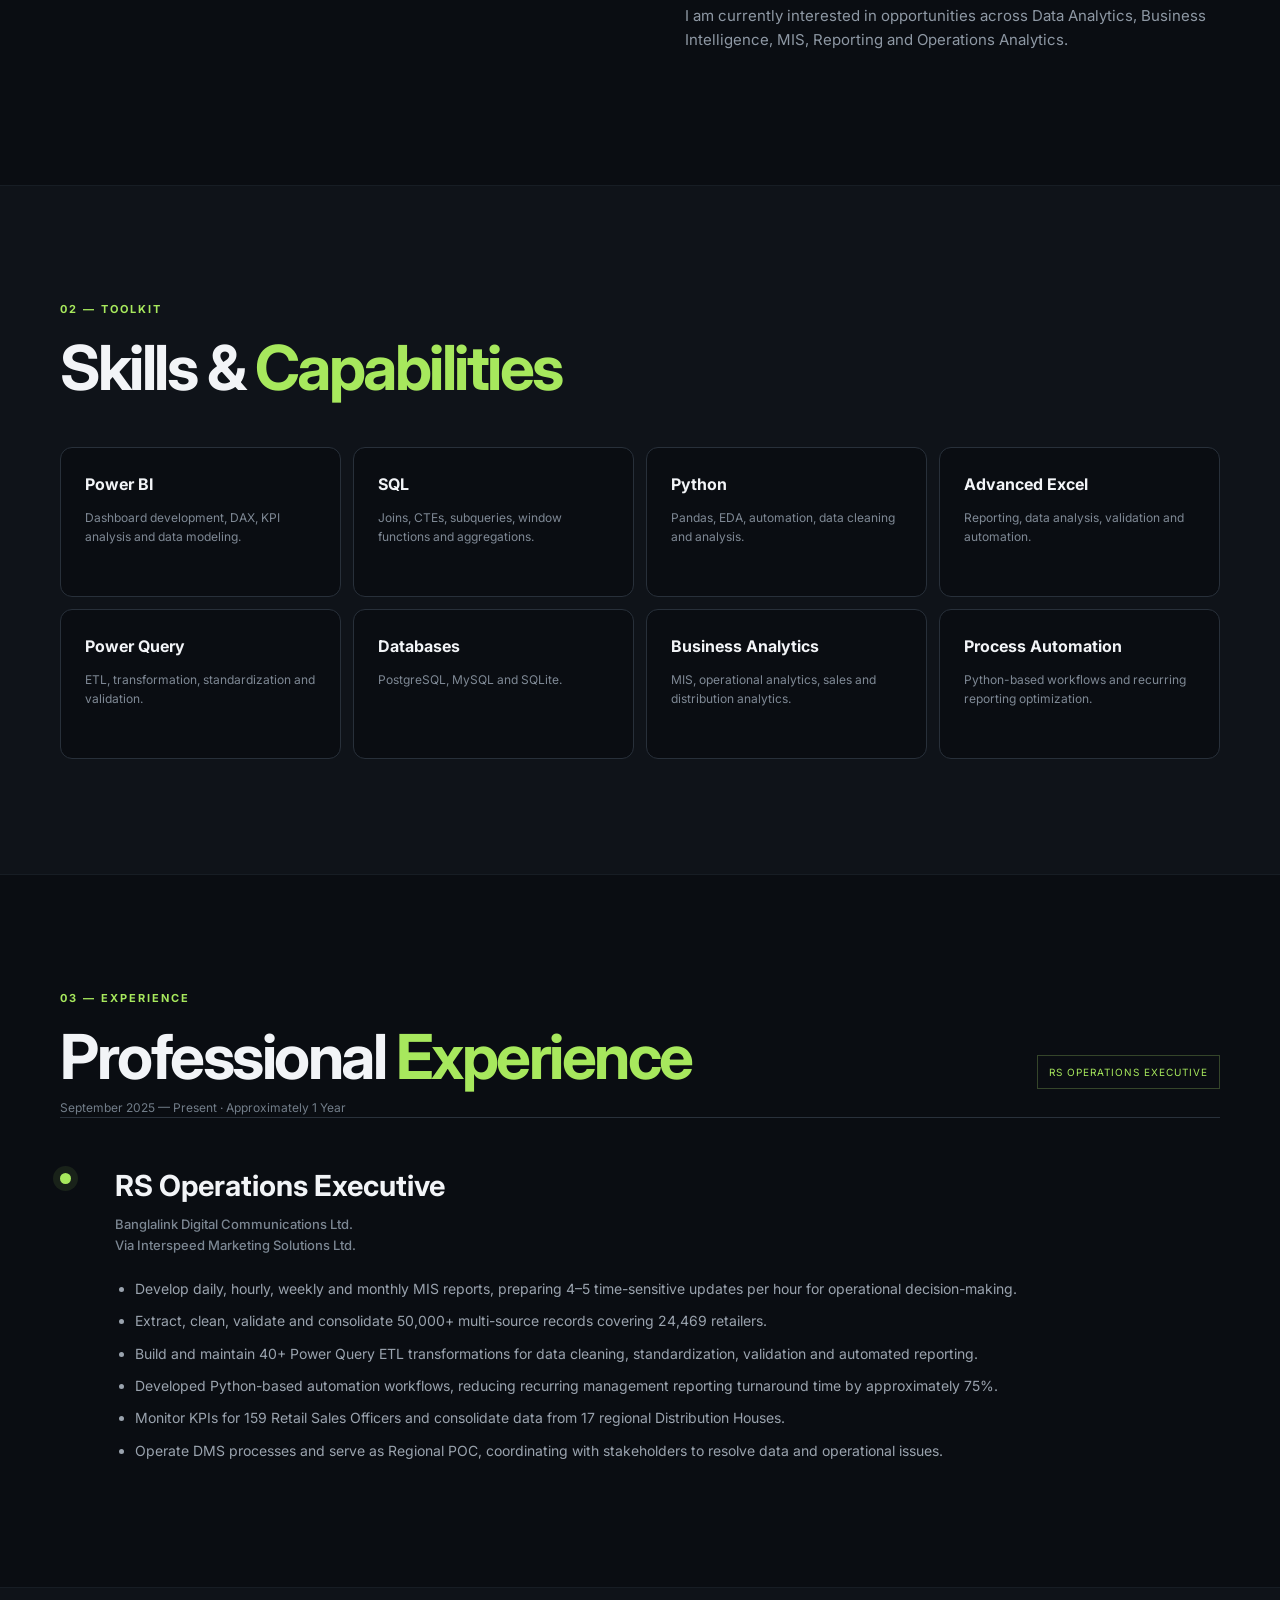
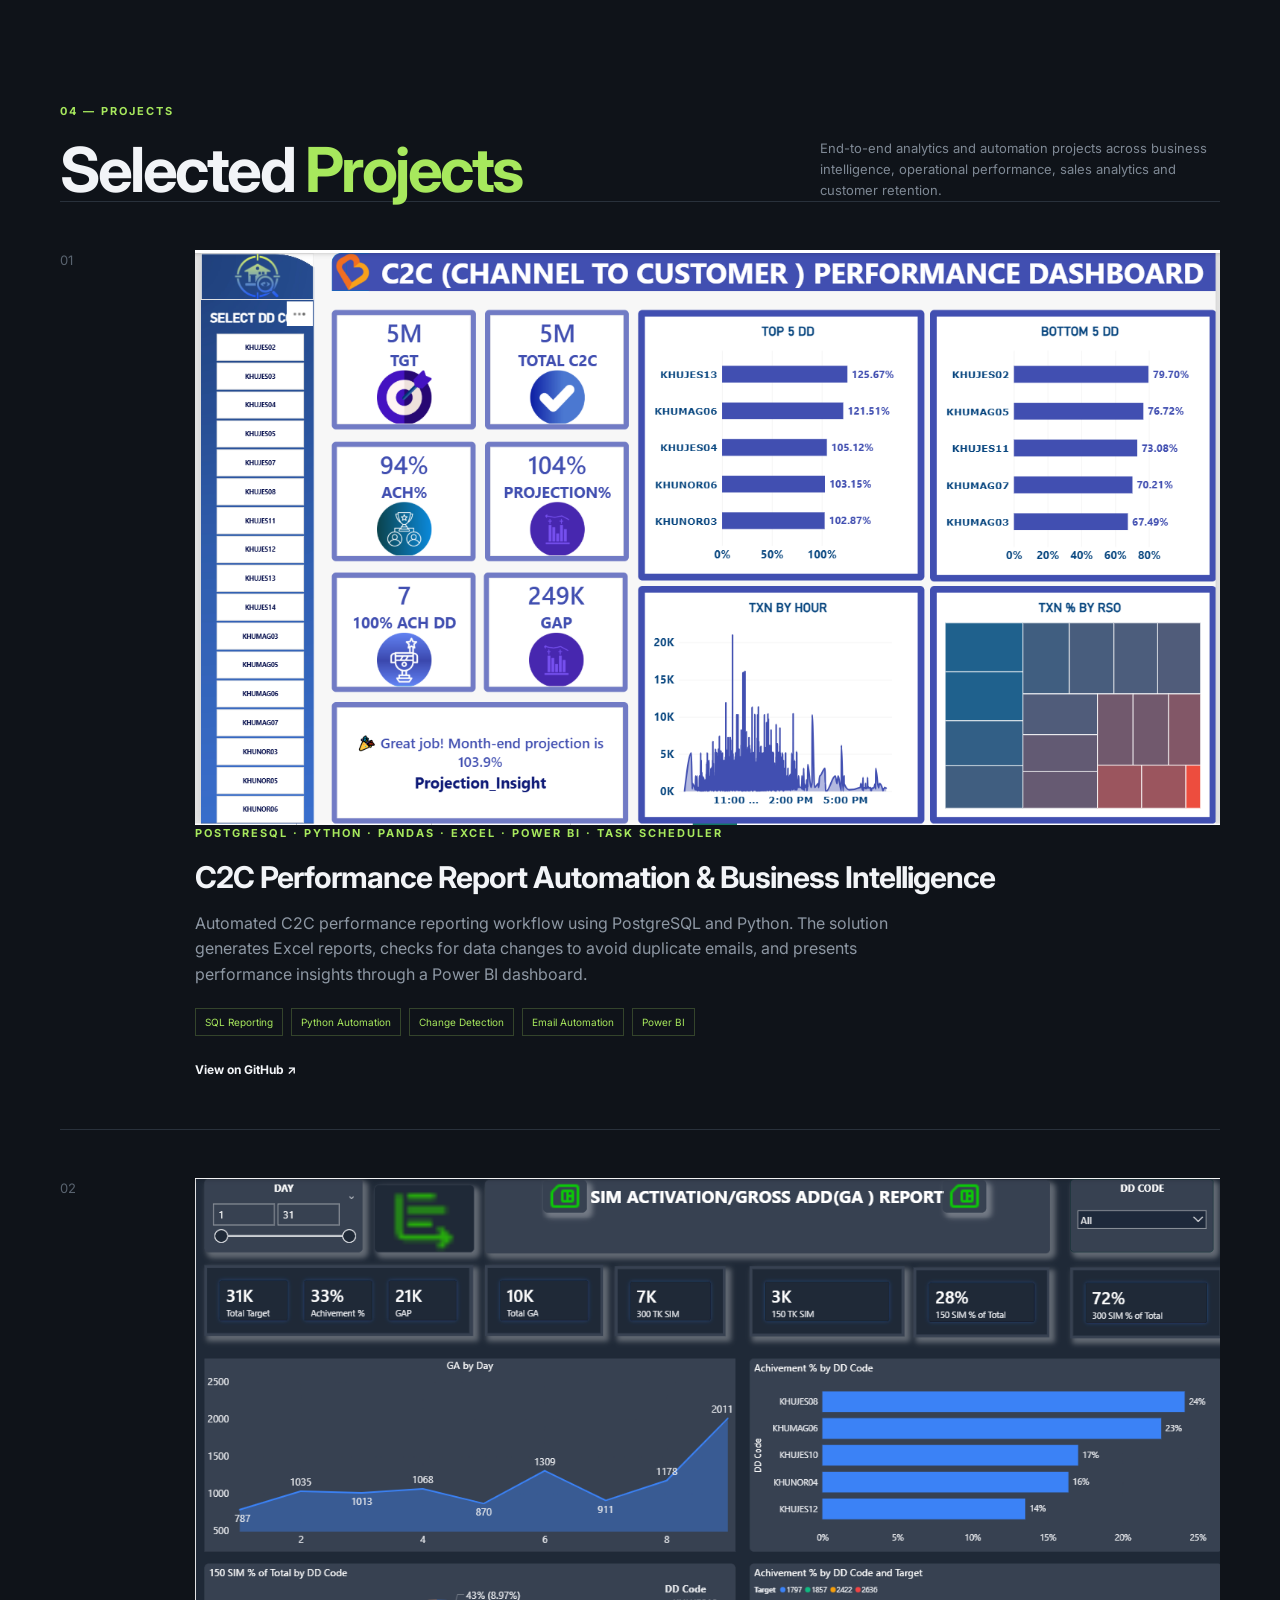
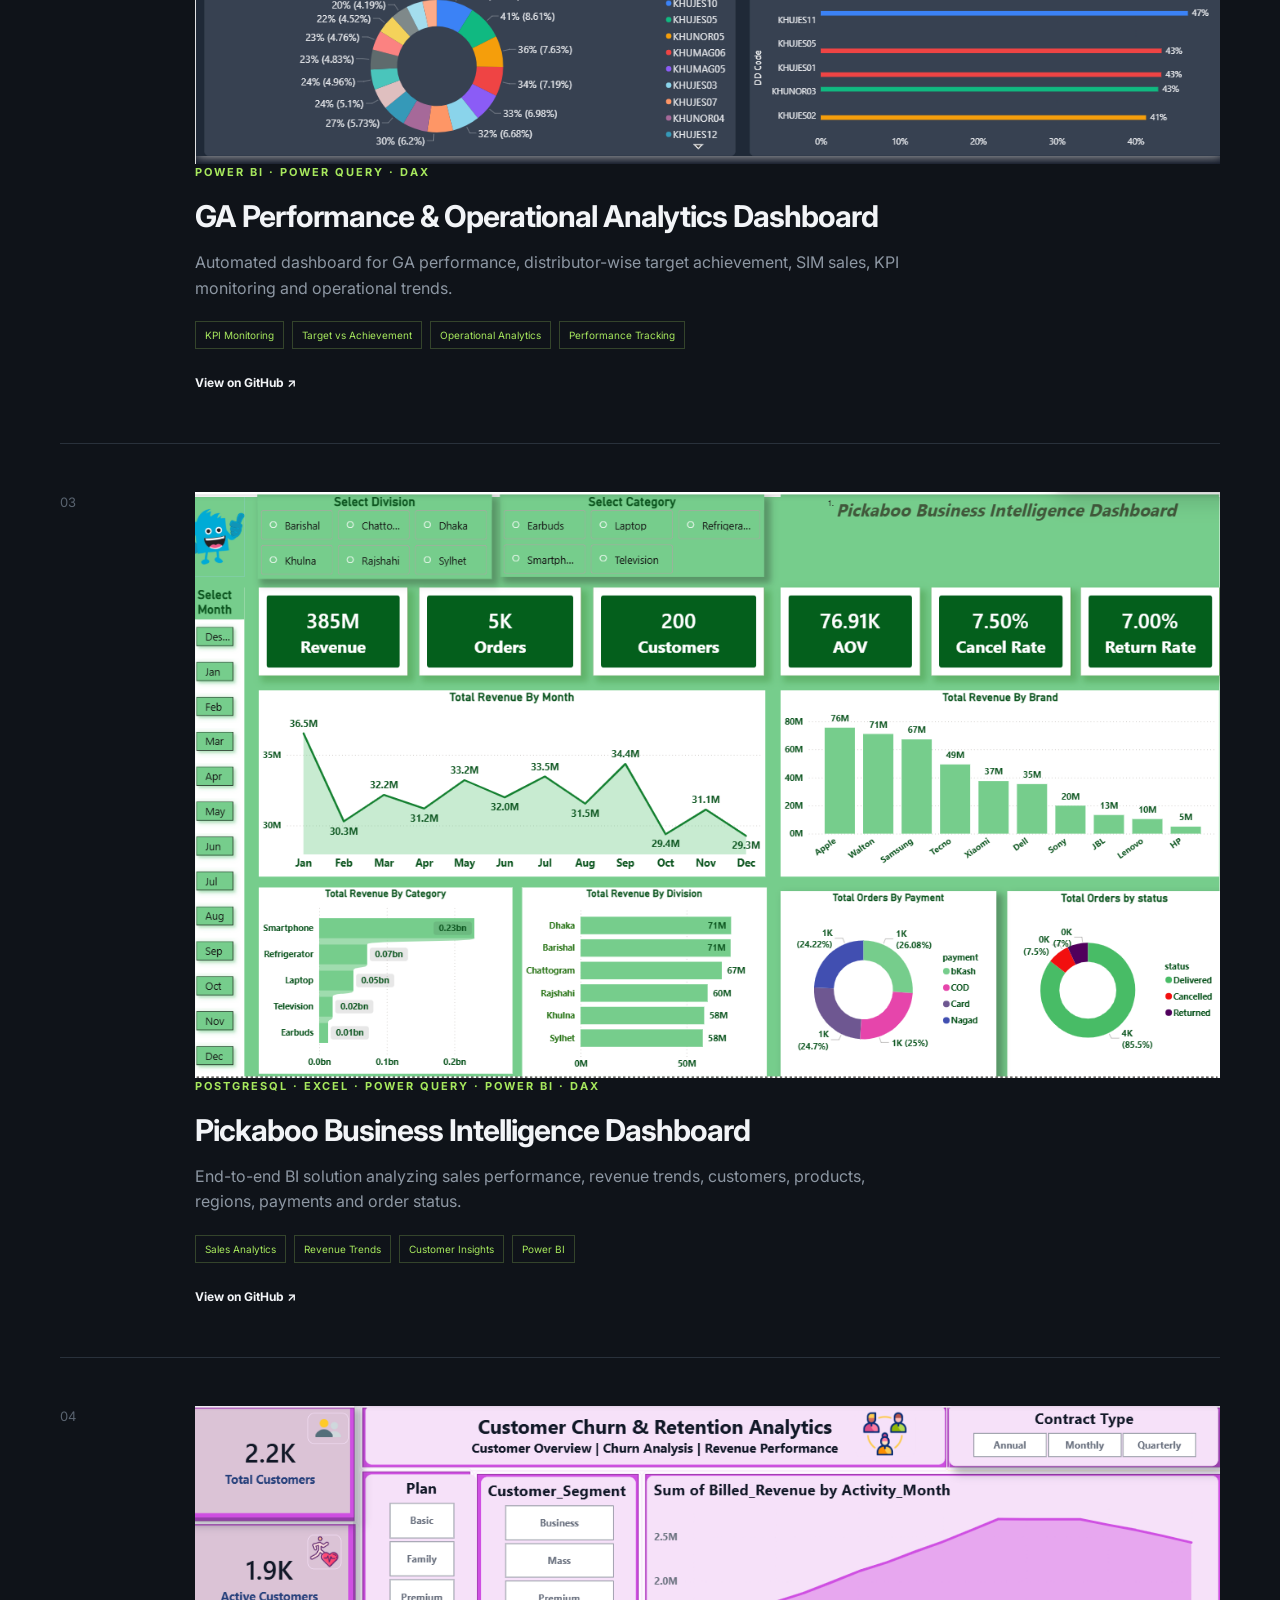
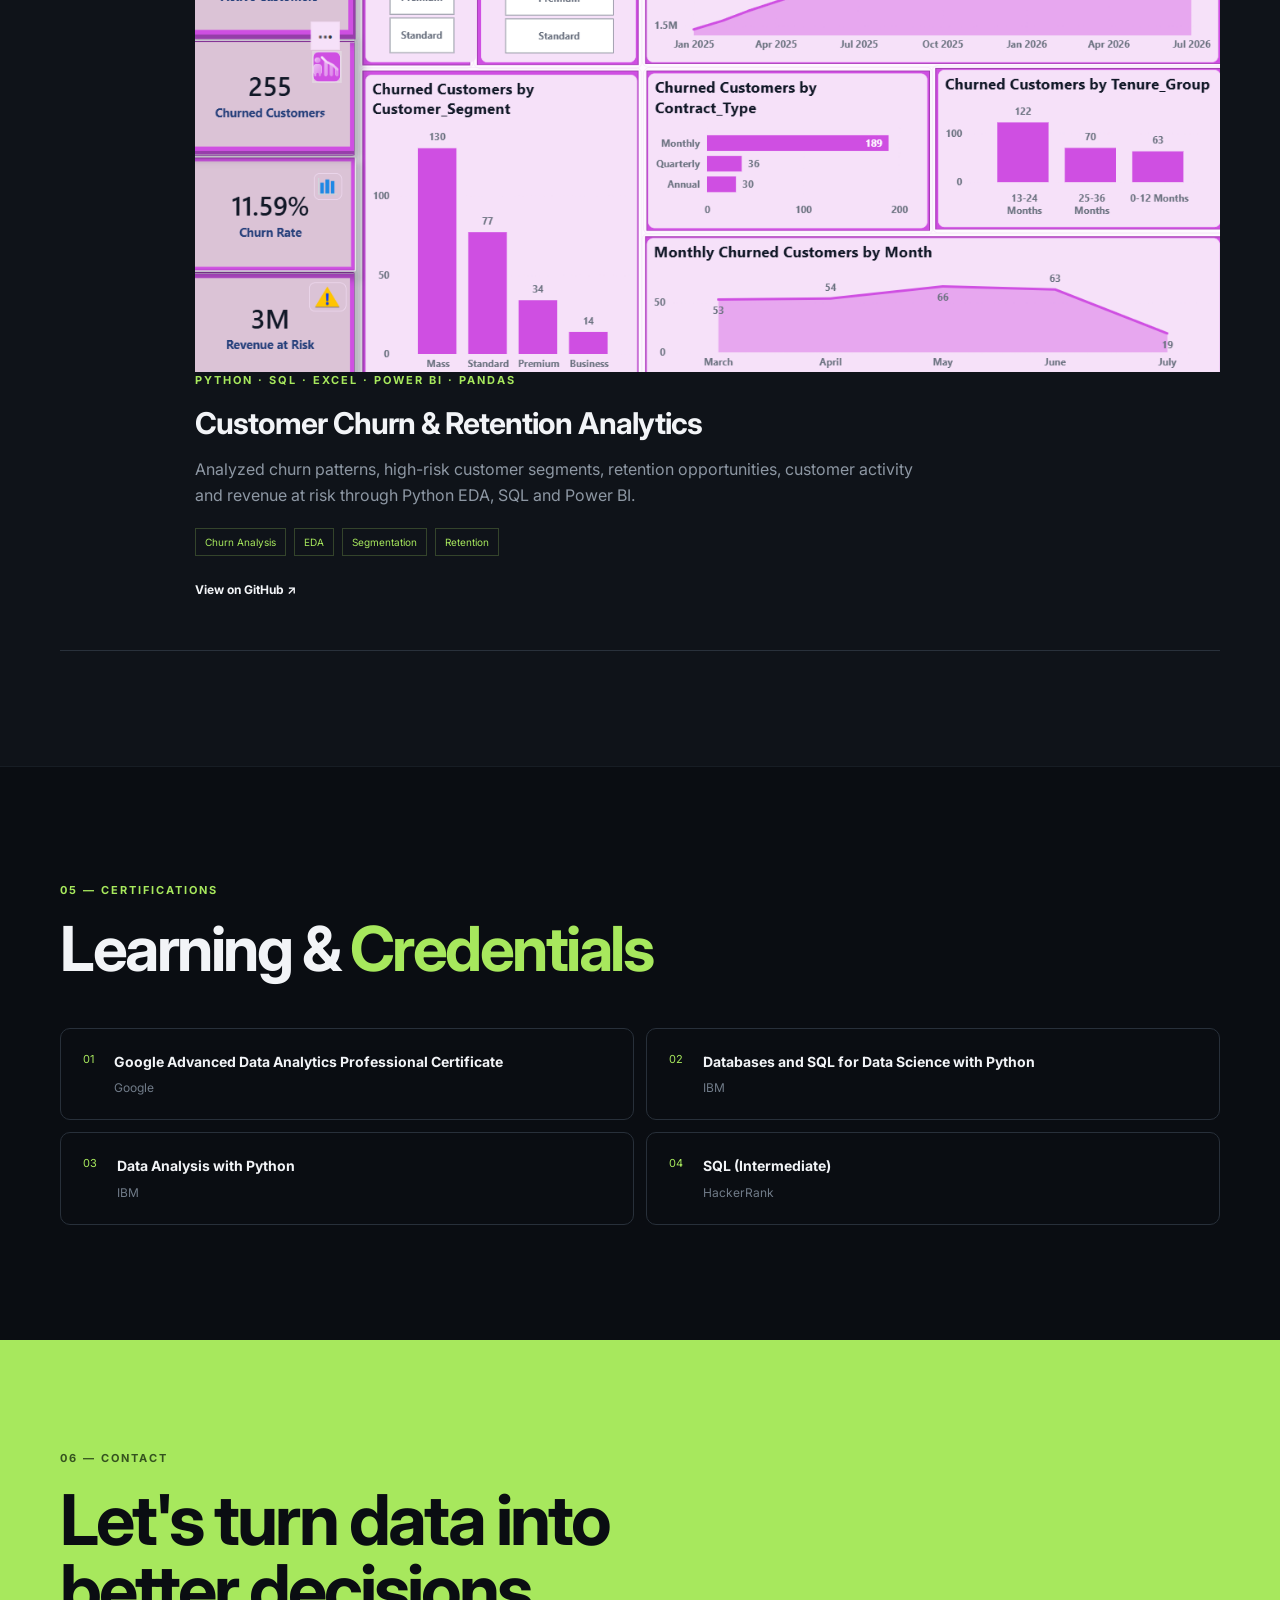
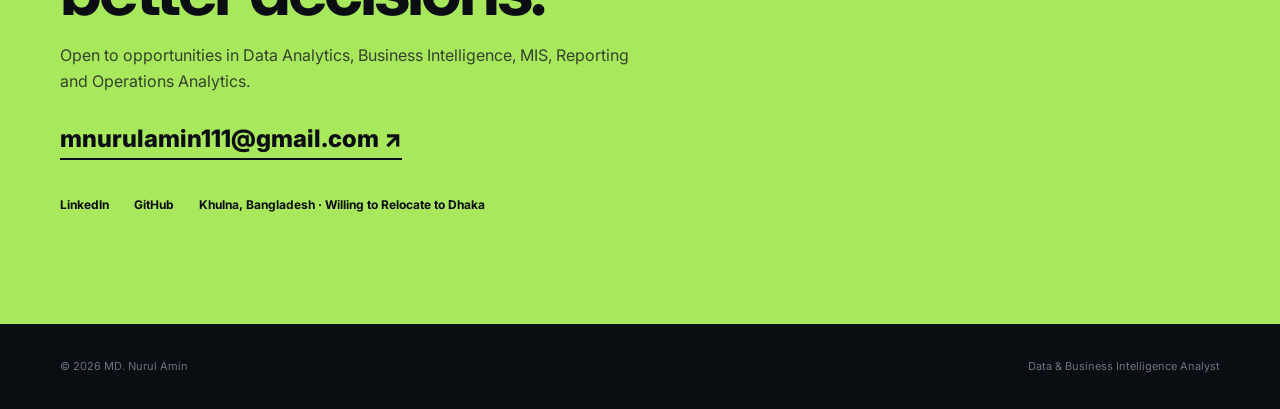
==== commit 3d8a19de: "Add files via upload" ====
--- a/index.html
+++ b/index.html
@@ -1,788 +1,790 @@
-
-<!DOCTYPE html>
-<html lang="en">
-<head>
-    <meta charset="UTF-8">
-    <meta name="viewport" content="width=device-width, initial-scale=1.0">
-
-    <title>MD. Nurul Amin | Data & Business Intelligence Analyst</title>
-
-    <meta name="description"
-        content="MD. Nurul Amin — Data & Business Intelligence Analyst skilled in Power BI, SQL, Python, Excel and Power Query.">
-
-    <link rel="preconnect" href="https://fonts.googleapis.com">
-    <link rel="preconnect" href="https://fonts.gstatic.com" crossorigin>
-
-    <link href="https://fonts.googleapis.com/css2?family=Inter:wght@400;500;600;700;800&display=swap"
-        rel="stylesheet">
-
-    <link rel="stylesheet" href="style.css">
-</head>
-
-<body>
-
-<!-- ================= NAVBAR ================= -->
-
-<header class="navbar">
-    <div class="container nav-container">
-
-        <a href="#home" class="logo">
-            NA<span>.</span>
-        </a>
-
-        <nav class="nav-links">
-            <a href="#about">About</a>
-            <a href="#skills">Skills</a>
-            <a href="#experience">Experience</a>
-            <a href="#projects">Projects</a>
-            <a href="#certifications">Certifications</a>
-            <a href="#contact">Contact</a>
-        </nav>
-
-        <a href="MD_NURUL_AMIN_DATA_ANALYST.pdf"
-           download
-           class="resume-btn">
-            Resume ↗
-        </a>
-
-    </div>
-</header>
-
-
-<!-- ================= HERO ================= -->
-
-<section id="home" class="hero">
-
-    <div class="container hero-grid">
-
-        <div class="hero-content">
-
-            <div class="eyebrow">
-                <span></span>
-                DATA & BUSINESS INTELLIGENCE
-            </div>
-
-            <h1>
-                MD. NURUL
-                <em>AMIN</em>
-            </h1>
-
-            <h2>
-                Data & Business Intelligence Analyst
-            </h2>
-
-            <p class="hero-description">
-                Analytical and detail-oriented Data & Business Intelligence Analyst
-                specializing in SQL, Python, Power BI, Advanced Excel and Power Query.
-                I transform operational data into actionable insights and
-                decision-ready dashboards.
-            </p>
-
-            <div class="hero-buttons">
-
-                <a href="MD_NURUL_AMIN_DATA_ANALYST.pdf"
-                   download
-                   class="resume-btn">
-                    Resume ↗
-                </a>
-
-            </div>
-
-            <div class="social-links">
-
-                <a href="https://www.linkedin.com/in/nurulamin111"
-                   target="_blank" rel="noopener noreferrer">
-                    LinkedIn ↗
-                </a>
-
-                <a href="https://github.com/mdsabuj-eng"
-                   target="_blank" rel="noopener noreferrer">
-                    GitHub ↗
-                </a>
-
-                <a href="mailto:mnurulamin111@gmail.com">
-                    Email ↗
-                </a>
-
-            </div>
-
-        </div>
-
-
-        <!-- RIGHT SIDE CARD -->
-
-        <div class="hero-card">
-
-            <div class="card-header">
-                <span>PROFILE</span>
-                <span>01 / 01</span>
-            </div>
-
-            <div class="data-orb"></div>
-
-            <div class="metrics">
-
-                <div class="metric">
-                    <strong>50K+</strong>
-                    <span>Records handled</span>
-                </div>
-
-                <div class="metric">
-                    <strong>24K+</strong>
-                    <span>Retailers covered</span>
-                </div>
-
-                <div class="metric">
-                    <strong>40+</strong>
-                    <span>ETL transformations</span>
-                </div>
-
-                <div class="metric">
-                    <strong>75%</strong>
-                    <span>Reporting time reduced</span>
-                </div>
-
-            </div>
-
-        </div>
-
-    </div>
-
-</section>
-
-
-<!-- ================= ABOUT ================= -->
-
-<section id="about" class="section">
-
-    <div class="container">
-
-        <div class="section-label">
-            01 — ABOUT
-        </div>
-
-        <div class="about-grid">
-
-            <div>
-
-                <h2>
-                    Data that makes
-                    <span>business sense.</span>
-                </h2>
-
-            </div>
-
-            <div class="about-text">
-
-                <p class="lead">
-                    Analytical and detail-oriented Data & Business Intelligence
-                    Analyst with hands-on experience in MIS, operational reporting,
-                    data analysis and business intelligence.
-                </p>
-
-                <p>
-                    I work across the complete reporting workflow — extracting,
-                    cleaning, validating and transforming multi-source data,
-                    building automated reporting workflows, monitoring KPIs
-                    and identifying operational trends.
-                </p>
-
-                <p>
-                    My technical toolkit includes SQL, Python, Power BI,
-                    Advanced Excel, Power Query and DAX.
-                </p>
-
-                <p>
-                    I am currently interested in opportunities across
-                    Data Analytics, Business Intelligence, MIS, Reporting
-                    and Operations Analytics.
-                </p>
-
-            </div>
-
-        </div>
-
-    </div>
-
-</section>
-
-
-<!-- ================= SKILLS ================= -->
-
-<section id="skills" class="section dark-section">
-
-    <div class="container">
-
-        <div class="section-label">
-            02 — TOOLKIT
-        </div>
-
-        <h2>
-            Skills &
-            <span>Capabilities</span>
-        </h2>
-
-        <div class="skills-grid">
-
-            <div class="skill-card">
-                <h3>Power BI</h3>
-                <p>
-                    Dashboard development, DAX,
-                    KPI analysis and data modeling.
-                </p>
-            </div>
-
-            <div class="skill-card">
-                <h3>SQL</h3>
-                <p>
-                    Joins, CTEs, subqueries,
-                    window functions and aggregations.
-                </p>
-            </div>
-
-            <div class="skill-card">
-                <h3>Python</h3>
-                <p>
-                    Pandas, EDA, automation,
-                    data cleaning and analysis.
-                </p>
-            </div>
-
-            <div class="skill-card">
-                <h3>Advanced Excel</h3>
-                <p>
-                    Reporting, data analysis,
-                    validation and automation.
-                </p>
-            </div>
-
-            <div class="skill-card">
-                <h3>Power Query</h3>
-                <p>
-                    ETL, transformation,
-                    standardization and validation.
-                </p>
-            </div>
-
-            <div class="skill-card">
-                <h3>Databases</h3>
-                <p>
-                    PostgreSQL, MySQL and SQLite.
-                </p>
-            </div>
-
-            <div class="skill-card">
-                <h3>Business Analytics</h3>
-                <p>
-                    MIS, operational analytics,
-                    sales and distribution analytics.
-                </p>
-            </div>
-
-            <div class="skill-card">
-                <h3>Process Automation</h3>
-                <p>
-                    Python-based workflows and
-                    recurring reporting optimization.
-                </p>
-            </div>
-
-        </div>
-
-    </div>
-
-</section>
-
-
-<!-- ================= EXPERIENCE ================= -->
-
-<section id="experience" class="section">
-
-    <div class="container">
-
-        <div class="section-label">
-            03 — EXPERIENCE
-        </div>
-
-        <div class="experience-header">
-
-            <div>
-
-                <h2>
-                    Professional
-                    <span>Experience</span>
-                </h2>
-
-                <p class="muted">
-                    September 2025 — Present
-                </p>
-
-            </div>
-
-            <div class="role-tag">
-                RS OPERATIONS EXECUTIVE
-            </div>
-
-        </div>
-
-
-        <div class="experience">
-
-            <div class="timeline-dot"></div>
-
-            <div>
-
-                <h3>
-                    RS Operations Executive
-                </h3>
-
-                <h4>
-                    Banglalink Digital Communications Ltd.
-                    <br>
-                    Via Interspeed Marketing Solutions Ltd.
-                </h4>
-
-                <ul>
-
-                    <li>
-                        Develop daily, hourly, weekly and monthly MIS reports,
-                        preparing 4–5 time-sensitive updates per hour for
-                        operational decision-making.
-                    </li>
-
-                    <li>
-                        Extract, clean, validate and consolidate
-                        50,000+ multi-source records covering
-                        24,469 retailers.
-                    </li>
-
-                    <li>
-                        Build and maintain 40+ Power Query ETL transformations
-                        for data cleaning, standardization, validation
-                        and automated reporting.
-                    </li>
-
-                    <li>
-                        Developed Python-based automation workflows,
-                        reducing recurring management reporting
-                        turnaround time by approximately 75%.
-                    </li>
-
-                    <li>
-                        Monitor KPIs for 159 Retail Sales Officers
-                        and consolidate data from 17 regional
-                        Distribution Houses.
-                    </li>
-
-                    <li>
-                        Operate DMS processes and serve as Regional POC,
-                        coordinating with stakeholders to resolve
-                        data and operational issues.
-                    </li>
-
-                </ul>
-
-            </div>
-
-        </div>
-
-    </div>
-
-</section>
-
-
-<!-- ================= PROJECTS ================= -->
-
-<section id="projects" class="section dark-section">
-
-    <div class="container">
-
-        <div class="section-label">
-            04 — PROJECTS
-        </div>
-
-        <div class="projects-header">
-
-            <h2>
-                Selected
-                <span>Projects</span>
-            </h2>
-
-            <p>
-                End-to-end analytics projects across
-                Business Intelligence, reporting automation,
-                customer analytics and operational performance.
-            </p>
-
-        </div>
-
-
-        <!-- PROJECT 01: C2C AUTOMATION -->
-
-        <article class="project">
-
-            <div class="project-number">
-                01
-            </div>
-
-            <div>
-
-                <div class="project-tools">
-                    POSTGRESQL · SQL · PYTHON · PANDAS · EXCEL · GMAIL · POWER BI
-                </div>
-
-                <h3>
-                    C2C Performance Report Automation & Business Intelligence
-                </h3>
-
-                <p>
-                    Developed an automated C2C performance reporting solution
-                    using PostgreSQL, SQL and Python. The workflow generates
-                    Excel reports, detects data changes using SHA-256 hashing,
-                    and sends email notifications only when report data changes.
-                    Connected PostgreSQL with Power BI Desktop to visualize
-                    C2C targets, actual performance and achievement percentages
-                    through an interactive dashboard.
-                </p>
-
-                <!-- C2C DASHBOARD SCREENSHOT -->
-
-                <div class="project-image-wrap">
-                    <img
-                        src="assets/images/c2c-dashboard.png"
-                        alt="C2C Performance Power BI Dashboard"
-                        class="project-image"
-                        loading="lazy"
-                    >
-                </div>
-
-                <div class="chips">
-                    <span>SQL & PostgreSQL</span>
-                    <span>Python Automation</span>
-                    <span>Excel Reporting</span>
-                    <span>Email Automation</span>
-                    <span>Power BI Dashboard</span>
-                </div>
-
-                <a
-                    href="https://github.com/mdsabuj-eng/c2c-performance-report-automation"
-                    target="_blank"
-                    rel="noopener noreferrer"
-                    class="project-link"
-                >
-                    View Project on GitHub ↗
-                </a>
-
-            </div>
-
-        </article>
-
-
-        <!-- PROJECT 02: GA PERFORMANCE -->
-
-        <article class="project">
-
-            <div class="project-number">
-                02
-            </div>
-
-            <div>
-
-                <div class="project-tools">
-                    POWER BI · POWER QUERY · DAX
-                </div>
-
-                <h3>
-                    GA Performance & Operational Analytics Dashboard
-                </h3>
-
-                <p>
-                    Developed a dashboard for GA performance monitoring,
-                    distributor-wise target achievement, SIM sales,
-                    KPI tracking and operational trend analysis.
-                </p>
-
-                <div class="chips">
-                    <span>KPI Monitoring</span>
-                    <span>Target vs Achievement</span>
-                    <span>Operational Analytics</span>
-                    <span>Power BI</span>
-                </div>
-
-                <a
-                    href="https://github.com/mdsabuj-eng/powerbi-ga-performance-dashboard"
-                    target="_blank"
-                    rel="noopener noreferrer"
-                    class="project-link"
-                >
-                    View Project on GitHub ↗
-                </a>
-
-            </div>
-
-        </article>
-
-
-        <!-- PROJECT 03: PICKABOO BI -->
-
-        <article class="project">
-
-            <div class="project-number">
-                03
-            </div>
-
-            <div>
-
-                <div class="project-tools">
-                    POSTGRESQL · EXCEL · POWER QUERY · POWER BI · DAX
-                </div>
-
-                <h3>
-                    Pickaboo Business Intelligence Dashboard
-                </h3>
-
-                <p>
-                    End-to-end BI solution analyzing sales performance,
-                    revenue trends, customers, products, regions,
-                    payments and order status.
-                </p>
-
-                <div class="chips">
-                    <span>Sales Analytics</span>
-                    <span>Revenue Trends</span>
-                    <span>Customer Insights</span>
-                    <span>Power BI</span>
-                </div>
-
-                <a
-                    href="https://github.com/mdsabuj-eng"
-                    target="_blank"
-                    rel="noopener noreferrer"
-                    class="project-link"
-                >
-                    View on GitHub ↗
-                </a>
-
-            </div>
-
-        </article>
-
-
-        <!-- PROJECT 04: CUSTOMER CHURN -->
-
-        <article class="project">
-
-            <div class="project-number">
-                04
-            </div>
-
-            <div>
-
-                <div class="project-tools">
-                    PYTHON · SQL · EXCEL · POWER BI · PANDAS
-                </div>
-
-                <h3>
-                    Customer Churn & Retention Analytics
-                </h3>
-
-                <p>
-                    Analyzed churn patterns, high-risk customer segments,
-                    retention opportunities, customer activity and
-                    revenue at risk through Python EDA, SQL and Power BI.
-                </p>
-
-                <div class="chips">
-                    <span>Churn Analysis</span>
-                    <span>EDA</span>
-                    <span>Segmentation</span>
-                    <span>Retention</span>
-                </div>
-
-                <a
-                    href="https://github.com/mdsabuj-eng"
-                    target="_blank"
-                    rel="noopener noreferrer"
-                    class="project-link"
-                >
-                    View on GitHub ↗
-                </a>
-
-            </div>
-
-        </article>
-
-    </div>
-
-</section>
-
-
-<!-- ================= CERTIFICATIONS ================= -->
-
-<section id="certifications" class="section">
-
-    <div class="container">
-
-        <div class="section-label">
-            05 — CERTIFICATIONS
-        </div>
-
-        <h2>
-            Learning &
-            <span>Credentials</span>
-        </h2>
-
-        <div class="cert-grid">
-
-            <div class="cert-card">
-                <span>01</span>
-                <div>
-                    <h3>
-                        <a
-                            href="https://coursera.org/share/7425618217d7c2b7979821ec92136225"
-                            target="_blank"
-                            rel="noopener noreferrer"
-                        >
-                            Google Advanced Data Analytics Professional Certificate
-                        </a>
-                    </h3>
-                    <p>Google</p>
-                </div>
-            </div>
-
-            <div class="cert-card">
-                <span>02</span>
-                <div>
-                    <h3>
-                        <a
-                            href="https://coursera.org/share/7338da13b63ae41607de331b81ad40c7"
-                            target="_blank"
-                            rel="noopener noreferrer"
-                        >
-                            Databases and SQL for Data Science with Python
-                        </a>
-                    </h3>
-                    <p>IBM</p>
-                </div>
-            </div>
-
-            <div class="cert-card">
-                <span>03</span>
-                <div>
-                    <h3>
-                        <a
-                            href="https://coursera.org/share/28cddd5ea0fe11d15a710c71a01d8fd0"
-                            target="_blank"
-                            rel="noopener noreferrer"
-                        >
-                            Data Analysis with Python
-                        </a>
-                    </h3>
-                    <p>IBM</p>
-                </div>
-            </div>
-
-            <div class="cert-card">
-                <span>04</span>
-                <div>
-                    <h3>
-                        <a
-                            href="https://www.hackerrank.com/certificates/e159f999da6f"
-                            target="_blank"
-                            rel="noopener noreferrer"
-                        >
-                            SQL (Intermediate)
-                        </a>
-                    </h3>
-                    <p>HackerRank</p>
-                </div>
-            </div>
-
-        </div>
-
-    </div>
-
-</section>
-
-
-<!-- ================= CONTACT ================= -->
-
-<section id="contact" class="contact">
-
-    <div class="container">
-
-        <div class="section-label">
-            06 — CONTACT
-        </div>
-
-        <h2>
-            Let's turn data into
-            <br>
-            better decisions.
-        </h2>
-
-        <p>
-            Open to opportunities in Data Analytics,
-            Business Intelligence, MIS, Reporting
-            and Operations Analytics.
-        </p>
-
-        <a
-            href="mailto:mnurulamin111@gmail.com"
-            class="email"
-        >
-            mnurulamin111@gmail.com ↗
-        </a>
-
-        <div class="contact-links">
-
-            <a
-                href="https://www.linkedin.com/in/nurulamin111"
-                target="_blank"
-                rel="noopener noreferrer"
-            >
-                LinkedIn
-            </a>
-
-            <a
-                href="https://github.com/mdsabuj-eng"
-                target="_blank"
-                rel="noopener noreferrer"
-            >
-                GitHub
-            </a>
-
-            <span>
-                Khulna, Bangladesh · Willing to Relocate to Dhaka
-            </span>
-
-        </div>
-
-    </div>
-
-</section>
-
-
-<!-- ================= FOOTER ================= -->
-
-<footer>
-
-    <div class="container footer-content">
-
-        <span>
-            © 2026 MD. Nurul Amin
-        </span>
-
-        <span>
-            Data & Business Intelligence Analyst
-        </span>
-
-    </div>
-
-</footer>
-
-
-<script src="script.js"></script>
-
-</body>
-</html>
+<!DOCTYPE html>
+<html lang="en">
+<head>
+    <meta charset="UTF-8">
+    <meta name="viewport" content="width=device-width, initial-scale=1.0">
+
+    <title>MD. Nurul Amin | Data & Business Intelligence Analyst</title>
+
+    <meta name="description"
+        content="MD. Nurul Amin — Data & Business Intelligence Analyst skilled in Power BI, SQL, Python, Excel and Power Query.">
+
+    <link rel="preconnect" href="https://fonts.googleapis.com">
+    <link rel="preconnect" href="https://fonts.gstatic.com" crossorigin>
+
+    <link href="https://fonts.googleapis.com/css2?family=Inter:wght@400;500;600;700;800&display=swap"
+        rel="stylesheet">
+
+    <link rel="stylesheet" href="style.css">
+</head>
+
+<body>
+
+<!-- ================= NAVBAR ================= -->
+
+<header class="navbar">
+    <div class="container nav-container">
+
+        <a href="#home" class="logo">
+            NA<span>.</span>
+        </a>
+
+        <nav class="nav-links">
+            <a href="#about">About</a>
+            <a href="#skills">Skills</a>
+            <a href="#experience">Experience</a>
+            <a href="#projects">Projects</a>
+            <a href="#certifications">Certifications</a>
+            <a href="#contact">Contact</a>
+        </nav>
+
+        <a 
+    href="MD_NURUL_AMIN_DATA_ANALYST.pdf" 
+    download
+    class="resume-btn" 
+> 
+    Resume ↗ 
+</a>
+
+    </div>
+</header>
+
+
+<!-- ================= HERO ================= -->
+
+<section id="home" class="hero">
+
+    <div class="container hero-grid">
+
+        <div class="hero-content">
+
+            <div class="eyebrow">
+                <span></span>
+                DATA & BUSINESS INTELLIGENCE
+            </div>
+
+            <h1>
+                MD. NURUL
+                <em>AMIN</em>
+            </h1>
+
+            <h2>
+                Data & Business Intelligence Analyst
+            </h2>
+
+            <p class="hero-description">
+                Analytical and detail-oriented Data & Business Intelligence Analyst
+                specializing in SQL, Python, Power BI, Advanced Excel and Power Query.
+                I transform operational data into actionable insights and
+                decision-ready dashboards.
+            </p>
+
+            <div class="hero-buttons">
+
+   <a 
+    href="MD_NURUL_AMIN_DATA_ANALYST.pdf" 
+    download
+    class="resume-btn" 
+> 
+    Resume ↗ 
+</a>
+
+            </div>
+
+            <div class="social-links">
+
+                <a
+                    href="https://www.linkedin.com/in/nurulamin111"
+                    target="_blank"
+                >
+                    LinkedIn ↗
+                </a>
+
+                <a
+                    href="https://github.com/mdsabuj-eng"
+                    target="_blank"
+                >
+                    GitHub ↗
+                </a>
+
+                <a href="mailto:mnurulamin111@gmail.com">
+                    Email ↗
+                </a>
+
+            </div>
+
+        </div>
+
+
+        <!-- RIGHT SIDE CARD -->
+
+        <div class="hero-card">
+
+            <div class="card-header">
+                <span>PROFILE</span>
+                <span>01 / 01</span>
+            </div>
+
+            <div class="data-orb"></div>
+
+            <div class="metrics">
+
+                <div class="metric">
+                    <strong>50K+</strong>
+                    <span>Records handled</span>
+                </div>
+
+                <div class="metric">
+                    <strong>24K+</strong>
+                    <span>Retailers covered</span>
+                </div>
+
+                <div class="metric">
+                    <strong>40+</strong>
+                    <span>ETL transformations</span>
+                </div>
+
+                <div class="metric">
+                    <strong>75%</strong>
+                    <span>Reporting time reduced</span>
+                </div>
+
+            </div>
+
+        </div>
+
+    </div>
+
+</section>
+
+
+<!-- ================= ABOUT ================= -->
+
+<section id="about" class="section">
+
+    <div class="container">
+
+        <div class="section-label">
+            01 — ABOUT
+        </div>
+
+        <div class="about-grid">
+
+            <div>
+
+                <h2>
+                    Data that makes
+                    <span>business sense.</span>
+                </h2>
+
+            </div>
+
+            <div class="about-text">
+
+                <p class="lead">
+                    Analytical and detail-oriented Data & Business Intelligence
+                    Analyst with hands-on experience in MIS, operational reporting,
+                    data analysis and business intelligence.
+                </p>
+
+                <p>
+                    I work across the complete reporting workflow — extracting,
+                    cleaning, validating and transforming multi-source data,
+                    building automated reporting workflows, monitoring KPIs
+                    and identifying operational trends.
+                </p>
+
+                <p>
+                    My technical toolkit includes SQL, Python, Power BI,
+                    Advanced Excel, Power Query and DAX.
+                </p>
+
+                <p>
+                    I am currently interested in opportunities across
+                    Data Analytics, Business Intelligence, MIS, Reporting
+                    and Operations Analytics.
+                </p>
+
+            </div>
+
+        </div>
+
+    </div>
+
+</section>
+
+
+<!-- ================= SKILLS ================= -->
+
+<section id="skills" class="section dark-section">
+
+    <div class="container">
+
+        <div class="section-label">
+            02 — TOOLKIT
+        </div>
+
+        <h2>
+            Skills &
+            <span>Capabilities</span>
+        </h2>
+
+
+        <div class="skills-grid">
+
+            <div class="skill-card">
+                <h3>Power BI</h3>
+                <p>
+                    Dashboard development, DAX,
+                    KPI analysis and data modeling.
+                </p>
+            </div>
+
+            <div class="skill-card">
+                <h3>SQL</h3>
+                <p>
+                    Joins, CTEs, subqueries,
+                    window functions and aggregations.
+                </p>
+            </div>
+
+            <div class="skill-card">
+                <h3>Python</h3>
+                <p>
+                    Pandas, EDA, automation,
+                    data cleaning and analysis.
+                </p>
+            </div>
+
+            <div class="skill-card">
+                <h3>Advanced Excel</h3>
+                <p>
+                    Reporting, data analysis,
+                    validation and automation.
+                </p>
+            </div>
+
+            <div class="skill-card">
+                <h3>Power Query</h3>
+                <p>
+                    ETL, transformation,
+                    standardization and validation.
+                </p>
+            </div>
+
+            <div class="skill-card">
+                <h3>Databases</h3>
+                <p>
+                    PostgreSQL, MySQL and SQLite.
+                </p>
+            </div>
+
+            <div class="skill-card">
+                <h3>Business Analytics</h3>
+                <p>
+                    MIS, operational analytics,
+                    sales and distribution analytics.
+                </p>
+            </div>
+
+            <div class="skill-card">
+                <h3>Process Automation</h3>
+                <p>
+                    Python-based workflows and
+                    recurring reporting optimization.
+                </p>
+            </div>
+
+        </div>
+
+    </div>
+
+</section>
+
+
+<!-- ================= EXPERIENCE ================= -->
+
+<section id="experience" class="section">
+
+    <div class="container">
+
+        <div class="section-label">
+            03 — EXPERIENCE
+        </div>
+
+        <div class="experience-header">
+
+            <div>
+
+                <h2>
+                    Professional
+                    <span>Experience</span>
+                </h2>
+
+                <p class="muted">
+                    September 2025 — Present · Approximately 1 Year
+                </p>
+
+            </div>
+
+            <div class="role-tag">
+                RS OPERATIONS EXECUTIVE
+            </div>
+
+        </div>
+
+
+        <div class="experience">
+
+            <div class="timeline-dot"></div>
+
+            <div>
+
+                <h3>
+                    RS Operations Executive
+                </h3>
+
+                <h4>
+                    Banglalink Digital Communications Ltd.
+                    <br>
+                    Via Interspeed Marketing Solutions Ltd.
+                </h4>
+
+                <ul>
+
+                    <li>
+                        Develop daily, hourly, weekly and monthly MIS reports,
+                        preparing 4–5 time-sensitive updates per hour for
+                        operational decision-making.
+                    </li>
+
+                    <li>
+                        Extract, clean, validate and consolidate
+                        50,000+ multi-source records covering
+                        24,469 retailers.
+                    </li>
+
+                    <li>
+                        Build and maintain 40+ Power Query ETL transformations
+                        for data cleaning, standardization, validation
+                        and automated reporting.
+                    </li>
+
+                    <li>
+                        Developed Python-based automation workflows,
+                        reducing recurring management reporting
+                        turnaround time by approximately 75%.
+                    </li>
+
+                    <li>
+                        Monitor KPIs for 159 Retail Sales Officers
+                        and consolidate data from 17 regional
+                        Distribution Houses.
+                    </li>
+
+                    <li>
+                        Operate DMS processes and serve as Regional POC,
+                        coordinating with stakeholders to resolve
+                        data and operational issues.
+                    </li>
+
+                </ul>
+
+            </div>
+
+        </div>
+
+    </div>
+
+</section>
+
+
+<!-- ================= PROJECTS ================= -->
+
+<section id="projects" class="section dark-section">
+
+    <div class="container">
+
+        <div class="section-label">
+            04 — PROJECTS
+        </div>
+
+        <div class="projects-header">
+
+            <h2>
+                Selected
+                <span>Projects</span>
+            </h2>
+
+            <p>
+                End-to-end analytics and automation projects across
+                business intelligence, operational performance,
+                sales analytics and customer retention.
+            </p>
+
+        </div>
+
+
+        <!-- PROJECT 01 — C2C AUTOMATION -->
+
+        <article class="project">
+
+            <div class="project-number">
+                01
+            </div>
+
+            <div>
+
+                <img
+                    src="assets/images/c2c-dashboard.png"
+                    alt="C2C Performance Report Automation and Business Intelligence Dashboard"
+                    class="project-image"
+                >
+
+                <div class="project-tools">
+                    POSTGRESQL · PYTHON · PANDAS · EXCEL · POWER BI · TASK SCHEDULER
+                </div>
+
+                <h3>
+                    C2C Performance Report Automation & Business Intelligence
+                </h3>
+
+                <p>
+                    Automated C2C performance reporting workflow using PostgreSQL
+                    and Python. The solution generates Excel reports, checks for
+                    data changes to avoid duplicate emails, and presents performance
+                    insights through a Power BI dashboard.
+                </p>
+
+                <div class="chips">
+                    <span>SQL Reporting</span>
+                    <span>Python Automation</span>
+                    <span>Change Detection</span>
+                    <span>Email Automation</span>
+                    <span>Power BI</span>
+                </div>
+
+                <a
+                    href="https://github.com/mdsabuj-eng/c2c-performance-report-automation"
+                    target="_blank"
+                    rel="noopener noreferrer"
+                    class="project-link"
+                >
+                    View on GitHub ↗
+                </a>
+
+            </div>
+
+        </article>
+
+
+<article class="project">
+
+            <div class="project-number">
+                02
+            </div>
+
+            <div>
+
+                <img
+                    src="images/ga-dashboard.png"
+                    alt="GA Performance and Operational Analytics Dashboard"
+                    class="project-image"
+                >
+
+                <div class="project-tools">
+                    POWER BI · POWER QUERY · DAX
+                </div>
+
+                <h3>
+                    GA Performance & Operational Analytics Dashboard
+                </h3>
+
+                <p>
+                    Automated dashboard for GA performance,
+                    distributor-wise target achievement,
+                    SIM sales, KPI monitoring and operational trends.
+                </p>
+
+                <div class="chips">
+                    <span>KPI Monitoring</span>
+                    <span>Target vs Achievement</span>
+                    <span>Operational Analytics</span>
+                    <span>Performance Tracking</span>
+                </div>
+
+                <a
+                    href="https://github.com/mdsabuj-eng/powerbi-ga-performance-dashboard"
+                    target="_blank"
+                    rel="noopener noreferrer"
+                    class="project-link"
+                >
+                    View on GitHub ↗
+                </a>
+
+            </div>
+
+        </article>
+
+
+<article class="project">
+
+            <div class="project-number">
+                03
+            </div>
+
+            <div>
+
+                <img
+                    src="images/pickaboo-dashboard.png"
+                    alt="Pickaboo Business Intelligence Dashboard"
+                    class="project-image"
+                >
+
+                <div class="project-tools">
+                    POSTGRESQL · EXCEL · POWER QUERY · POWER BI · DAX
+                </div>
+
+                <h3>
+                    Pickaboo Business Intelligence Dashboard
+                </h3>
+
+                <p>
+                    End-to-end BI solution analyzing sales performance,
+                    revenue trends, customers, products, regions,
+                    payments and order status.
+                </p>
+
+                <div class="chips">
+                    <span>Sales Analytics</span>
+                    <span>Revenue Trends</span>
+                    <span>Customer Insights</span>
+                    <span>Power BI</span>
+                </div>
+
+                <a
+                    href="https://github.com/mdsabuj-eng/Pickaboo-business-intelligence-dashboard"
+                    target="_blank"
+                    rel="noopener noreferrer"
+                    class="project-link"
+                >
+                    View on GitHub ↗
+                </a>
+
+            </div>
+
+        </article>
+
+
+<article class="project">
+
+            <div class="project-number">
+                04
+            </div>
+
+            <div>
+
+                <img
+                    src="images/customer-churn-dashboard.png"
+                    alt="Customer Churn and Retention Analytics Dashboard"
+                    class="project-image"
+                >
+
+                <div class="project-tools">
+                    PYTHON · SQL · EXCEL · POWER BI · PANDAS
+                </div>
+
+                <h3>
+                    Customer Churn & Retention Analytics
+                </h3>
+
+                <p>
+                    Analyzed churn patterns, high-risk customer segments,
+                    retention opportunities, customer activity and
+                    revenue at risk through Python EDA, SQL and Power BI.
+                </p>
+
+                <div class="chips">
+                    <span>Churn Analysis</span>
+                    <span>EDA</span>
+                    <span>Segmentation</span>
+                    <span>Retention</span>
+                </div>
+
+                <a
+                    href="https://github.com/mdsabuj-eng/customer-churn-retention-analytics"
+                    target="_blank"
+                    rel="noopener noreferrer"
+                    class="project-link"
+                >
+                    View on GitHub ↗
+                </a>
+
+            </div>
+
+        </article>
+
+
+    </div>
+
+</section>
+
+<!-- ================= CERTIFICATIONS ================= -->
+
+<section id="certifications" class="section">
+
+    <div class="container">
+
+        <div class="section-label">
+            05 — CERTIFICATIONS
+        </div>
+
+        <h2>
+            Learning &
+            <span>Credentials</span>
+        </h2>
+
+        <div class="cert-grid">
+
+            <div class="cert-card">
+                <span>01</span>
+                <div>
+                    <h3>
+                        <a 
+                            href="https://coursera.org/share/7425618217d7c2b7979821ec92136225"
+                            target="_blank"
+                        >
+                            Google Advanced Data Analytics Professional Certificate
+                        </a>
+                    </h3>
+                    <p>Google</p>
+                </div>
+            </div>
+
+            <div class="cert-card">
+                <span>02</span>
+                <div>
+                    <h3>
+                        <a 
+                            href="https://coursera.org/share/7338da13b63ae41607de331b81ad40c7"
+                            target="_blank"
+                        >
+                            Databases and SQL for Data Science with Python
+                        </a>
+                    </h3>
+                    <p>IBM</p>
+                </div>
+            </div>
+
+            <div class="cert-card">
+                <span>03</span>
+                <div>
+                    <h3>
+                        <a 
+                            href="https://coursera.org/share/28cddd5ea0fe11d15a710c71a01d8fd0"
+                            target="_blank"
+                        >
+                            Data Analysis with Python
+                        </a>
+                    </h3>
+                    <p>IBM</p>
+                </div>
+            </div>
+
+            <div class="cert-card">
+                <span>04</span>
+                <div>
+                    <h3>
+                        <a 
+                            href="https://www.hackerrank.com/certificates/e159f999da6f"
+                            target="_blank"
+                        >
+                            SQL (Intermediate)
+                        </a>
+                    </h3>
+                    <p>HackerRank</p>
+                </div>
+            </div>
+
+        </div>
+
+    </div>
+
+</section>
+<!-- ================= CONTACT ================= -->
+
+<section id="contact" class="contact">
+
+    <div class="container">
+
+        <div class="section-label">
+            06 — CONTACT
+        </div>
+
+        <h2>
+            Let's turn data into
+            <br>
+            better decisions.
+        </h2>
+
+        <p>
+            Open to opportunities in Data Analytics,
+            Business Intelligence, MIS, Reporting
+            and Operations Analytics.
+        </p>
+
+        <a
+            href="mailto:mnurulamin111@gmail.com"
+            class="email"
+        >
+            mnurulamin111@gmail.com ↗
+        </a>
+
+        <div class="contact-links">
+
+            <a
+                href="https://www.linkedin.com/in/nurulamin111"
+                target="_blank"
+            >
+                LinkedIn
+            </a>
+
+            <a
+                href="https://github.com/mdsabuj-eng"
+                target="_blank"
+            >
+                GitHub
+            </a>
+
+            <span>
+                Khulna, Bangladesh · Willing to Relocate to Dhaka
+            </span>
+
+        </div>
+
+    </div>
+
+</section>
+
+
+<footer>
+
+    <div class="container footer-content">
+
+        <span>
+            © 2026 MD. Nurul Amin
+        </span>
+
+        <span>
+            Data & Business Intelligence Analyst
+        </span>
+
+    </div>
+
+</footer>
+
+
+<script src="script.js"></script>
+
+</body>
+</html>
--- a/style.css
+++ b/style.css
@@ -365,16 +365,13 @@
 }
 
 
-```css
-```css
-/* ================= PROJECTS ================= */
+/* PROJECTS */
 
 .projects-header {
     display: flex;
     justify-content: space-between;
-    align-items: flex-end;
+    align-items: end;
     gap: 40px;
-    margin-bottom: 5px;
 }
 
 .projects-header h2 {
@@ -385,384 +382,58 @@
     max-width: 400px;
     color: #7f8995;
     font-size: 13px;
-    line-height: 1.6;
-}
-
-
-/* PROJECT */
+}
 
 .project {
     display: grid;
-    grid-template-columns: 70px 1fr;
-    gap: 30px;
-    padding: 42px 0;
+    grid-template-columns: 100px 1fr;
+    gap: 35px;
+    padding: 48px 0;
     border-top: 1px solid #29313b;
 }
 
 .project:last-child {
     border-bottom: 1px solid #29313b;
 }
-
-
-/* PROJECT NUMBER */
 
 .project-number {
     color: #59636f;
     font-size: 13px;
-    padding-top: 3px;
-}
-
-
-/* PROJECT IMAGE */
-
-.project-image {
-    width: 100%;
-    max-width: 560px;
-    height: 250px;
-
-    display: block;
-    margin: 0 0 24px 0;
-
-    padding: 5px;
-
-    background: #11161c;
-
-    border: 1px solid #29313b;
-    border-radius: 10px;
-
-    object-fit: contain;
-
-    transition:
-        transform 0.25s ease,
-        border-color 0.25s ease,
-        box-shadow 0.25s ease;
-}
-
-
-/* IMAGE HOVER */
-
-.project-image:hover {
-    transform: translateY(-3px);
-    border-color: #3c4b38;
-
-    box-shadow:
-        0 10px 25px rgba(0, 0, 0, 0.25);
-}
-
-
-/* PROJECT TOOLS */
-
-.project-tools {
-    color: #a7e85d;
-    font-size: 10px;
-    font-weight: 700;
-    letter-spacing: 1px;
-    margin-bottom: 10px;
-}
-
-
-/* PROJECT TITLE */
+}
 
 .project h3 {
-    font-size: 27px;
-    line-height: 1.25;
-    letter-spacing: -0.8px;
-    margin: 8px 0 12px;
-}
-
-
-/* PROJECT DESCRIPTION */
+    font-size: 30px;
+    letter-spacing: -1px;
+    margin: 10px 0;
+}
 
 .project p {
-    max-width: 700px;
+    max-width: 720px;
     color: #8d97a3;
-    font-size: 13px;
-    line-height: 1.7;
-}
-
-
-/* CHIPS */
+}
 
 .chips {
     display: flex;
     flex-wrap: wrap;
-    gap: 7px;
-    margin: 18px 0;
+    gap: 8px;
+    margin: 20px 0;
 }
 
 .chips span {
     border: 1px solid #34442b;
-    border-radius: 3px;
-
-    color: #a7e85d;
-
+    color: #a7e85d;
     padding: 5px 9px;
-
-    font-size: 9px;
-    line-height: 1;
-}
-
-
-/* GITHUB LINK */
+    font-size: 10px;
+}
 
 .project-link {
-    display: inline-block;
-
-    font-size: 11px;
+    font-size: 12px;
     font-weight: 700;
-
-    color: #d8dee5;
-    text-decoration: none;
-
-    transition:
-        color 0.2s ease,
-        transform 0.2s ease;
 }
 
 .project-link:hover {
     color: #a7e85d;
-    transform: translateX(3px);
-}
-
-
-/* ================= CERTIFICATIONS ================= */
-
-.cert-grid {
-    display: grid;
-    grid-template-columns: 1fr 1fr;
-    gap: 12px;
-}
-
-.cert-card {
-    display: flex;
-    gap: 20px;
-
-    border: 1px solid #28303a;
-    border-radius: 10px;
-
-    padding: 22px;
-
-    background: rgba(255, 255, 255, 0.01);
-
-    transition:
-        border-color 0.25s ease,
-        transform 0.25s ease;
-}
-
-.cert-card:hover {
-    border-color: #34442b;
-    transform: translateY(-2px);
-}
-
-.cert-card > span {
-    color: #a7e85d;
-    font-size: 11px;
-    font-weight: 700;
-}
-
-.cert-card h3 {
-    font-size: 14px;
-    line-height: 1.4;
-}
-
-.cert-card p {
-    color: #707b88;
-    font-size: 12px;
-    line-height: 1.6;
-    margin-top: 5px;
-}
-
-
-/* ================= RESPONSIVE ================= */
-
-@media (max-width: 768px) {
-
-    .projects-header {
-        flex-direction: column;
-        align-items: flex-start;
-        gap: 15px;
-    }
-
-    .projects-header p {
-        max-width: 100%;
-    }
-
-    .project {
-        grid-template-columns: 1fr;
-        gap: 15px;
-        padding: 35px 0;
-    }
-
-    .project-number {
-        padding-top: 0;
-    }
-
-    .project-image {
-        max-width: 100%;
-        height: 220px;
-    }
-
-    .project h3 {
-        font-size: 23px;
-    }
-
-    .cert-grid {
-        grid-template-columns: 1fr;
-    }
-}
-
-
-/* ================= SMALL MOBILE ================= */
-
-@media (max-width: 480px) {
-
-    .project {
-        padding: 30px 0;
-    }
-
-    .project-image {
-        height: 190px;
-        padding: 4px;
-        border-radius: 8px;
-    }
-
-    .project h3 {
-        font-size: 21px;
-    }
-
-    .project p {
-        font-size: 12px;
-    }
-
-    .chips span {
-        font-size: 9px;
-        padding: 5px 8px;
-    }
-
-}
-```
-
-
-/* ================= CERTIFICATIONS ================= */
-
-.cert-grid {
-    display: grid;
-    grid-template-columns: 1fr 1fr;
-    gap: 12px;
-}
-
-.cert-card {
-    display: flex;
-    gap: 20px;
-
-    border: 1px solid #28303a;
-    border-radius: 10px;
-
-    padding: 22px;
-
-    background: rgba(255, 255, 255, 0.01);
-
-    transition:
-        border-color 0.25s ease,
-        transform 0.25s ease;
-}
-
-.cert-card:hover {
-    border-color: #34442b;
-    transform: translateY(-2px);
-}
-
-.cert-card > span {
-    color: #a7e85d;
-    font-size: 11px;
-    font-weight: 700;
-}
-
-.cert-card h3 {
-    font-size: 14px;
-    line-height: 1.4;
-    margin: 0;
-}
-
-.cert-card p {
-    color: #707b88;
-    font-size: 12px;
-    line-height: 1.6;
-    margin-top: 5px;
-}
-
-
-/* ================= PROJECT RESPONSIVE ================= */
-
-@media (max-width: 768px) {
-
-    .projects-header {
-        flex-direction: column;
-        align-items: flex-start;
-        gap: 15px;
-    }
-
-    .projects-header p {
-        max-width: 100%;
-    }
-
-    .project {
-        grid-template-columns: 1fr;
-        gap: 18px;
-        padding: 40px 0;
-    }
-
-    .project-number {
-        padding-top: 0;
-    }
-
-    .project-image {
-        margin-bottom: 24px;
-        border-radius: 10px;
-    }
-
-    .project h3 {
-        font-size: 24px;
-        letter-spacing: -0.5px;
-    }
-
-    .project p {
-        font-size: 13px;
-    }
-
-    .cert-grid {
-        grid-template-columns: 1fr;
-    }
-}
-
-
-/* ================= SMALL MOBILE ================= */
-
-@media (max-width: 480px) {
-
-    .project {
-        padding: 32px 0;
-    }
-
-    .project h3 {
-        font-size: 21px;
-    }
-
-    .project-image {
-        border-radius: 8px;
-    }
-
-    .chips {
-        margin: 18px 0;
-    }
-
-    .chips span {
-        font-size: 9px;
-        padding: 5px 8px;
-    }
-
-}
-```
+}
 
 
 /* CERTIFICATIONS */
@@ -942,3 +613,24 @@
     }
 
 }
+
+
+.project-image-wrap {
+    width: 100%;
+    margin: 24px 0;
+    overflow: hidden;
+    border-radius: 12px;
+    border: 1px solid rgba(255, 255, 255, 0.12);
+}
+
+.project-image {
+    display: block;
+    width: 100%;
+    height: auto;
+    object-fit: contain;
+    transition: transform 0.3s ease;
+}
+
+.project-image:hover {
+    transform: scale(1.02);
+}
